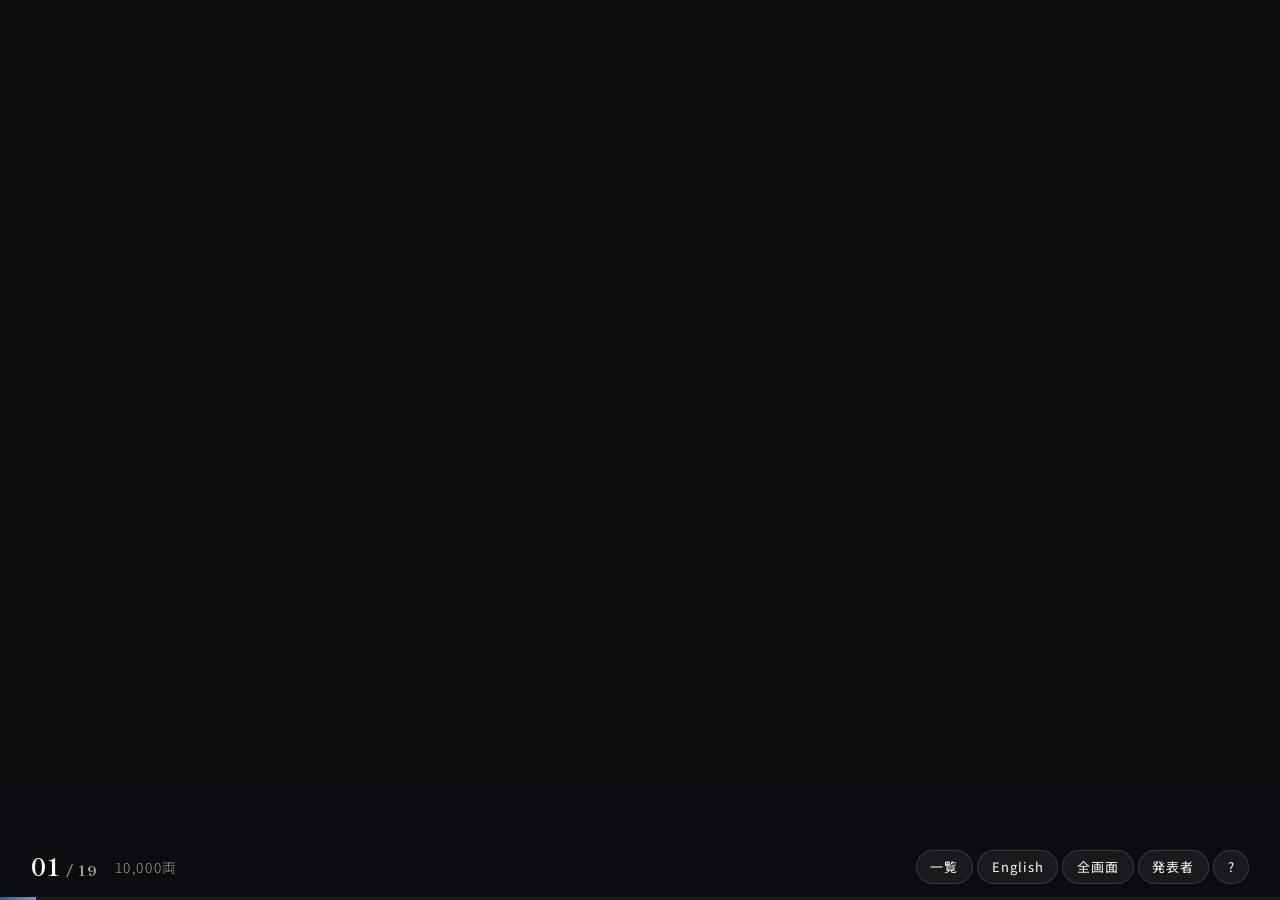
==== index.html @ f23f544f "Add Obuse x Takai Kozan interactive presentation" ====
<!doctype html>
<html lang="ja">
<head>
<meta charset="utf-8">
<meta name="viewport" content="width=device-width,initial-scale=1">
<title>高井鴻山の目で 小布施</title>
<meta name="description" content="Obuse through the eyes of Takai Kōzan — 高井鴻山の目で小布施を見る。北斎を迎えた男の物語。">
<meta name="theme-color" content="#0b0d11">
<meta property="og:title" content="高井鴻山の目で 小布施 / Obuse through Kōzan’s eyes">
<meta property="og:description" content="10,000 ryō. One man promised it all.">
<meta property="og:type" content="website">
<meta property="og:image" content="thumbs/ja-01.jpg">
<link rel="icon" href="data:image/svg+xml,%3Csvg xmlns='http://www.w3.org/2000/svg' viewBox='0 0 64 64'%3E%3Crect width='64' height='64' rx='12' fill='%230b0d11'/%3E%3Ccircle cx='32' cy='32' r='14' fill='%232a5ba8'/%3E%3Ccircle cx='32' cy='32' r='5' fill='%23ffffff'/%3E%3C/svg%3E">
<link rel="preload" href="fonts/shippori-800-subset.woff2" as="font" type="font/woff2" crossorigin>
<link rel="stylesheet" href="css/deck.css">
</head>
<body>
<!--
  操作：→ / Space / クリック＝次　← ＝前　Home / End　L＝日英　F＝全画面　P＝発表者画面　T＝米／そば　B＝暗転
  ビルド：data-b="n" はステップ n から表示、data-x="n" はステップ n で消える
-->
<div id="deck">

<!-- 1 -->
<section class="slide" data-id="ryo">
  <div class="c">
    <div class="m fs nw bd fade" data-b="1" style="--fs:34"><span class="cnt" data-from="0" data-to="10000">0</span><span class="u ja">両</span><span class="u en"> ryō</span></div>
  </div>
</section>

<!-- 2 -->
<section class="slide" data-id="man">
  <div class="c">
    <h1 class="m fs rv" style="--fs:15"><span class="ja">この額を<br>約束した男がいた</span><span class="en">One man<br>promised it all.</span></h1>
  </div>
</section>

<!-- 3 -->
<section class="slide" data-id="obuse">
  <div class="ink"></div>
  <div class="c">
    <h1 class="m fs rv" style="--fs:36;letter-spacing:.08em"><span class="ja">小布施</span><span class="en" style="font-size:.86em;letter-spacing:.02em">Obuse</span></h1>
  </div>
</section>

<!-- 4 -->
<section class="slide" data-id="map">
  <svg class="map" viewBox="0 0 1920 1080" preserveAspectRatio="xMidYMid meet" aria-hidden="true">
    <path class="ln bd fade" data-b="1" style="--d:.1s" pathLength="1" d="M1190 250 Q1470 330 1560 700"/>
    <path class="ln bd fade" data-b="1" style="--d:.6s" pathLength="1" d="M1190 250 Q880 330 720 690"/>
    <path class="ln bd fade" data-b="1" style="--d:1.1s" pathLength="1" d="M1190 250 Q760 330 470 860"/>
    <circle class="dot bd fade" data-b="1" style="--d:1.9s" cx="1560" cy="700" r="12"/>
    <circle class="dot bd fade" data-b="1" style="--d:2.4s" cx="720" cy="690" r="12"/>
    <circle class="dot bd fade" data-b="1" style="--d:2.9s" cx="470" cy="860" r="12"/>
    <g class="bd fade" data-b="1" style="--d:2s"><text class="city ja" x="1612" y="738">江戸</text><text class="city en" x="1612" y="738">Edo</text></g>
    <g class="bd fade" data-b="1" style="--d:2.5s"><text class="city ja" x="672" y="728" text-anchor="end">京都</text><text class="city en" x="672" y="728" text-anchor="end">Kyoto</text></g>
    <g class="bd fade" data-b="1" style="--d:3s"><text class="city ja" x="422" y="898" text-anchor="end">大坂</text><text class="city en" x="422" y="898" text-anchor="end">Osaka</text></g>
    <circle class="dot pulse" cx="1190" cy="250" r="14"/>
    <circle class="core" cx="1190" cy="250" r="14"/>
    <text class="home ja" x="1232" y="236">小布施</text><text class="home en" x="1232" y="236">Obuse</text>
  </svg>
</section>

<!-- 5 -->
<section class="slide" data-id="market">
  <div class="c" style="gap:calc(var(--u)*4)">
    <h1 class="m fs mk-t bd" data-b="1" style="--fs:26">3<small class="ja">と</small><small class="en">&amp;</small>8</h1>
    <div class="cal" id="cal"></div>
    <p class="sub bd" data-b="1" style="--d:1.2s"><span class="ja">六斎市　ひと月に六度の市</span><span class="en">Market day, six times a month.</span></p>
  </div>
</section>

<!-- 6 -->
<section class="slide" data-id="kozan">
  <div class="c row">
    <h1 class="m fs kz-name rv" style="--fs:15"><span class="ja">高井鴻山</span><span class="en" style="font-size:.78em">Takai<br>Kōzan</span><span class="yrs noreveal">1806–1883</span></h1>
    <div class="por-wrap"><img class="fit por" src="img/kozan-portrait.jpg" data-k="2.2" data-box="parent" alt=""></div>
  </div>
</section>

<!-- 7 -->
<section class="slide" data-id="study">
  <div class="c" style="gap:calc(var(--u)*2)">
    <div class="m fs nw" style="--fs:40"><span class="from bd fade" data-b="1">15 →</span><span class="cnt" data-from="15" data-to="31">15</span><span class="u ja">歳</span></div>
    <h2 class="m fs ai2 bd" data-b="1" style="--fs:10;--d:1.2s"><span class="ja">学ぶ</span><span class="en">Learning.</span></h2>
    <p class="sub bd" data-b="1" style="--d:1.8s"><span class="ja">京都と江戸で16年</span><span class="en">16 years in Kyoto and Edo.</span></p>
  </div>
</section>

<!-- 8 -->
<section class="slide" data-id="kura">
  <div class="kura-light"></div>
  <div class="c">
    <h1 class="m fs rv" style="--fs:18;--d:1.9s"><span class="ja">蔵を開く。</span><span class="en" style="font-size:.6em">He opened<br>the storehouses.</span></h1>
    <p class="sub rv" style="--d:3s"><span class="ja">1836年　天保の大飢饉</span><span class="en">1836 · The Great Tenpō Famine</span></p>
  </div>
  <div class="door l"></div><div class="door r"></div>
</section>

<!-- 9 -->
<section class="slide" data-id="age">
  <div class="c" style="gap:calc(var(--u)*6)">
    <div class="pair">
      <div class="who w37"><div class="m fs" style="--fs:32">37</div><p class="sub"><span class="ja">鴻山</span><span class="en">Kōzan</span></p></div>
      <div class="gap46 m bd fade" data-b="1" style="--d:.9s">+46</div>
      <div class="who w83"><div class="m fs" style="--fs:32">83</div><p class="sub"><span class="ja">北斎</span><span class="en">Hokusai</span></p></div>
    </div>
    <div class="ask bd" data-b="2">
      <label class="sub"><span class="ja">あなたの年齢</span><span class="en">Your age</span><input id="age" type="text" inputmode="numeric" maxlength="3" autocomplete="off"></label>
      <p class="sub ans" id="ans"><span class="ja"><span class="an">—</span>歳の巨匠を、家に迎えられますか</span><span class="en">Could you host a <span class="an">—</span>-year-old master?</span></p>
    </div>
  </div>
</section>

<!-- 10 -->
<section class="slide" data-id="wave">
  <div class="layer l-kana bd fade" data-x="1" data-kanagawa="img/kanagawa.jpg">
    <p class="cap"><span class="ja">葛飾北斎『神奈川沖浪裏』</span><span class="en">Katsushika Hokusai, “The Great Wave”</span></p>
  </div>
  <div class="layer l-dz bd fade" data-b="1">
    <div class="backdrop" style="background-image:url(img/dotozu.jpg)"></div>
    <img class="fit" src="img/dotozu.jpg" data-k="2.2" data-fw=".94" data-fh=".8" alt="">
    <p class="cap"><span class="ja">葛飾北斎『怒涛図』男浪・女浪</span><span class="en">Hokusai, “Raging Waves” — male and female</span></p>
  </div>
  <div class="c shizai">
    <h1 class="m fs bd" data-b="2" style="--fs:24"><span class="ja">私財で。</span><span class="en" style="font-size:.58em">Out of his<br>own pocket.</span></h1>
  </div>
</section>

<!-- 11 -->
<section class="slide" data-id="cost">
  <div class="c costA bd fade" data-x="2" style="gap:calc(var(--u)*1.5)">
    <div class="m fs nw" style="--fs:20">10,000<span class="u ja">両</span><span class="u en"> ryō</span></div>
    <div class="m fs nw ai2 amt-wrap bd" data-b="1" style="--fs:20"><span class="ja">＝約<span class="amt-ja">4億</span>円</span><span class="en">≈ ¥<span class="amt-en">400 million</span></span></div>
    <p class="sub bd" data-b="1" style="--d:.5s;margin-top:calc(var(--u)*3)"><span class="ja rate-ja">1両＝米で約4万円　江戸中〜後期</span><span class="en rate-en">1 ryō ≈ ¥40,000 in rice · mid–late Edo</span></p>
    <div class="tg bd" data-b="1" style="--d:.8s"><button type="button" data-m="rice" class="on"><span class="ja">米</span><span class="en">rice</span></button><button type="button" data-m="soba"><span class="ja">そば</span><span class="en">soba</span></button></div>
  </div>
  <div class="c costB bd fade" data-b="2">
    <div class="tl">
      <i class="tl-line"></i>
      <div class="yr" style="--d:.3s"><b class="m">1866</b><span class="sub"><span class="ja">約束</span><span class="en">The promise</span></span></div>
      <div class="yr" style="--d:1.2s"><b class="m">1867</b><span class="sub"><span class="ja">幕府が倒れる</span><span class="en">The shogunate falls</span></span></div>
      <div class="yr" style="--d:2.1s"><b class="m">1875</b><span class="sub">&nbsp;</span></div>
    </div>
  </div>
  <div class="c costC">
    <h1 class="m fs shu bd" data-b="3" style="--fs:40"><span class="ja">破産</span><span class="en" style="font-size:.6em">Bankrupt.</span></h1>
    <p class="sub bd" data-b="3" style="--d:1s"><span class="ja">実際に払った額は、記録にない</span><span class="en">What he actually paid: no record.</span></p>
  </div>
</section>

<!-- 12 -->
<section class="slide" data-id="teach">
  <div class="lamp"></div>
  <div class="c">
    <h1 class="m fs rv" style="--fs:17"><span class="ja">それでも、<br>教えた。</span><span class="en" style="font-size:.8em">Still,<br>he taught.</span></h1>
    <p class="sub rv" style="--d:1.4s"><span class="ja">74歳　私塾「高矣義塾」</span><span class="en">At 74 — a private school, Kōi Gijuku</span></p>
  </div>
</section>

<!-- 13 作品 -->
<section class="slide" data-id="art-dotozu">
  <div class="backdrop" style="background-image:url(img/dotozu.jpg)"></div>
  <img class="fit kb" src="img/dotozu.jpg" data-k="2.2" data-fw=".94" data-fh=".8" alt="">
  <p class="cap"><span class="ja">葛飾北斎『怒涛図』男浪・女浪</span><span class="en">Hokusai, “Raging Waves” — male and female</span></p>
</section>
<section class="slide" data-id="art-hoo">
  <div class="backdrop" style="background-image:url(img/hoo.jpg)"></div>
  <img class="fit kb" src="img/hoo.jpg" data-k="2" data-fw=".92" data-fh=".8" alt="">
  <p class="cap"><span class="ja">葛飾北斎『鳳凰』</span><span class="en">Katsushika Hokusai, “Phoenix”</span></p>
</section>
<section class="slide" data-id="art-zo">
  <div class="backdrop" style="background-image:url(img/zo-tojin.jpg)"></div>
  <img class="fit kb" src="img/zo-tojin.jpg" data-k="2.2" data-fw=".92" data-fh=".84" alt="">
  <p class="cap"><span class="ja">『象と唐人図』北斎の原画による鴻山との合作と伝わる</span><span class="en">“Elephant and Chinese Men” — said to be a joint work</span></p>
</section>
<section class="slide" data-id="art-yokai">
  <div class="backdrop" style="background-image:url(img/kozan-yokai-wide.jpg)"></div>
  <img class="fit kb" src="img/kozan-yokai-wide.jpg" data-k="1.7" data-mode="cover" alt="">
  <p class="cap"><span class="ja">高井鴻山『妖怪図』</span><span class="en">Takai Kōzan, “Yōkai”</span></p>
</section>

<!-- 14 -->
<section class="slide" data-id="names">
  <div class="c" style="gap:calc(var(--u)*5)">
    <div class="names m fs" style="--fs:20" lang="ja"><span class="nm">旦那様</span><span class="nm" style="--d:1.8s">先生</span></div>
    <p class="sub en">Danna-sama · Sensei</p>
  </div>
</section>

<!-- 15 -->
<section class="slide" data-id="days">
  <h1 class="m fs days-t rv" style="--fs:12"><span class="ja">この2日間</span><span class="en">Your two days</span></h1>
  <div class="route">
    <i class="rl"></i>
    <div class="pt al" style="--x:0%;--k:0"><i class="dot"></i><span class="pl m bd fade" data-b="1" data-x="2"><span class="ja">まちあるき</span><span class="en">Town walk</span></span></div>
    <div class="pt" style="--x:20%;--k:1"><i class="dot"></i><span class="pl m bd fade" data-b="2" data-x="3"><span class="ja">北斎館</span><span class="en">Hokusai Museum</span></span></div>
    <div class="pt" style="--x:40%;--k:2"><i class="dot"></i><span class="pl m bd fade" data-b="3" data-x="4"><span class="ja">酒蔵・栗菓子工場</span><span class="en">Sake brewery &amp; chestnut sweets</span></span></div>
    <div class="pt" style="--x:60%;--k:3"><i class="dot"></i><span class="pl m bd fade" data-b="4" data-x="5"><span class="ja">客殿のサロン</span><span class="en">The guest-hall salon</span></span></div>
    <div class="pt ar" style="--x:80%;--k:4"><i class="dot"></i><span class="pl m bd fade" data-b="5" data-x="6"><span class="ja">岩松院</span><span class="en">Ganshō-in Temple</span></span></div>
    <div class="pt ar" style="--x:100%;--k:5"><i class="dot"></i><span class="pl m bd fade" data-b="6"><span class="ja">翛然楼</span><span class="en">Shōzen-rō, Kōzan’s study</span></span></div>
  </div>
  <p class="q bd" data-b="1" data-x="2"><span class="ja">この道を、200年前に誰が歩いた？</span><span class="en">Who walked this street 200 years ago?</span></p>
  <p class="q bd" data-b="2" data-x="3"><span class="ja">この天井を描かせたのは誰？</span><span class="en">Who had this ceiling painted?</span></p>
  <p class="q bd" data-b="3" data-x="4"><span class="ja">町の富は、どこへ使われた？</span><span class="en">Where did the town’s wealth go?</span></p>
  <p class="q bd" data-b="4" data-x="5"><span class="ja">形が残ると、何が受け継がれる？</span><span class="en">When a form survives, what is handed down?</span></p>
  <p class="q bd" data-b="5" data-x="6"><span class="ja">画材と部屋と時間を用意したのは誰？</span><span class="en">Who gave him paint, a room, and time?</span></p>
  <p class="q bd" data-b="6"><span class="ja">「旦那様」と「先生」の意味は？</span><span class="en">What do “Danna-sama” and “Sensei” mean?</span></p>
</section>

<!-- 16 -->
<section class="slide" data-id="end">
  <div class="glow"></div>
  <div class="c" style="gap:calc(var(--u)*4)">
    <p class="sub rv" style="font-size:calc(var(--u)*4);color:var(--ink)"><span class="ja">破産してまで、彼は</span><span class="en">He went bankrupt for it.</span></p>
    <h1 class="m fs rv" style="--fs:16;--d:1.4s"><span class="ja">何を残そうと<br>したのか。</span><span class="en" style="font-size:.72em">What was he<br>trying to leave?</span></h1>
  </div>
</section>

</div>
<div id="black"></div>

<!-- ===== 操作 UI ===== -->
<div id="edgeL" class="edge" aria-hidden="true"><i></i></div>
<div id="edgeR" class="edge" aria-hidden="true"><i></i></div>
<div id="hud">
  <div class="bar">
    <div id="count" class="m"><b>01</b><span>/ 19</span></div>
    <div id="title" class="ttl"></div>
    <div class="ctl">
      <button type="button" data-act="inspect" class="only-art" title="Z"><span class="ja">絵を拡大</span><span class="en">Zoom</span></button>
      <button type="button" data-act="overview" title="O"><span class="ja">一覧</span><span class="en">Index</span></button>
      <button type="button" data-act="lang" title="L"><span class="ja">English</span><span class="en">日本語</span></button>
      <button type="button" data-act="full" class="no-ios" title="F"><span class="ja">全画面</span><span class="en">Full screen</span></button>
      <button type="button" data-act="presenter" class="no-touch" title="P"><span class="ja">発表者</span><span class="en">Presenter</span></button>
      <button type="button" data-act="help" title="?" aria-label="help">?</button>
    </div>
  </div>
  <div id="prog"><i></i></div>
</div>

<div id="hint" aria-hidden="true">
  <span class="ja no-touch-i">→ ・ クリック ・ スクロールで進む</span><span class="en no-touch-i">→ · click · scroll to continue</span>
  <span class="ja touch-i">タップ ・ スワイプで進む</span><span class="en touch-i">Tap or swipe to continue</span>
</div>

<div id="ov" class="overlay" role="dialog" aria-modal="true" aria-label="Index" hidden>
  <div class="ov-head"><p class="m"><span class="ja">一覧</span><span class="en">Index</span></p><button type="button" data-act="close" class="x" aria-label="close">×</button></div>
  <div id="ovGrid" class="ov-grid"></div>
</div>

<div id="help" class="overlay" role="dialog" aria-modal="true" aria-label="Help" hidden>
  <div class="help-in">
    <p class="m help-t"><span class="ja">操作</span><span class="en">Controls</span></p>
    <dl>
      <dt>→ ・ Space ・ <span class="ja">クリック</span><span class="en">click</span></dt><dd><span class="ja">次へ</span><span class="en">Next</span></dd>
      <dt>←</dt><dd><span class="ja">前へ（画面の左側クリックでも）</span><span class="en">Back (or click the left edge)</span></dd>
      <dt><span class="ja">スワイプ ・ スクロール</span><span class="en">Swipe · scroll</span></dt><dd><span class="ja">進む ／ 戻る</span><span class="en">Next / back</span></dd>
      <dt>Home ・ End</dt><dd><span class="ja">最初 ／ 最後</span><span class="en">First / last</span></dd>
      <dt>O</dt><dd><span class="ja">一覧から選ぶ</span><span class="en">Index of all screens</span></dd>
      <dt>Z</dt><dd><span class="ja">絵を拡大して細部を見る</span><span class="en">Zoom into a painting</span></dd>
      <dt>L</dt><dd><span class="ja">日本語 ／ English</span><span class="en">日本語 / English</span></dd>
      <dt>T</dt><dd><span class="ja">換算を 米 ／ そば で切替</span><span class="en">Rice / soba conversion</span></dd>
      <dt>F</dt><dd><span class="ja">全画面</span><span class="en">Full screen</span></dd>
      <dt>P</dt><dd><span class="ja">発表者画面（台本・次の画面・タイマー）</span><span class="en">Presenter view (script, next, timer)</span></dd>
      <dt>B</dt><dd><span class="ja">暗転</span><span class="en">Black screen</span></dd>
    </dl>
    <p class="sub help-x"><span class="ja">どこかをクリックで閉じる</span><span class="en">Click anywhere to close</span></p>
  </div>
</div>
<script src="js/notes.js"></script>
<script src="js/ui.js"></script>
<script src="js/deck.js"></script>
</body>
</html>
---- css/deck.css ----
/* 画面で使う文字だけのサブセット（tools/subset-fonts.ps1 で再生成） */
@font-face{font-family:"ShipporiX";src:url("../fonts/shippori-800-subset.woff2") format("woff2");font-weight:800;font-display:block}
@font-face{font-family:"NotoX";src:url("../fonts/noto-sans-jp-subset.woff2") format("woff2");font-weight:100 900;font-display:block}

:root{
  --sumi:#0b0d11; --ai:#2a5ba8; --ai2:#6f9ad8; --shu:#d8452f;
  --ink:#ffffff; --dim:rgba(255,255,255,.62);
  /* 1u = 1080px 基準の 1%。16:10 でも横幅に合わせて縮む */
  --u:min(1vh,.5625vw);
  --ease:cubic-bezier(.16,.84,.24,1);
}
*{box-sizing:border-box}
html,body{margin:0;height:100%;background:var(--sumi);color:var(--ink);overflow:hidden}
body{font-family:"NotoX","Noto Sans JP",sans-serif;font-weight:300;-webkit-font-smoothing:antialiased;user-select:none;opacity:0;transition:opacity .6s}
html.ready body{opacity:1}
html.idle, html.idle *{cursor:none!important}
html[lang=ja] .en, html[lang=en] .ja{display:none!important}

.m{font-family:"ShipporiX","Shippori Mincho","Noto Serif JP","Yu Mincho",serif;font-weight:800;line-height:1.12;letter-spacing:.01em;margin:0;font-feature-settings:"palt" 0}
.fs{font-size:calc(var(--u)*var(--fs,12))}
.sub{font-family:"NotoX","Noto Sans JP",sans-serif;font-weight:300;font-size:calc(var(--u)*3.3);letter-spacing:.16em;color:var(--dim);margin:0;line-height:1.5;white-space:nowrap}
html[lang=en] .sub{letter-spacing:.05em}
h1.m > .en[style*="font-size"],h2.m > .en[style*="font-size"]{display:inline-block;line-height:1.12}
.ai2{color:var(--ai2)}
.shu{color:var(--shu)}
.u{font-size:.38em;margin-left:.06em;letter-spacing:0}
.nw{white-space:nowrap}

#deck{position:fixed;inset:0;background:var(--sumi)}
#black{position:fixed;inset:0;background:#000;opacity:0;pointer-events:none;transition:opacity .6s;z-index:10}
html.blackout #black{opacity:1}

/* ---------- 画面の切り替え ---------- */
.slide{position:absolute;inset:0;overflow:hidden;opacity:0;visibility:hidden;
  transform:scale(1.04);filter:blur(16px);
  transition:opacity .8s var(--ease),transform 1.4s var(--ease),filter .9s var(--ease),visibility 0s linear .9s}
.slide.before{transform:scale(.96)}
.slide.active{opacity:1;visibility:visible;transform:none;filter:none;
  transition:opacity 1s var(--ease) .2s,transform 1.6s var(--ease) .1s,filter 1.1s var(--ease) .15s,visibility 0s}
.c{position:absolute;inset:0;display:flex;flex-direction:column;align-items:center;justify-content:center;text-align:center;gap:calc(var(--u)*3);padding:0 5vw}

/* ---------- ビルド（→で順に出る要素） ---------- */
.bd{opacity:0;transform:translateY(calc(var(--u)*3));filter:blur(10px);
  transition:opacity .9s var(--ease) var(--d,0s),transform 1.2s var(--ease) var(--d,0s),filter .9s var(--ease) var(--d,0s)}
.bd.fade{transform:none;filter:none}
.bd.vis{opacity:1;transform:none;filter:none}

/* ---------- 文字が一字ずつ浮かぶ ---------- */
.rv .ch{display:inline-block;opacity:0;transform:translateY(.16em);filter:blur(.1em);
  transition:opacity .9s var(--ease),transform 1.3s var(--ease),filter 1s var(--ease);
  transition-delay:calc(var(--d,0s) + var(--i)*60ms + .4s)}
.slide.active .rv:not(.bd) .ch,.slide.active .rv.bd.vis .ch{opacity:1;transform:none;filter:none}

/* ---------- 絵（低解像度は拡大上限つき＋同じ絵のぼかしを全面に） ---------- */
.backdrop{position:absolute;inset:-6%;background-position:center;background-size:cover;background-repeat:no-repeat;filter:blur(44px) brightness(.3) saturate(.8);transform:scale(1.1)}
.fit{position:absolute;left:50%;top:50%;transform:translate(-50%,-50%);display:block;max-width:none}
.slide.active .kb{animation:kb 26s linear forwards}
@keyframes kb{from{transform:translate(-50%,-50%) scale(1)}to{transform:translate(-50%,-50%) scale(1.08) translateX(-1%)}}
.cap{position:absolute;left:5vw;bottom:calc(var(--u)*5);font-size:calc(var(--u)*2.6);color:rgba(255,255,255,.8);text-shadow:0 0 calc(var(--u)*2) #000,0 0 4px #000}
.layer{position:absolute;inset:0}
.l-kana::after{content:"";position:absolute;left:0;right:0;bottom:0;height:30%;background:linear-gradient(transparent,rgba(11,13,17,.88));pointer-events:none}
.layer .cap{z-index:2}

/* 1 10,000両 */
.cnt{display:inline-block;text-align:right;font-variant-numeric:tabular-nums}

/* 3 小布施 */
.ink{position:absolute;inset:-25%;
  background:radial-gradient(38% 32% at 32% 62%,rgba(42,91,168,.26),transparent 70%),
             radial-gradient(30% 28% at 70% 38%,rgba(111,154,216,.13),transparent 70%),
             radial-gradient(50% 40% at 55% 90%,rgba(42,91,168,.12),transparent 70%);
  filter:blur(30px);animation:drift 28s ease-in-out infinite alternate}
@keyframes drift{to{transform:translate(4%,-3%) scale(1.12)}}

/* 4 地図 */
.map{position:absolute;inset:0;width:100%;height:100%}
.map .ln{fill:none;stroke:var(--ai2);stroke-width:3;stroke-linecap:round;stroke-dasharray:1;stroke-dashoffset:1;transition:stroke-dashoffset 2.2s var(--ease) var(--d,0s)}
.map .ln.vis{stroke-dashoffset:0}
.map .city{fill:var(--ink);font-family:"ShipporiX",serif;font-weight:800;font-size:104px}
.map .home{fill:var(--dim);font-family:"NotoX",sans-serif;font-weight:300;font-size:40px;letter-spacing:.12em}
.map .dot{fill:var(--ai2)}
.map .core{fill:var(--ink)}
.slide.active .map .pulse{animation:pulse 2.8s ease-out infinite;transform-origin:1190px 250px;transform-box:view-box}
@keyframes pulse{0%{opacity:.7;transform:scale(1)}100%{opacity:0;transform:scale(4)}}

/* 5 六斎市 */
.cal{display:grid;grid-template-columns:repeat(10,calc(var(--u)*9));grid-auto-rows:calc(var(--u)*7.4);align-items:center;justify-items:center}
.cal span{font-family:"NotoX",sans-serif;font-weight:300;font-size:calc(var(--u)*3.4);color:rgba(255,255,255,.28);transition:color .9s var(--ease) var(--d,0s),transform 1s var(--ease) var(--d,0s),text-shadow 1s var(--ease) var(--d,0s)}
.slide.lit .cal .hot{color:var(--shu);transform:scale(1.7);font-family:"ShipporiX",serif;font-weight:800;text-shadow:0 0 calc(var(--u)*3) rgba(216,69,47,.65)}
.mk-t small{font-size:.45em;color:var(--dim);margin:0 .25em}

/* 6 鴻山 */
.row{flex-direction:row;gap:7vw}
.kz-name{text-align:left}
.kz-name .yrs{display:block;color:var(--ai2);font-size:.42em;margin-top:.25em;letter-spacing:.04em}
.por-wrap{position:relative;width:calc(var(--u)*54);height:calc(var(--u)*74)}
.por{clip-path:inset(0 0 100% 0);transition:clip-path 2.8s cubic-bezier(.65,0,.25,1) .7s;filter:brightness(.92) sepia(.1)}
.slide.active .por{clip-path:inset(0 0 0 0)}

/* 7 15 → 31 */
.from{font-size:.32em;color:var(--dim);margin-right:.25em;vertical-align:.9em}
.from.bd{display:inline-block}

/* 8 蔵 */
.kura-light{position:absolute;left:50%;top:50%;width:140vmin;height:140vmin;transform:translate(-50%,-50%);background:radial-gradient(circle,rgba(42,91,168,.42),rgba(42,91,168,.08) 45%,transparent 70%)}
.door{position:absolute;top:0;bottom:0;width:50.4%;z-index:2;background:linear-gradient(90deg,#0f1319,#161c26 55%,#10141b);transition:transform 3.2s cubic-bezier(.7,0,.2,1) .8s}
.door.l{left:0;box-shadow:inset -2px 0 0 rgba(111,154,216,.35)}
.door.r{right:0;box-shadow:inset 2px 0 0 rgba(111,154,216,.35)}
.slide.active .door.l{transform:translateX(-100%)}
.slide.active .door.r{transform:translateX(100%)}

/* 9 37 / 83 */
.pair{position:relative;display:flex;align-items:flex-start;justify-content:center;gap:calc(var(--u)*46)}
.who{transition:transform 1.8s var(--ease)}
.who .sub{margin-top:calc(var(--u)*1)}
.slide[data-step="0"] .w37{transform:translateX(calc(var(--u)*17))}
.slide[data-step="0"] .w83{transform:translateX(calc(var(--u)*-17))}
.gap46{position:absolute;left:50%;top:calc(var(--u)*11);transform:translateX(-50%);color:var(--ai2);font-size:calc(var(--u)*12)}
.gap46.bd{transform:translateX(-50%) scale(.6)}
.gap46.bd.vis{transform:translateX(-50%) scale(1)}
.ask{display:flex;flex-direction:column;align-items:center;gap:calc(var(--u)*2);min-height:calc(var(--u)*12)}
.ask label{display:flex;align-items:baseline;gap:calc(var(--u)*1.5);font-size:calc(var(--u)*2.6)}
.ask input{width:3.2em;background:transparent;border:0;border-bottom:1px solid rgba(111,154,216,.6);color:var(--ink);font-family:"ShipporiX",serif;font-weight:800;font-size:calc(var(--u)*4.4);text-align:center;outline:none;padding:0 0 .05em;cursor:text}
.ask input:focus{border-bottom-color:var(--ai2)}
.ans{color:var(--ink);font-size:calc(var(--u)*3.8);opacity:0;transition:opacity .8s var(--ease)}
.ans.on{opacity:1}

/* 10 私財で */
.l-kana .fit{transform-origin:62% 40%}
.slide.active .l-kana .fit{animation:kz 14s cubic-bezier(.3,0,.4,1) forwards}
@keyframes kz{from{transform:translate(-50%,-50%) scale(1)}to{transform:translate(-50%,-50%) scale(1.22)}}
.l-kana.bd{transition:opacity 2.6s ease-in-out}
.l-dz.bd{transition:opacity 2.6s ease-in-out,filter 1.6s var(--ease)}
.l-dz .fit{transform:translate(-50%,-50%) scale(1.16);transition:transform 5s cubic-bezier(.2,.7,.2,1)}
.l-dz.vis .fit{transform:translate(-50%,-50%) scale(1)}
.slide.dim .l-dz.vis{filter:brightness(.32)}
.slide.dim .l-dz .cap{opacity:0}
.shizai{z-index:3}

/* 11 1万両 */
.tg{display:flex;gap:calc(var(--u)*3);margin-top:calc(var(--u)*1)}
.tg button{background:none;border:0;padding:.2em .1em;font-family:"NotoX",sans-serif;font-weight:300;font-size:calc(var(--u)*2.6);letter-spacing:.14em;color:rgba(255,255,255,.42);cursor:pointer;border-bottom:1px solid transparent;transition:color .4s,border-color .4s}
.tg button.on{color:var(--ink);border-bottom-color:var(--ai2)}
.amt-wrap .en{font-size:.74em}
.tl{position:relative;display:grid;grid-template-columns:repeat(3,1fr);width:min(86vw,calc(var(--u)*160));padding-top:calc(var(--u)*6)}
.tl-line{position:absolute;left:0;right:0;top:0;height:2px;background:linear-gradient(90deg,var(--ai),var(--ai2));transform:scaleX(0);transform-origin:left;transition:transform 2.6s cubic-bezier(.5,0,.2,1) .2s}
.costB.vis .tl-line{transform:scaleX(1)}
.yr{display:flex;flex-direction:column;align-items:center;gap:calc(var(--u)*1.5);opacity:0;transform:translateY(calc(var(--u)*2));transition:opacity .9s var(--ease) var(--d),transform 1.1s var(--ease) var(--d)}
.yr b{font-size:calc(var(--u)*13);font-weight:800}
.costB.vis .yr{opacity:1;transform:none}
.slide.bust .costB.vis{opacity:.13;filter:blur(3px)}
.costC{z-index:2}

/* 12 教えた */
.lamp{position:absolute;left:50%;top:50%;width:110vmin;height:110vmin;transform:translate(-50%,-50%) scale(.3);border-radius:50%;background:radial-gradient(circle,rgba(42,91,168,.34),rgba(42,91,168,.06) 45%,transparent 70%);opacity:0;transition:transform 10s ease-out .4s,opacity 4s ease .4s}
.slide.active .lamp{transform:translate(-50%,-50%) scale(1);opacity:1}

/* 14 旦那様 先生 */
.names{display:flex;gap:calc(var(--u)*16)}
.nm{filter:blur(calc(var(--u)*5));opacity:.05;transition:filter 4s cubic-bezier(.3,.1,.2,1) var(--d,.6s),opacity 3s ease var(--d,.6s)}
.slide.active .nm{filter:blur(calc(var(--u)*.25));opacity:.92}

/* 15 この2日間 */
.days-t{position:absolute;left:0;right:0;top:calc(var(--u)*12);text-align:center}
.route{position:absolute;left:8vw;right:8vw;top:52%;height:0}
.rl{position:absolute;left:0;right:0;top:0;height:1px;background:rgba(111,154,216,.45);transform:scaleX(0);transform-origin:left;transition:transform 2.4s cubic-bezier(.5,0,.2,1) .8s}
.slide.active .rl{transform:scaleX(1)}
.pt{position:absolute;top:0;left:var(--x)}
.pt .dot{position:absolute;left:0;top:0;width:calc(var(--u)*2.2);height:calc(var(--u)*2.2);border-radius:50%;background:var(--ai);transform:translate(-50%,-50%) scale(0);
  transition:transform .9s var(--ease) calc(.9s + var(--k)*.28s),background .6s,box-shadow .6s}
.slide.active .pt .dot{transform:translate(-50%,-50%) scale(1)}
.slide.active .pt.seen .dot{background:var(--ai2);transition-delay:0s}
.slide.active .pt.now .dot{transform:translate(-50%,-50%) scale(1.9);background:var(--ai2);box-shadow:0 0 calc(var(--u)*4) rgba(111,154,216,.9);transition-delay:0s}
.pl{position:absolute;bottom:calc(var(--u)*4);left:0;transform:translateX(-50%);font-size:calc(var(--u)*5);white-space:nowrap}
.pl.bd{transform:translate(-50%,calc(var(--u)*2))}
.pl.bd.vis{transform:translateX(-50%)}
.pt.al .pl,.pt.al .pl.bd.vis{transform:translateX(-12%)}
.pt.ar .pl,.pt.ar .pl.bd.vis{transform:translateX(-88%)}
.q{position:absolute;left:0;right:0;top:72%;text-align:center;font-size:calc(var(--u)*4.4);color:var(--ink);letter-spacing:.12em}
html[lang=en] .q{letter-spacing:.03em}
.q .sub{font-size:inherit;color:inherit;letter-spacing:inherit}

/* 16 最後 */
.glow{position:absolute;left:50%;top:50%;width:130vmin;height:130vmin;transform:translate(-50%,-50%) scale(.15);border-radius:50%;
  background:radial-gradient(circle,rgba(216,69,47,.5),rgba(216,69,47,.14) 38%,transparent 68%);opacity:0;filter:blur(10px);
  transition:transform 12s cubic-bezier(.2,.6,.3,1) .3s,opacity 6s ease .3s}
.slide.active .glow{transform:translate(-50%,-50%) scale(1);opacity:1}

/* ---------- 動きを減らす設定：フェードだけにする ---------- */
@media (prefers-reduced-motion: reduce){
  *,*::before,*::after{animation:none!important}
  .slide,.slide.active,.slide.before{transform:none!important;filter:none!important}
  .bd,.rv .ch,.who,.yr,.pl,.gap46{transform:none!important;filter:none!important}
  .gap46.bd,.gap46.bd.vis{transform:translateX(-50%)!important}
  .pl.bd,.pl.bd.vis{transform:translateX(-50%)!important}
  .pt.al .pl{transform:translateX(-12%)!important}
  .pt.ar .pl{transform:translateX(-88%)!important}
  .map .ln{stroke-dashoffset:0;opacity:0;transition:opacity 1s}
  .map .ln.vis{opacity:1}
  .tl-line,.rl{transform:none!important;opacity:0;transition:opacity 1s}
  .costB.vis .tl-line,.slide.active .rl{opacity:1}
  .door{transform:none!important;transition:opacity 1.2s}
  .slide.active .door{opacity:0}
  .por{clip-path:none;opacity:0;transition:opacity 1.2s}
  .slide.active .por{opacity:1}
  .l-dz .fit,.l-dz.vis .fit{transform:translate(-50%,-50%)!important}
  .lamp,.glow,.slide.active .lamp,.slide.active .glow{transform:translate(-50%,-50%)!important}
  .pt .dot,.slide.active .pt .dot,.slide.active .pt.now .dot{transform:translate(-50%,-50%)!important}
  .slide.active .pt.now .dot{width:calc(var(--u)*3.6);height:calc(var(--u)*3.6)}
  .slide.lit .cal .hot{transform:none}
}
/* スクリーンショット／サムネイル用：最終状態を即時に */
html.snap *,html.snap *::before,html.snap *::after{transition:none!important;animation:none!important}
html.thumb body{pointer-events:none}

/* =================================================================
   インタラクティブ UI（ウェブ公開用）
   ================================================================= */
:root{--px:0;--py:0}
html.thumb #hud,html.thumb #hint,html.thumb .edge,html.snap #hud,html.snap #hint,html.snap .edge{display:none!important}

/* 視差：マウスに合わせて背景と文字がわずかに逆方向へ */
.ink,.glow,.lamp,.kura-light,.backdrop,.map{translate:calc(var(--px)*-26px) calc(var(--py)*-18px)}
.c,.days-t,.route,.q{translate:calc(var(--px)*7px) calc(var(--py)*5px)}
.slide.active .fit.kb,.l-kana .fit{translate:calc(var(--px)*-10px) calc(var(--py)*-7px)}

/* 下部の操作バー */
#hud{position:fixed;left:0;right:0;bottom:0;z-index:20;pointer-events:none}
#hud .bar{display:flex;align-items:center;gap:calc(var(--u)*2.4);padding:0 max(2.4vw,16px) max(calc(var(--u)*2.2),12px);
  opacity:0;transform:translateY(10px);transition:opacity .45s var(--ease),transform .45s var(--ease)}
html.ui #hud .bar{opacity:1;transform:none;pointer-events:auto}
#hud .bar::before{content:"";position:absolute;left:0;right:0;bottom:0;height:calc(var(--u)*16);min-height:96px;z-index:-1;pointer-events:none;
  background:linear-gradient(transparent,rgba(11,13,17,.82))}
#count{font-size:max(calc(var(--u)*3.2),18px);letter-spacing:.04em;white-space:nowrap;font-variant-numeric:tabular-nums}
#count span{color:var(--dim);font-size:.62em;margin-left:.35em}
.ttl{flex:1;min-width:0;font-size:max(calc(var(--u)*1.9),12px);color:var(--dim);letter-spacing:.12em;white-space:nowrap;overflow:hidden;text-overflow:ellipsis}
.ctl{display:flex;gap:4px;flex-wrap:nowrap}
.ctl button,.overlay .x{appearance:none;background:rgba(255,255,255,.06);border:1px solid rgba(255,255,255,.14);color:#fff;
  font:400 max(calc(var(--u)*1.8),12px)/1 "NotoX","Noto Sans JP",sans-serif;letter-spacing:.08em;padding:.75em 1.05em;border-radius:999px;cursor:pointer;
  transition:background .25s,border-color .25s,transform .25s;-webkit-backdrop-filter:blur(8px);backdrop-filter:blur(8px)}
.ctl button:hover,.overlay .x:hover{background:rgba(111,154,216,.22);border-color:var(--ai2)}
.ctl button:active{transform:scale(.96)}
.ctl button:focus-visible,.overlay button:focus-visible,.ov-card:focus-visible{outline:2px solid var(--ai2);outline-offset:2px}
.ctl button[aria-pressed="true"]{background:var(--ai);border-color:var(--ai2)}
.only-art{display:none}
html.art .only-art{display:inline-block}
html.touch .no-touch{display:none}
html.ios .no-ios{display:none}
.touch-i{display:none} html.touch .touch-i{display:inline} html.touch .no-touch-i{display:none}

/* 進み具合（ビルド単位で伸びる） */
#prog{position:absolute;left:0;right:0;bottom:0;height:3px;background:rgba(255,255,255,.07)}
#prog i{display:block;height:100%;width:0;background:linear-gradient(90deg,var(--ai),var(--ai2));transition:width .7s var(--ease)}
html.blackout #hud{opacity:0}

/* 画面の左右：ホバーで矢印 */
.edge{position:fixed;top:0;bottom:0;width:22vw;z-index:5;pointer-events:none;display:flex;align-items:center}
.edge.l,#edgeL{left:0;justify-content:flex-start;padding-left:2.2vw}
#edgeR{right:0;justify-content:flex-end;padding-right:2.2vw}
.edge i{width:max(calc(var(--u)*3),18px);height:max(calc(var(--u)*3),18px);border-top:1.5px solid #fff;border-left:1.5px solid #fff;opacity:0;transition:opacity .35s,translate .35s}
#edgeL i{transform:rotate(-45deg);translate:8px 0}
#edgeR i{transform:rotate(135deg);translate:-8px 0}
html.hov-l #edgeL i,html.hov-r #edgeR i{opacity:.55;translate:0 0}
html.idle .edge i{opacity:0!important}
html.touch .edge{display:none}
html.hov-l #deck,html.hov-r #deck{cursor:pointer}

/* 初回のヒント */
#hint{position:fixed;left:50%;bottom:calc(var(--u)*11);transform:translateX(-50%);z-index:21;pointer-events:none;
  font-size:max(calc(var(--u)*1.9),13px);letter-spacing:.16em;color:var(--dim);white-space:nowrap;opacity:0;transition:opacity 1s}
html.hint #hint{opacity:1;animation:hintb 2.4s ease-in-out infinite}
@keyframes hintb{50%{translate:0 -4px}}

/* 重ね画面（一覧・ヘルプ） */
.overlay{position:fixed;inset:0;z-index:30;background:rgba(7,8,11,.94);-webkit-backdrop-filter:blur(18px) saturate(.9);backdrop-filter:blur(18px) saturate(.9);
  opacity:0;transition:opacity .35s var(--ease);overflow:auto;overscroll-behavior:contain}
.overlay[hidden]{display:block;visibility:hidden;pointer-events:none}
.overlay.open{opacity:1}
.ov-head{position:sticky;top:0;display:flex;align-items:center;justify-content:space-between;padding:max(calc(var(--u)*3),18px) max(4vw,16px) 12px;
  background:linear-gradient(rgba(7,8,11,.95) 60%,transparent);z-index:2}
.ov-head p{font-size:max(calc(var(--u)*4),22px)}
.overlay .x{font-size:20px;width:44px;height:44px;padding:0;display:grid;place-items:center}
.ov-grid{display:grid;grid-template-columns:repeat(auto-fill,minmax(min(100%,260px),1fr));gap:max(calc(var(--u)*2.2),14px);padding:8px max(4vw,16px) max(5vw,32px)}
.ov-card{appearance:none;display:block;text-align:left;background:none;border:0;padding:0;color:#fff;cursor:pointer;
  opacity:0;transform:translateY(14px) scale(.98);transition:opacity .5s var(--ease),transform .6s var(--ease)}
.overlay.open .ov-card{opacity:1;transform:none;transition-delay:calc(var(--i)*22ms)}
.ov-card .im{position:relative;aspect-ratio:16/9;overflow:hidden;border-radius:6px;background:#11151d;outline:1px solid rgba(255,255,255,.08);transition:outline-color .25s}
.ov-card img{width:100%;height:100%;object-fit:cover;display:block;transition:transform .6s var(--ease)}
.ov-card:hover img{transform:scale(1.05)}
.ov-card:hover .im{outline-color:var(--ai2)}
.ov-card.cur .im{outline:2px solid var(--ai2)}
.ov-card .lb{display:flex;gap:.7em;align-items:baseline;padding:.7em .1em 0;font-size:max(calc(var(--u)*1.8),13px);color:var(--dim);letter-spacing:.06em}
.ov-card .lb b{font-family:"ShipporiX",serif;font-weight:800;color:#fff;font-size:1.2em}
.help-in{max-width:760px;margin:0 auto;padding:max(8vh,40px) 24px}
.help-t{font-size:max(calc(var(--u)*5),28px);margin-bottom:1em}
.help-in dl{display:grid;grid-template-columns:auto 1fr;gap:14px 28px;margin:0;font-size:max(calc(var(--u)*2.1),15px)}
.help-in dt{color:var(--ai2);white-space:nowrap}
.help-in dd{margin:0;color:#fff}
.help-x{margin-top:3em;font-size:13px}

/* 絵の拡大（ズームで細部を見る） */
html.inspect #deck{cursor:zoom-out}
html.inspect .slide.active .fit{animation:none!important;transition:transform .7s var(--ease);transform:translate(-50%,-50%) scale(var(--zs,2.2))!important;translate:0 0!important}
html.inspect .slide.active .cap{opacity:0}
html.art:not(.inspect) .slide.active .fit{cursor:zoom-in}

/* 2日間：点をクリックできる */
.pt .dot{pointer-events:auto;cursor:pointer}
.pt .dot::after{content:"";position:absolute;inset:-180%;border-radius:50%}
.pt:hover .dot{background:var(--ai2)}

/* 9：数字入力のフォーカス */
.ask input::placeholder{color:rgba(255,255,255,.25)}

/* ---------- スマホ・縦長画面 ---------- */
@media (orientation: portrait){
  :root{--u:min(.78vw,.62vh)}
  .sub{white-space:normal;letter-spacing:.06em;font-size:max(calc(var(--u)*3.3),13px);max-width:88vw}
  .c{padding:0 6vw}
  .row{flex-direction:column;gap:calc(var(--u)*6)}
  .kz-name{text-align:center}
  .por-wrap{width:calc(var(--u)*70);height:calc(var(--u)*92)}
  .cap{font-size:max(calc(var(--u)*2.6),11px);left:6vw;right:6vw;bottom:calc(var(--u)*24)}
  .cal span{font-size:max(calc(var(--u)*3.4),11px)}
  .q{font-size:max(calc(var(--u)*4.4),15px);padding:0 6vw;top:66%}
  .pl{font-size:max(calc(var(--u)*5),14px)}
  .route{left:10vw;right:10vw}
  .tg button{font-size:max(calc(var(--u)*2.6),13px)}
  .ask label{font-size:max(calc(var(--u)*2.6),13px)}
  .ttl{display:none}
  .slide[data-id="ryo"] .fs{font-size:calc(var(--u)*26)!important}
  .pair{gap:calc(var(--u)*30)}
  .pair .who .fs{font-size:calc(var(--u)*25)!important}
  .gap46{top:calc(var(--u)*8);font-size:calc(var(--u)*9)}
  #hud .bar{flex-wrap:wrap;justify-content:space-between}
  .ctl{flex-wrap:wrap;justify-content:flex-end}
}
@media (max-width:720px){
  .ttl{display:none}
  .ctl button{padding:.7em .85em}
}
@media (prefers-reduced-motion: reduce){
  .ink,.glow,.lamp,.kura-light,.backdrop,.map,.c,.days-t,.route,.q,.fit{translate:none!important}
  .overlay,.ov-card{transition:opacity .3s!important;transform:none!important}
  html.hint #hint{animation:none}
}
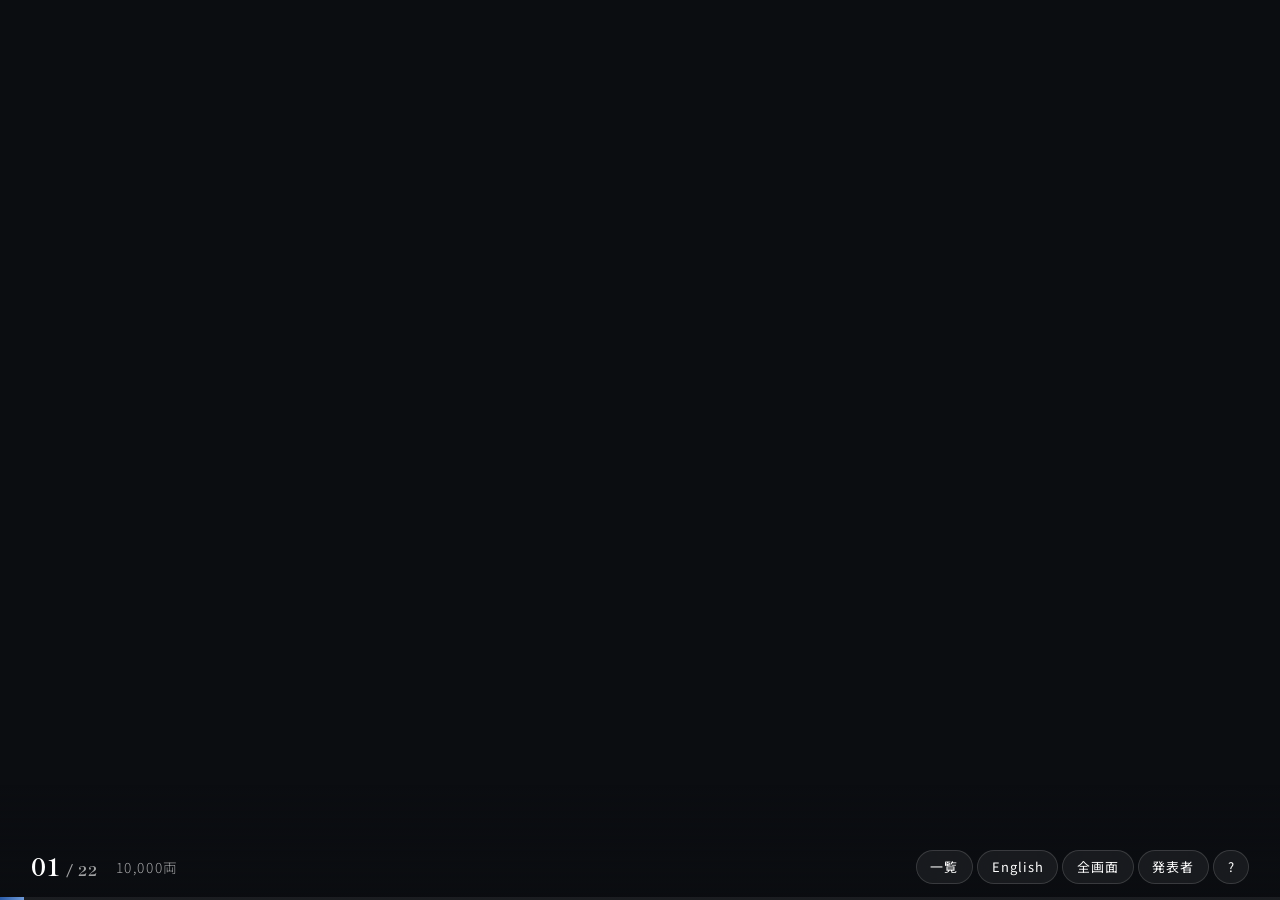
==== commit 345c475f: "Rebuild for FAM trip #2: 22 screens, two-lane timeline, Japan map; remove Obuse-held images" ====
--- a/index.html
+++ b/index.html
@@ -7,7 +7,7 @@
 <meta name="description" content="Obuse through the eyes of Takai Kōzan — 高井鴻山の目で小布施を見る。北斎を迎えた男の物語。">
 <meta name="theme-color" content="#0b0d11">
 <meta property="og:title" content="高井鴻山の目で 小布施 / Obuse through Kōzan’s eyes">
-<meta property="og:description" content="10,000 ryō. One man promised it all.">
+<meta property="og:description" content="He brought the world to Obuse. 村に、世界を連れてきた男。">
 <meta property="og:type" content="website">
 <meta property="og:image" content="thumbs/ja-01.jpg">
 <link rel="icon" href="data:image/svg+xml,%3Csvg xmlns='http://www.w3.org/2000/svg' viewBox='0 0 64 64'%3E%3Crect width='64' height='64' rx='12' fill='%230b0d11'/%3E%3Ccircle cx='32' cy='32' r='14' fill='%232a5ba8'/%3E%3Ccircle cx='32' cy='32' r='5' fill='%23ffffff'/%3E%3C/svg%3E">
@@ -16,12 +16,13 @@
 </head>
 <body>
 <!--
-  操作：→ / Space / クリック＝次　← ＝前　Home / End　L＝日英　F＝全画面　P＝発表者画面　T＝米／そば　B＝暗転
+  操作：→ / Space / クリック＝次　← ＝前　Home / End　L＝日英　F＝全画面　P＝発表者画面　T＝換算切替　B＝暗転
   ビルド：data-b="n" はステップ n から表示、data-x="n" はステップ n で消える
+  画像の差し込み枠：.slot[data-img] は、そのファイルがあれば背景に出る（掲載許可が出た画像を img/permitted/ に置く）
 -->
 <div id="deck">
 
-<!-- 1 -->
+<!-- 1 オープニング -->
 <section class="slide" data-id="ryo">
   <div class="c">
     <div class="m fs nw bd fade" data-b="1" style="--fs:34"><span class="cnt" data-from="0" data-to="10000">0</span><span class="u ja">両</span><span class="u en"> ryō</span></div>
@@ -29,195 +30,250 @@
 </section>
 
 <!-- 2 -->
-<section class="slide" data-id="man">
-  <div class="c">
-    <h1 class="m fs rv" style="--fs:15"><span class="ja">この額を<br>約束した男がいた</span><span class="en">One man<br>promised it all.</span></h1>
-  </div>
-</section>
-
-<!-- 3 -->
-<section class="slide" data-id="obuse">
+<section class="slide" data-id="village">
   <div class="ink"></div>
   <div class="c">
-    <h1 class="m fs rv" style="--fs:36;letter-spacing:.08em"><span class="ja">小布施</span><span class="en" style="font-size:.86em;letter-spacing:.02em">Obuse</span></h1>
-  </div>
-</section>
-
-<!-- 4 -->
+    <h1 class="m fs rv" style="--fs:15"><span class="ja">村に、<br>世界を連れてきた男</span><span class="en" style="font-size:.86em">He brought<br>the world to Obuse.</span></h1>
+  </div>
+</section>
+
+<!-- 3 -->
+<section class="slide" data-id="kozan">
+  <div class="slot dim" data-img="img/permitted/kozan-portrait.jpg"></div>
+  <div class="c" style="gap:calc(var(--u)*4)">
+    <h1 class="m fs rv" style="--fs:17;letter-spacing:.06em"><span class="ja">高井鴻山</span><span class="en" style="font-size:.8em;letter-spacing:.02em">Takai Kōzan</span></h1>
+    <p class="m ai2 fs" style="--fs:6">1806–1883</p>
+    <div class="swap">
+      <p class="sub big bd" data-x="1"><span class="ja">「我は吾が様に依る」</span><span class="en">“I go by my own way.”</span></p>
+      <p class="sub big bd" data-b="1"><span class="ja">遊び人で、探求心のかたまり</span><span class="en">A playboy, endlessly curious.</span></p>
+    </div>
+  </div>
+</section>
+
+<!-- 4 北斎で引き込む -->
+<section class="slide" data-id="waves">
+  <div class="layer bd fade" data-x="1">
+    <div class="backdrop" style="background-image:url(img/kanagawa.jpg)"></div>
+    <img class="fit kb" src="img/kanagawa.jpg" data-k="2.2" data-mode="cover" alt="">
+    <p class="cap"><span class="ja">葛飾北斎『冨嶽三十六景 神奈川沖浪裏』1831年頃</span><span class="en">Hokusai, “The Great Wave,” c. 1831</span></p>
+  </div>
+  <div class="layer bd fade" data-b="1">
+    <div class="backdrop" style="background-image:url(img/gaifu.jpg)"></div>
+    <img class="fit kb" src="img/gaifu.jpg" data-k="2.2" data-mode="cover" alt="">
+    <p class="cap"><span class="ja">葛飾北斎『冨嶽三十六景 凱風快晴』</span><span class="en">Hokusai, “Fine Wind, Clear Morning” (Red Fuji)</span></p>
+  </div>
+</section>
+
+<!-- 5 -->
+<section class="slide" data-id="obuse-hokusai">
+  <p class="sub top rv"><span class="ja">小布施にある北斎</span><span class="en">Hokusai, still in Obuse</span></p>
+  <div class="two">
+    <div class="work">
+      <div class="slot" data-img="img/permitted/kanmachi-ceiling.jpg"></div>
+      <div class="m fs bd" data-b="0" style="--fs:30;--d:.5s">86<span class="u ja">歳</span></div>
+      <p class="sub"><span class="ja">1845　上町祭屋台の天井絵</span><span class="en">1845 · Kanmachi float ceiling</span></p>
+      <p class="m wname"><span class="ja">「男浪・女浪」</span><span class="en">Male and Female Waves</span></p>
+    </div>
+    <div class="work">
+      <div class="slot" data-img="img/permitted/gansho-in-phoenix.jpg"></div>
+      <div class="m fs bd" data-b="0" style="--fs:30;--d:1s">89<span class="u ja">歳</span></div>
+      <p class="sub"><span class="ja">1848年頃　岩松院の天井絵</span><span class="en">c. 1848 · Ganshō-in ceiling</span></p>
+      <p class="m wname"><span class="ja">「鳳凰図」</span><span class="en">Phoenix</span></p>
+    </div>
+  </div>
+</section>
+
+<!-- 6 第1章 小布施：日本地図 -->
 <section class="slide" data-id="map">
-  <svg class="map" viewBox="0 0 1920 1080" preserveAspectRatio="xMidYMid meet" aria-hidden="true">
-    <path class="ln bd fade" data-b="1" style="--d:.1s" pathLength="1" d="M1190 250 Q1470 330 1560 700"/>
-    <path class="ln bd fade" data-b="1" style="--d:.6s" pathLength="1" d="M1190 250 Q880 330 720 690"/>
-    <path class="ln bd fade" data-b="1" style="--d:1.1s" pathLength="1" d="M1190 250 Q760 330 470 860"/>
-    <circle class="dot bd fade" data-b="1" style="--d:1.9s" cx="1560" cy="700" r="12"/>
-    <circle class="dot bd fade" data-b="1" style="--d:2.4s" cx="720" cy="690" r="12"/>
-    <circle class="dot bd fade" data-b="1" style="--d:2.9s" cx="470" cy="860" r="12"/>
-    <g class="bd fade" data-b="1" style="--d:2s"><text class="city ja" x="1612" y="738">江戸</text><text class="city en" x="1612" y="738">Edo</text></g>
-    <g class="bd fade" data-b="1" style="--d:2.5s"><text class="city ja" x="672" y="728" text-anchor="end">京都</text><text class="city en" x="672" y="728" text-anchor="end">Kyoto</text></g>
-    <g class="bd fade" data-b="1" style="--d:3s"><text class="city ja" x="422" y="898" text-anchor="end">大坂</text><text class="city en" x="422" y="898" text-anchor="end">Osaka</text></g>
-    <circle class="dot pulse" cx="1190" cy="250" r="14"/>
-    <circle class="core" cx="1190" cy="250" r="14"/>
-    <text class="home ja" x="1232" y="236">小布施</text><text class="home en" x="1232" y="236">Obuse</text>
-  </svg>
-</section>
-
-<!-- 5 -->
+  <div class="mapbox" data-map="trade"></div>
+</section>
+
+<!-- 7 -->
 <section class="slide" data-id="market">
   <div class="c" style="gap:calc(var(--u)*4)">
     <h1 class="m fs mk-t bd" data-b="1" style="--fs:26">3<small class="ja">と</small><small class="en">&amp;</small>8</h1>
     <div class="cal" id="cal"></div>
-    <p class="sub bd" data-b="1" style="--d:1.2s"><span class="ja">六斎市　ひと月に六度の市</span><span class="en">Market day, six times a month.</span></p>
-  </div>
-</section>
-
-<!-- 6 -->
-<section class="slide" data-id="kozan">
-  <div class="c row">
-    <h1 class="m fs kz-name rv" style="--fs:15"><span class="ja">高井鴻山</span><span class="en" style="font-size:.78em">Takai<br>Kōzan</span><span class="yrs noreveal">1806–1883</span></h1>
-    <div class="por-wrap"><img class="fit por" src="img/kozan-portrait.jpg" data-k="2.2" data-box="parent" alt=""></div>
-  </div>
-</section>
-
-<!-- 7 -->
+    <p class="sub bd" data-b="1" style="--d:1.2s"><span class="ja">六斎市　米の相場を決めた市</span><span class="en">The market that set the price of rice.</span></p>
+  </div>
+</section>
+
+<!-- 8 -->
+<section class="slide" data-id="house">
+  <div class="ink"></div>
+  <div class="c">
+    <div class="m fs nw rv" style="--fs:30">300<span class="u ja">石</span><span class="u en"> koku</span></div>
+    <p class="sub rv" style="--d:1s"><span class="ja">上町の豪農商　酒・穀物・塩・茶</span><span class="en">Kanmachi merchants: sake, grain, salt, tea.</span></p>
+  </div>
+</section>
+
+<!-- 9 -->
+<section class="slide" data-id="grandpa">
+  <p class="sub top rv"><span class="ja">1783　祖父・長救と天明の飢饉</span><span class="en">1783 · His grandfather and the Tenmei famine</span></p>
+  <div class="three">
+    <div class="bd" data-b="1"><div class="m fs" style="--fs:16">404<span class="u ja">両</span><span class="u en"> ryō</span></div><p class="sub"><span class="ja">無償で差し出す</span><span class="en">given away</span></p></div>
+    <div class="bd" data-b="2"><div class="m fs" style="--fs:16">600<span class="u ja">両</span><span class="u en"> ryō</span></div><p class="sub"><span class="ja">利子なしで貸す</span><span class="en">lent, no interest</span></p></div>
+    <div class="bd" data-b="3"><div class="m fs" style="--fs:16">300<span class="u ja">俵</span><span class="u en"> bales</span></div><p class="sub"><span class="ja">籾を安値で売る</span><span class="en">rice, sold cheap</span></p></div>
+  </div>
+  <p class="sub bottom bd" data-b="4"><span class="ja">幕府から「高井」の姓を許される</span><span class="en">The shogunate grants the name “Takai.”</span></p>
+</section>
+
+<!-- 10 第2章 年表（全体） -->
+<section class="slide" data-id="timeline" data-steps="2">
+  <p class="sub top rv"><span class="ja">鴻山と北斎　1783–1883</span><span class="en">Kōzan and Hokusai, 1783–1883</span></p>
+  <div class="tlx tl-full"><div class="tl-tip"></div></div>
+</section>
+
+<!-- 11 -->
 <section class="slide" data-id="study">
-  <div class="c" style="gap:calc(var(--u)*2)">
-    <div class="m fs nw" style="--fs:40"><span class="from bd fade" data-b="1">15 →</span><span class="cnt" data-from="15" data-to="31">15</span><span class="u ja">歳</span></div>
-    <h2 class="m fs ai2 bd" data-b="1" style="--fs:10;--d:1.2s"><span class="ja">学ぶ</span><span class="en">Learning.</span></h2>
-    <p class="sub bd" data-b="1" style="--d:1.8s"><span class="ja">京都と江戸で16年</span><span class="en">16 years in Kyoto and Edo.</span></p>
-  </div>
-</section>
-
-<!-- 8 -->
+  <div class="mapbox" data-map="study"></div>
+  <div class="corner">
+    <div class="m fs nw" style="--fs:24">16<span class="u ja">年</span><span class="u en"> years</span></div>
+    <p class="sub"><span class="ja">15歳から31歳　京都と江戸で学ぶ</span><span class="en">From 15 to 31, in Kyoto and Edo.</span></p>
+  </div>
+  <div class="tlx tl-mini side" data-hl="1820-1836"><div class="tl-tip"></div></div>
+</section>
+
+<!-- 12 -->
 <section class="slide" data-id="kura">
   <div class="kura-light"></div>
   <div class="c">
     <h1 class="m fs rv" style="--fs:18;--d:1.9s"><span class="ja">蔵を開く。</span><span class="en" style="font-size:.6em">He opened<br>the storehouses.</span></h1>
-    <p class="sub rv" style="--d:3s"><span class="ja">1836年　天保の大飢饉</span><span class="en">1836 · The Great Tenpō Famine</span></p>
+    <p class="sub rv" style="--d:3s"><span class="ja">1836　天保の大飢饉　31歳</span><span class="en">1836 · The Great Tenpō Famine · age 31</span></p>
   </div>
   <div class="door l"></div><div class="door r"></div>
-</section>
-
-<!-- 9 -->
+  <div class="tlx tl-mini" data-hl="1836"><div class="tl-tip"></div></div>
+</section>
+
+<!-- 13 -->
 <section class="slide" data-id="age">
-  <div class="c" style="gap:calc(var(--u)*6)">
+  <div class="c" style="gap:calc(var(--u)*5);padding-bottom:calc(var(--u)*16)">
     <div class="pair">
-      <div class="who w37"><div class="m fs" style="--fs:32">37</div><p class="sub"><span class="ja">鴻山</span><span class="en">Kōzan</span></p></div>
+      <div class="who w37"><div class="m fs" style="--fs:30">37</div><p class="sub"><span class="ja">鴻山</span><span class="en">Kōzan</span></p></div>
       <div class="gap46 m bd fade" data-b="1" style="--d:.9s">+46</div>
-      <div class="who w83"><div class="m fs" style="--fs:32">83</div><p class="sub"><span class="ja">北斎</span><span class="en">Hokusai</span></p></div>
+      <div class="who w83"><div class="m fs" style="--fs:30">83</div><p class="sub"><span class="ja">北斎</span><span class="en">Hokusai</span></p></div>
     </div>
     <div class="ask bd" data-b="2">
       <label class="sub"><span class="ja">あなたの年齢</span><span class="en">Your age</span><input id="age" type="text" inputmode="numeric" maxlength="3" autocomplete="off"></label>
       <p class="sub ans" id="ans"><span class="ja"><span class="an">—</span>歳の巨匠を、家に迎えられますか</span><span class="en">Could you host a <span class="an">—</span>-year-old master?</span></p>
     </div>
   </div>
-</section>
-
-<!-- 10 -->
-<section class="slide" data-id="wave">
-  <div class="layer l-kana bd fade" data-x="1" data-kanagawa="img/kanagawa.jpg">
-    <p class="cap"><span class="ja">葛飾北斎『神奈川沖浪裏』</span><span class="en">Katsushika Hokusai, “The Great Wave”</span></p>
-  </div>
-  <div class="layer l-dz bd fade" data-b="1">
-    <div class="backdrop" style="background-image:url(img/dotozu.jpg)"></div>
-    <img class="fit" src="img/dotozu.jpg" data-k="2.2" data-fw=".94" data-fh=".8" alt="">
-    <p class="cap"><span class="ja">葛飾北斎『怒涛図』男浪・女浪</span><span class="en">Hokusai, “Raging Waves” — male and female</span></p>
-  </div>
-  <div class="c shizai">
-    <h1 class="m fs bd" data-b="2" style="--fs:24"><span class="ja">私財で。</span><span class="en" style="font-size:.58em">Out of his<br>own pocket.</span></h1>
-  </div>
-</section>
-
-<!-- 11 -->
+  <div class="tlx tl-mini" data-hl="1842"><div class="tl-tip"></div></div>
+</section>
+
+<!-- 14 -->
+<section class="slide" data-id="shizai">
+  <div class="slot dim" data-img="img/permitted/kanmachi-ceiling.jpg"></div>
+  <div class="c" style="padding-bottom:calc(var(--u)*12)">
+    <h1 class="m fs rv" style="--fs:24"><span class="ja">私財で。</span><span class="en" style="font-size:.58em">Out of his<br>own pocket.</span></h1>
+    <p class="sub rv" style="--d:1.2s"><span class="ja">1845　上町祭屋台の天井に「男浪・女浪」</span><span class="en">1845 · Waves for the Kanmachi float ceiling</span></p>
+  </div>
+  <div class="tlx tl-mini" data-hl="1845"><div class="tl-tip"></div></div>
+</section>
+
+<!-- 15 -->
+<section class="slide" data-id="fuji-ryu">
+  <div class="slot dim" data-img="img/permitted/fuji-koshi-ryu.jpg"></div>
+  <div class="c" style="padding-bottom:calc(var(--u)*12)">
+    <div class="m fs nw rv" style="--fs:34">90<span class="u ja">歳</span></div>
+    <p class="sub rv" style="--d:1s"><span class="ja">1849　北斎の絶筆『富士越龍』</span><span class="en">1849 · Hokusai’s last: Dragon over Mt Fuji</span></p>
+  </div>
+  <div class="tlx tl-mini" data-hl="1849"><div class="tl-tip"></div></div>
+</section>
+
+<!-- 16 差し出した順 -->
+<section class="slide" data-id="gave">
+  <p class="sub top rv"><span class="ja">差し出した順</span><span class="en">What he gave, in order</span></p>
+  <div class="stack">
+    <div class="it bd" data-b="1" data-x="2" data-year="1847"><div class="m fs" style="--fs:24">500<span class="u ja">両</span><span class="u en"> ryō</span></div><p class="sub"><span class="ja">1847　善光寺大地震の救恤金</span><span class="en">1847 · Relief after the Zenkōji quake</span></p></div>
+    <div class="it bd" data-b="2" data-x="3" data-year="1853"><div class="m fs" style="--fs:24"><span class="ja">籾</span><span class="en">Rice</span></div><p class="sub"><span class="ja">1853　品川台場の築造に献上</span><span class="en">1853 · For the Shinagawa forts</span></p></div>
+    <div class="it bd" data-b="3" data-x="4" data-year="1860"><div class="m fs" style="--fs:24"><span class="ja">献金</span><span class="en">A gift</span></div><p class="sub"><span class="ja">1860　和宮の降嫁に</span><span class="en">1860 · For Princess Kazu’s wedding</span></p></div>
+    <div class="it bd" data-b="4" data-x="5" data-year="1866"><div class="m fs nw" style="--fs:24">10,000<span class="u ja">両</span><span class="u en"> ryō</span></div><p class="sub"><span class="ja">1866　幕府に約束</span><span class="en">1866 · Promised to the shogunate</span></p></div>
+    <div class="it bd" data-b="5"><div class="m fs" style="--fs:20"><span class="ja">質に出す</span><span class="en">Pawned</span></div><p class="sub"><span class="ja">献金のため、農地と蔵を質屋に</span><span class="en">Farmland and storehouses, to pay.</span></p></div>
+  </div>
+  <div class="tlx tl-mini" data-hl="1847-1866"><div class="tl-tip"></div></div>
+</section>
+
+<!-- 17 1万両＝数億円 -->
 <section class="slide" data-id="cost">
-  <div class="c costA bd fade" data-x="2" style="gap:calc(var(--u)*1.5)">
-    <div class="m fs nw" style="--fs:20">10,000<span class="u ja">両</span><span class="u en"> ryō</span></div>
-    <div class="m fs nw ai2 amt-wrap bd" data-b="1" style="--fs:20"><span class="ja">＝約<span class="amt-ja">4億</span>円</span><span class="en">≈ ¥<span class="amt-en">400 million</span></span></div>
-    <p class="sub bd" data-b="1" style="--d:.5s;margin-top:calc(var(--u)*3)"><span class="ja rate-ja">1両＝米で約4万円　江戸中〜後期</span><span class="en rate-en">1 ryō ≈ ¥40,000 in rice · mid–late Edo</span></p>
-    <div class="tg bd" data-b="1" style="--d:.8s"><button type="button" data-m="rice" class="on"><span class="ja">米</span><span class="en">rice</span></button><button type="button" data-m="soba"><span class="ja">そば</span><span class="en">soba</span></button></div>
-  </div>
-  <div class="c costB bd fade" data-b="2">
-    <div class="tl">
-      <i class="tl-line"></i>
-      <div class="yr" style="--d:.3s"><b class="m">1866</b><span class="sub"><span class="ja">約束</span><span class="en">The promise</span></span></div>
-      <div class="yr" style="--d:1.2s"><b class="m">1867</b><span class="sub"><span class="ja">幕府が倒れる</span><span class="en">The shogunate falls</span></span></div>
-      <div class="yr" style="--d:2.1s"><b class="m">1875</b><span class="sub">&nbsp;</span></div>
-    </div>
-  </div>
-  <div class="c costC">
-    <h1 class="m fs shu bd" data-b="3" style="--fs:40"><span class="ja">破産</span><span class="en" style="font-size:.6em">Bankrupt.</span></h1>
-    <p class="sub bd" data-b="3" style="--d:1s"><span class="ja">実際に払った額は、記録にない</span><span class="en">What he actually paid: no record.</span></p>
-  </div>
-</section>
-
-<!-- 12 -->
+  <div class="c costA bd fade" data-x="2" style="gap:calc(var(--u)*1.5);padding-bottom:calc(var(--u)*10)">
+    <div class="m fs nw" style="--fs:18">10,000<span class="u ja">両</span><span class="u en"> ryō</span></div>
+    <div class="m fs nw ai2 amt-wrap bd" data-b="1" style="--fs:14"><span class="ja">＝<span class="amt-ja">約1億〜13億</span>円</span><span class="en">≈ ¥<span class="amt-en">0.1–1.3 billion</span></span></div>
+    <p class="sub bd" data-b="1" style="--d:.5s;margin-top:calc(var(--u)*3)"><span class="ja rate-ja">換算のしかたで、これだけ変わる</span><span class="en rate-en">It depends on how you count.</span></p>
+    <div class="tg bd" data-b="1" style="--d:.8s">
+      <button type="button" data-m="range" class="on"><span class="ja">幅</span><span class="en">range</span></button>
+      <button type="button" data-m="late"><span class="ja">幕末の米</span><span class="en">rice, 1860s</span></button>
+      <button type="button" data-m="rice"><span class="ja">江戸中〜後期の米</span><span class="en">rice, 1700s–1800s</span></button>
+      <button type="button" data-m="soba"><span class="ja">そば</span><span class="en">soba</span></button>
+    </div>
+  </div>
+  <div class="c costB bd" data-b="2" style="padding-bottom:calc(var(--u)*10)">
+    <h1 class="m fs" style="--fs:18"><span class="ja">約束した額。</span><span class="en" style="font-size:.7em">A promise.</span></h1>
+    <p class="sub big"><span class="ja">実際に払った額は、記録がない</span><span class="en">What he actually paid: no record.</span></p>
+  </div>
+  <div class="tlx tl-mini" data-hl="1866-1869"><div class="tl-tip"></div></div>
+</section>
+
+<!-- 18 -->
+<section class="slide" data-id="depleted">
+  <div class="c" style="padding-bottom:calc(var(--u)*12)">
+    <h1 class="m fs rv" style="--fs:13"><span class="ja">資産が底をついた。</span><span class="en" style="font-size:.9em">His fortune ran out.</span></h1>
+  </div>
+  <div class="tlx tl-mini" data-hl="1867-1878"><div class="tl-tip"></div></div>
+</section>
+
+<!-- 19 -->
 <section class="slide" data-id="teach">
   <div class="lamp"></div>
-  <div class="c">
+  <div class="c" style="padding-bottom:calc(var(--u)*12)">
     <h1 class="m fs rv" style="--fs:17"><span class="ja">それでも、<br>教えた。</span><span class="en" style="font-size:.8em">Still,<br>he taught.</span></h1>
-    <p class="sub rv" style="--d:1.4s"><span class="ja">74歳　私塾「高矣義塾」</span><span class="en">At 74 — a private school, Kōi Gijuku</span></p>
-  </div>
-</section>
-
-<!-- 13 作品 -->
-<section class="slide" data-id="art-dotozu">
-  <div class="backdrop" style="background-image:url(img/dotozu.jpg)"></div>
-  <img class="fit kb" src="img/dotozu.jpg" data-k="2.2" data-fw=".94" data-fh=".8" alt="">
-  <p class="cap"><span class="ja">葛飾北斎『怒涛図』男浪・女浪</span><span class="en">Hokusai, “Raging Waves” — male and female</span></p>
-</section>
-<section class="slide" data-id="art-hoo">
-  <div class="backdrop" style="background-image:url(img/hoo.jpg)"></div>
-  <img class="fit kb" src="img/hoo.jpg" data-k="2" data-fw=".92" data-fh=".8" alt="">
-  <p class="cap"><span class="ja">葛飾北斎『鳳凰』</span><span class="en">Katsushika Hokusai, “Phoenix”</span></p>
-</section>
-<section class="slide" data-id="art-zo">
-  <div class="backdrop" style="background-image:url(img/zo-tojin.jpg)"></div>
-  <img class="fit kb" src="img/zo-tojin.jpg" data-k="2.2" data-fw=".92" data-fh=".84" alt="">
-  <p class="cap"><span class="ja">『象と唐人図』北斎の原画による鴻山との合作と伝わる</span><span class="en">“Elephant and Chinese Men” — said to be a joint work</span></p>
-</section>
-<section class="slide" data-id="art-yokai">
-  <div class="backdrop" style="background-image:url(img/kozan-yokai-wide.jpg)"></div>
-  <img class="fit kb" src="img/kozan-yokai-wide.jpg" data-k="1.7" data-mode="cover" alt="">
-  <p class="cap"><span class="ja">高井鴻山『妖怪図』</span><span class="en">Takai Kōzan, “Yōkai”</span></p>
-</section>
-
-<!-- 14 -->
-<section class="slide" data-id="names">
-  <div class="c" style="gap:calc(var(--u)*5)">
-    <div class="names m fs" style="--fs:20" lang="ja"><span class="nm">旦那様</span><span class="nm" style="--d:1.8s">先生</span></div>
-    <p class="sub en">Danna-sama · Sensei</p>
-  </div>
-</section>
-
-<!-- 15 -->
+    <p class="sub rv" style="--d:1.4s"><span class="ja">74歳　高矣義塾　学ぶ者を拒まなかった</span><span class="en">At 74: a school that turned no one away.</span></p>
+  </div>
+  <div class="tlx tl-mini" data-hl="1879"><div class="tl-tip"></div></div>
+</section>
+
+<!-- 20 第3章 この2日間 -->
 <section class="slide" data-id="days">
-  <h1 class="m fs days-t rv" style="--fs:12"><span class="ja">この2日間</span><span class="en">Your two days</span></h1>
-  <div class="route">
-    <i class="rl"></i>
-    <div class="pt al" style="--x:0%;--k:0"><i class="dot"></i><span class="pl m bd fade" data-b="1" data-x="2"><span class="ja">まちあるき</span><span class="en">Town walk</span></span></div>
-    <div class="pt" style="--x:20%;--k:1"><i class="dot"></i><span class="pl m bd fade" data-b="2" data-x="3"><span class="ja">北斎館</span><span class="en">Hokusai Museum</span></span></div>
-    <div class="pt" style="--x:40%;--k:2"><i class="dot"></i><span class="pl m bd fade" data-b="3" data-x="4"><span class="ja">酒蔵・栗菓子工場</span><span class="en">Sake brewery &amp; chestnut sweets</span></span></div>
-    <div class="pt" style="--x:60%;--k:3"><i class="dot"></i><span class="pl m bd fade" data-b="4" data-x="5"><span class="ja">客殿のサロン</span><span class="en">The guest-hall salon</span></span></div>
-    <div class="pt ar" style="--x:80%;--k:4"><i class="dot"></i><span class="pl m bd fade" data-b="5" data-x="6"><span class="ja">岩松院</span><span class="en">Ganshō-in Temple</span></span></div>
-    <div class="pt ar" style="--x:100%;--k:5"><i class="dot"></i><span class="pl m bd fade" data-b="6"><span class="ja">翛然楼</span><span class="en">Shōzen-rō, Kōzan’s study</span></span></div>
-  </div>
-  <p class="q bd" data-b="1" data-x="2"><span class="ja">この道を、200年前に誰が歩いた？</span><span class="en">Who walked this street 200 years ago?</span></p>
-  <p class="q bd" data-b="2" data-x="3"><span class="ja">この天井を描かせたのは誰？</span><span class="en">Who had this ceiling painted?</span></p>
-  <p class="q bd" data-b="3" data-x="4"><span class="ja">町の富は、どこへ使われた？</span><span class="en">Where did the town’s wealth go?</span></p>
-  <p class="q bd" data-b="4" data-x="5"><span class="ja">形が残ると、何が受け継がれる？</span><span class="en">When a form survives, what is handed down?</span></p>
-  <p class="q bd" data-b="5" data-x="6"><span class="ja">画材と部屋と時間を用意したのは誰？</span><span class="en">Who gave him paint, a room, and time?</span></p>
-  <p class="q bd" data-b="6"><span class="ja">「旦那様」と「先生」の意味は？</span><span class="en">What do “Danna-sama” and “Sensei” mean?</span></p>
-</section>
-
-<!-- 16 -->
-<section class="slide" data-id="end">
+  <h1 class="m fs days-t rv" style="--fs:11"><span class="ja">この2日間</span><span class="en">Your two days</span></h1>
+  <div class="dayrows">
+    <div class="dayrow"><span class="dl"><span class="ja">1日目</span><span class="en">Day 1</span></span>
+      <div class="pt" style="--k:0"><i class="dot"></i><span class="pl"><span class="ja">まちあるき</span><span class="en">Town walk</span></span></div>
+      <div class="pt" style="--k:1"><i class="dot"></i><span class="pl"><span class="ja">北斎館</span><span class="en">Hokusai Museum</span></span></div>
+      <div class="pt" style="--k:2"><i class="dot"></i><span class="pl"><span class="ja">酒蔵・栗菓子工場</span><span class="en">Sake brewery, chestnut sweets</span></span></div>
+      <div class="pt" style="--k:3"><i class="dot"></i><span class="pl"><span class="ja">客殿のサロン</span><span class="en">The salon</span></span></div>
+    </div>
+    <div class="dayrow"><span class="dl"><span class="ja">2日目</span><span class="en">Day 2</span></span>
+      <div class="pt" style="--k:4"><i class="dot"></i><span class="pl"><span class="ja">岩松院</span><span class="en">Ganshō-in Temple</span></span></div>
+      <div class="pt" style="--k:5"><i class="dot"></i><span class="pl"><span class="ja">翛然楼</span><span class="en">Shōzen-rō, his study</span></span></div>
+    </div>
+  </div>
+  <p class="q bd" data-b="1" data-x="2"><span class="ja">この道を、200年前に誰が歩いたでしょう</span><span class="en">Who walked this street 200 years ago?</span></p>
+  <p class="q bd" data-b="2" data-x="3"><span class="ja">86歳の画家に、この天井を描かせたのは誰でしょう</span><span class="en">Who had an 86-year-old paint this ceiling?</span></p>
+  <p class="q bd" data-b="3" data-x="4"><span class="ja">町の富は、どこで生まれ、どこへ使われたのでしょう</span><span class="en">Where was the town’s wealth made, and spent?</span></p>
+  <p class="q bd" data-b="4" data-x="5"><span class="ja">形が残ると、何が受け継がれるのでしょう</span><span class="en">When a form survives, what is handed down?</span></p>
+  <p class="q bd" data-b="5" data-x="6"><span class="ja">画材と部屋と時間を用意したのは誰でしょう</span><span class="en">Who gave him paint, a room, and time?</span></p>
+  <p class="q bd" data-b="6"><span class="ja">この書斎で、二人は何を語り合ったのでしょう</span><span class="en">What did the two men talk about in this room?</span></p>
+</section>
+
+<!-- 21 クロージング -->
+<section class="slide" data-id="why">
   <div class="glow"></div>
   <div class="c" style="gap:calc(var(--u)*4)">
-    <p class="sub rv" style="font-size:calc(var(--u)*4);color:var(--ink)"><span class="ja">破産してまで、彼は</span><span class="en">He went bankrupt for it.</span></p>
-    <h1 class="m fs rv" style="--fs:16;--d:1.4s"><span class="ja">何を残そうと<br>したのか。</span><span class="en" style="font-size:.72em">What was he<br>trying to leave?</span></h1>
-  </div>
-</section>
-
-</div>
+    <p class="sub big rv"><span class="ja">そこまでして、彼は</span><span class="en">He gave up so much.</span></p>
+    <h1 class="m fs rv" style="--fs:15;--d:1.4s"><span class="ja">なぜ<br>差し出したのか。</span><span class="en" style="font-size:.78em">Why did he<br>give it all?</span></h1>
+  </div>
+</section>
+
+<!-- 22 -->
+<section class="slide" data-id="journey">
+  <div class="ink"></div>
+  <div class="c" style="gap:calc(var(--u)*4)">
+    <p class="sub big rv"><span class="ja">サロン文化という支援とつながりは、</span><span class="en">The salon: support, and people connected.</span></p>
+    <h1 class="m fs rv" style="--fs:13;--d:1.4s"><span class="ja">小布施に<br>何を残したのか。</span><span class="en" style="font-size:.8em">What did it<br>leave in Obuse?</span></h1>
+  </div>
+</section>
+
+</div>
+
 <div id="black"></div>
 
 <!-- ===== 操作 UI ===== -->
@@ -259,8 +315,9 @@
       <dt>Home ・ End</dt><dd><span class="ja">最初 ／ 最後</span><span class="en">First / last</span></dd>
       <dt>O</dt><dd><span class="ja">一覧から選ぶ</span><span class="en">Index of all screens</span></dd>
       <dt>Z</dt><dd><span class="ja">絵を拡大して細部を見る</span><span class="en">Zoom into a painting</span></dd>
+      <dt><span class="ja">年表の点</span><span class="en">Timeline dots</span></dt><dd><span class="ja">カーソルを当てると出来事が出る</span><span class="en">Hover for the event</span></dd>
       <dt>L</dt><dd><span class="ja">日本語 ／ English</span><span class="en">日本語 / English</span></dd>
-      <dt>T</dt><dd><span class="ja">換算を 米 ／ そば で切替</span><span class="en">Rice / soba conversion</span></dd>
+      <dt>T</dt><dd><span class="ja">1万両の換算を切替</span><span class="en">Switch the yen conversion</span></dd>
       <dt>F</dt><dd><span class="ja">全画面</span><span class="en">Full screen</span></dd>
       <dt>P</dt><dd><span class="ja">発表者画面（台本・次の画面・タイマー）</span><span class="en">Presenter view (script, next, timer)</span></dd>
       <dt>B</dt><dd><span class="ja">暗転</span><span class="en">Black screen</span></dd>
@@ -268,7 +325,10 @@
     <p class="sub help-x"><span class="ja">どこかをクリックで閉じる</span><span class="en">Click anywhere to close</span></p>
   </div>
 </div>
+
 <script src="js/notes.js"></script>
+<script src="js/japan.js"></script>
+<script src="js/timeline.js"></script>
 <script src="js/ui.js"></script>
 <script src="js/deck.js"></script>
 </body>
--- a/css/deck.css
+++ b/css/deck.css
@@ -344,3 +344,123 @@
   .overlay,.ov-card{transition:opacity .3s!important;transform:none!important}
   html.hint #hint{animation:none}
 }
+
+/* =================================================================
+   第2回 再設計：地図・年表・作品名パネル
+   ================================================================= */
+.sub.big{font-size:calc(var(--u)*4.2);color:#fff}
+.sub.top{position:absolute;left:0;right:0;top:calc(var(--u)*9);text-align:center}
+.sub.bottom{position:absolute;left:0;right:0;bottom:calc(var(--u)*12);text-align:center;color:#fff}
+.swap{display:grid;place-items:center}
+.swap>*{grid-area:1/1}
+
+/* 掲載許可が出た画像を差し込む枠（ファイルがなければ何も出ない） */
+.slot{position:absolute;inset:0;background-position:center;background-size:cover;opacity:0;transition:opacity 1.2s}
+.slot.has{opacity:1}
+.slot.dim.has{filter:brightness(.28) saturate(.85)}
+
+/* 作品名と年齢（画像なし） */
+.two{position:absolute;inset:0;display:flex;align-items:center;justify-content:center;gap:12vw}
+.work{position:relative;display:flex;flex-direction:column;align-items:center;gap:calc(var(--u)*1.6);text-align:center;padding:calc(var(--u)*4)}
+.work .slot{inset:calc(var(--u)*-6);border-radius:4px}
+.work .slot.has{filter:brightness(.35)}
+.work>*:not(.slot){position:relative}
+.wname{font-size:calc(var(--u)*4.6);color:#fff}
+.three{position:absolute;inset:0;display:flex;align-items:center;justify-content:center;gap:9vw;text-align:center}
+.three .sub{margin-top:calc(var(--u)*1)}
+.stack{position:absolute;inset:0 0 calc(var(--u)*14);display:grid;place-items:center;text-align:center}
+.stack>.it{grid-area:1/1;display:flex;flex-direction:column;align-items:center;gap:calc(var(--u)*2)}
+.corner{position:absolute;left:6vw;top:calc(var(--u)*9);text-align:left;z-index:2}
+.corner .sub{color:#fff}
+
+/* 日本地図 */
+.mapbox{position:absolute;inset:0}
+.mapbox svg{position:absolute;inset:0;width:100%;height:100%}
+.jp-land{fill:#121a27;stroke:rgba(111,154,216,.38);stroke-width:1.4;stroke-linejoin:round}
+.jp .ln{fill:none;stroke:var(--ai2);stroke-width:4;stroke-linecap:round;stroke-dasharray:1;stroke-dashoffset:1;transition:stroke-dashoffset 2.2s var(--ease) var(--d,0s),opacity .6s}
+.jp .ln.vis{stroke-dashoffset:0}
+.jp .ln.river{stroke:#4f9be8;stroke-width:7;opacity:.85}
+.jp .ln.home{stroke:#fff;stroke-width:3;opacity:.7}
+.jp-dot{fill:#fff}
+.jp-home{fill:#fff}
+.jp-pulse{fill:var(--ai2);transform-box:fill-box;transform-origin:center}
+.slide.active .jp-pulse{animation:pulse 2.8s ease-out infinite}
+.jp-city text{fill:#fff;font-family:"ShipporiX",serif;font-weight:800;font-size:68px}
+.jp-obuse text{fill:#fff;font-family:"ShipporiX",serif;font-weight:800;font-size:50px}
+.jp-note text{fill:#8fc0f0;font-family:"NotoX",sans-serif;font-weight:400;font-size:36px;letter-spacing:.06em}
+.jp-yr text{fill:var(--ai2);font-family:"ShipporiX",serif;font-weight:800;font-size:46px}
+.jp-yr.home text{fill:#fff}
+
+/* 年表 */
+.tlx{position:absolute;z-index:1}
+.tlx svg{width:100%;height:100%;display:block;overflow:visible}
+.tl-full{left:2vw;right:2vw;top:calc(var(--u)*17);bottom:calc(var(--u)*7)}
+.tl-mini{left:3vw;right:3vw;bottom:calc(var(--u)*2.5);height:calc(var(--u)*17)}
+.tl-mini.side{left:46vw;right:2vw;bottom:calc(var(--u)*3);height:calc(var(--u)*12)}
+.tl-grid{stroke:rgba(255,255,255,.07);stroke-width:1}
+.tl-year{fill:rgba(255,255,255,.5);font-family:"NotoX",sans-serif;font-weight:300;font-size:24px}
+.tl-mini .tl-year{font-size:28px}
+.tl-lane text{fill:#fff;font-family:"ShipporiX",serif;font-weight:800;font-size:32px}
+.tl-mini .tl-lane text{font-size:36px}
+.tl-life{stroke-linecap:round;stroke-width:4}
+.tl-life.k{stroke:rgba(255,255,255,.55)}
+.tl-life.h{stroke:rgba(111,154,216,.55)}
+.tl-link{stroke:rgba(255,255,255,.35);stroke-dasharray:5 8;stroke-width:2}
+.tl-hl{fill:rgba(42,91,168,.2);stroke:rgba(111,154,216,.6);stroke-width:1.5}
+.tl-ev{cursor:pointer;transition:opacity .6s}
+.tl-hit{fill:transparent}
+.tl-dot{transform-box:fill-box;transform-origin:center;transition:transform .5s var(--ease)}
+.tl-ev:hover .tl-dot{transform:scale(1.6)}
+.tl-ev.off{opacity:.22}
+.tl-ev.focus .tl-dot{transform:scale(1.9)}
+.slide.active .tl-ev.focus .tl-dot{animation:tlp 1.6s ease-in-out infinite}
+@keyframes tlp{50%{transform:scale(2.3)}}
+.tl-age text{fill:#fff;font-family:"ShipporiX",serif;font-weight:800;font-size:34px}
+.tl-age.h text{fill:var(--ai2)}
+.tl-leg text{fill:#fff;font-family:"NotoX",sans-serif;font-weight:300;font-size:28px}
+.tl-tip{position:absolute;left:0;top:0;transform:translate(-50%,calc(-100% - 18px));pointer-events:none;z-index:5;
+  background:rgba(11,13,17,.96);border:1px solid rgba(111,154,216,.5);border-radius:8px;padding:.7em .95em;
+  font-size:max(calc(var(--u)*1.9),13px);line-height:1.55;color:#fff;width:max-content;max-width:min(34em,80vw);opacity:0;transition:opacity .2s}
+.tl-tip.on{opacity:1}
+.tl-tip b{display:block;color:var(--ai2);font-family:"ShipporiX",serif;font-weight:800;margin-bottom:.2em}
+/* 全体年表のビルド：→ で鴻山 → 北斎 */
+.slide[data-id="timeline"] .tl-ev,.slide[data-id="timeline"] .tl-age,.slide[data-id="timeline"] .tl-leg,.slide[data-id="timeline"] .tl-leg+*{opacity:0;transition:opacity .6s ease calc(var(--i,0)*45ms)}
+.slide[data-id="timeline"].s1 .tl-ev.k,.slide[data-id="timeline"].s1 .tl-age:not(.h),.slide[data-id="timeline"].s1 .tl-leg{opacity:1}
+.slide[data-id="timeline"].s2 .tl-ev.h,.slide[data-id="timeline"].s2 .tl-age.h{opacity:1}
+.slide[data-id="timeline"] svg>circle{opacity:0;transition:opacity .6s}
+.slide[data-id="timeline"].s1 svg>circle{opacity:1}
+
+/* この2日間（1日目／2日目） */
+.dayrows{position:absolute;left:7vw;right:7vw;top:33%;display:flex;flex-direction:column;gap:calc(var(--u)*6)}
+.dayrow{display:flex;align-items:flex-start;gap:2vw}
+.dayrow .dl{flex:0 0 9vw;font-size:calc(var(--u)*2.6);color:var(--dim);letter-spacing:.12em;padding-top:calc(var(--u)*.6)}
+.dayrows .pt{position:relative;left:auto;top:auto;flex:0 1 17vw;display:flex;flex-direction:column;align-items:center;gap:calc(var(--u)*1.8);cursor:pointer}
+.dayrows .pt .dot{position:relative;left:auto;top:auto;display:block;transform:scale(0)}
+.slide.active .dayrows .pt .dot{transform:scale(1)}
+.slide.active .dayrows .pt.now .dot{transform:scale(1.9)}
+.dayrows .pl,.dayrows .pl.bd,.dayrows .pl.bd.vis{position:static;transform:none;font-family:"NotoX",sans-serif;font-weight:400;font-size:calc(var(--u)*2.7);color:rgba(255,255,255,.55);white-space:nowrap;text-align:center;transition:color .4s}
+.dayrows .pt.seen .pl{color:rgba(255,255,255,.8)}
+.dayrows .pt.now .pl{color:#fff;font-family:"ShipporiX",serif;font-weight:800}
+.slide[data-id="days"] .q{top:74%}
+.slide[data-id="days"] .days-t{top:calc(var(--u)*10)}
+
+@media (orientation: portrait){
+  .two{flex-direction:column;gap:calc(var(--u)*14)}
+  .three{flex-direction:column;gap:calc(var(--u)*7)}
+  .corner{left:6vw;right:6vw}
+  .tl-mini,.tl-mini.side{left:3vw;right:3vw;bottom:calc(var(--u)*22);height:calc(var(--u)*20)}
+  .tl-full{top:calc(var(--u)*30);bottom:calc(var(--u)*30)}
+  .dayrows{top:24%;left:5vw;right:5vw;gap:calc(var(--u)*8)}
+  .dayrow{flex-wrap:wrap;gap:calc(var(--u)*4) 2vw}
+  .dayrow .dl{flex:0 0 100%}
+  .dayrows .pt{flex:0 1 20vw}
+  .dayrows .pl{font-size:max(calc(var(--u)*2.7),11px);white-space:normal}
+  .slide[data-id="days"] .q{top:70%}
+  .sub.big{font-size:max(calc(var(--u)*4.2),15px)}
+}
+@media (prefers-reduced-motion: reduce){
+  .jp .ln{stroke-dashoffset:0;opacity:0;transition:opacity 1s}
+  .jp .ln.vis{opacity:1}
+  .slide.active .tl-ev.focus .tl-dot{animation:none}
+  .slide.active .dayrows .pt .dot,.slide.active .dayrows .pt.now .dot{transform:none}
+}
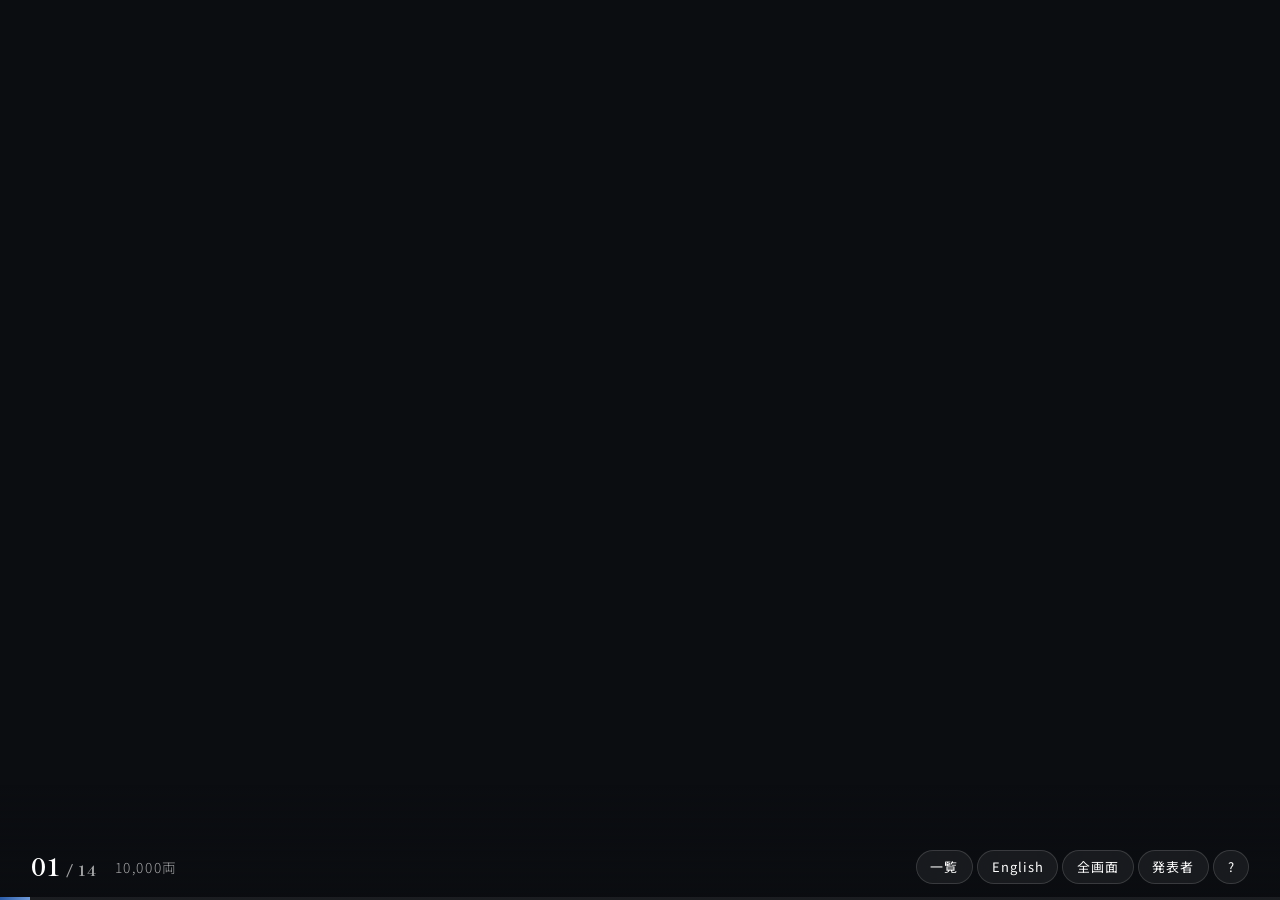
==== commit 2d4e35a8: "Restructure to 14 screens: Hokusai's patron framing, portrait, Kozan's paintings, fewer age slides" ====
--- a/index.html
+++ b/index.html
@@ -4,25 +4,30 @@
 <meta charset="utf-8">
 <meta name="viewport" content="width=device-width,initial-scale=1">
 <title>高井鴻山の目で 小布施</title>
-<meta name="description" content="Obuse through the eyes of Takai Kōzan — 高井鴻山の目で小布施を見る。北斎を迎えた男の物語。">
+<meta name="description" content="「画狂老人」葛飾北斎を小布施に招いた若者、高井鴻山。Takai Kōzan, the young man who brought Hokusai to Obuse.">
 <meta name="theme-color" content="#0b0d11">
 <meta property="og:title" content="高井鴻山の目で 小布施 / Obuse through Kōzan’s eyes">
-<meta property="og:description" content="He brought the world to Obuse. 村に、世界を連れてきた男。">
+<meta property="og:description" content="「画狂老人」葛飾北斎を小布施に招いた若者。The young man who brought Hokusai to Obuse.">
 <meta property="og:type" content="website">
-<meta property="og:image" content="thumbs/ja-01.jpg">
+<meta property="og:image" content="thumbs/ja-02.jpg">
 <link rel="icon" href="data:image/svg+xml,%3Csvg xmlns='http://www.w3.org/2000/svg' viewBox='0 0 64 64'%3E%3Crect width='64' height='64' rx='12' fill='%230b0d11'/%3E%3Ccircle cx='32' cy='32' r='14' fill='%232a5ba8'/%3E%3Ccircle cx='32' cy='32' r='5' fill='%23ffffff'/%3E%3C/svg%3E">
 <link rel="preload" href="fonts/shippori-800-subset.woff2" as="font" type="font/woff2" crossorigin>
 <link rel="stylesheet" href="css/deck.css">
 </head>
 <body>
 <!--
-  操作：→ / Space / クリック＝次　← ＝前　Home / End　L＝日英　F＝全画面　P＝発表者画面　T＝換算切替　B＝暗転
+  構成（14画面）
+   序  1 10,000両 ／ 2 北斎を招いた若者 ／ 3 高井鴻山
+   一  4 小布施（地図）／ 5 16年（遊学）／ 6 絵にのめり込む ／ 7 蔵を開く
+   二  8 37と83 ／ 9 私財で、ともに描く ／ 10 年表
+   三  11 差し出した順 ／ 12 底をつく → 教える
+   結  13 この2日間 ／ 14 問い
+  操作：→ / Space / クリック＝次　← ＝前　Home / End　L＝日英　F＝全画面　P＝発表者画面　O＝一覧　B＝暗転
   ビルド：data-b="n" はステップ n から表示、data-x="n" はステップ n で消える
-  画像の差し込み枠：.slot[data-img] は、そのファイルがあれば背景に出る（掲載許可が出た画像を img/permitted/ に置く）
 -->
 <div id="deck">
 
-<!-- 1 オープニング -->
+<!-- 1 -->
 <section class="slide" data-id="ryo">
   <div class="c">
     <div class="m fs nw bd fade" data-b="1" style="--fs:34"><span class="cnt" data-from="0" data-to="10000">0</span><span class="u ja">両</span><span class="u en"> ryō</span></div>
@@ -30,110 +35,66 @@
 </section>
 
 <!-- 2 -->
-<section class="slide" data-id="village">
-  <div class="ink"></div>
-  <div class="c">
-    <h1 class="m fs rv" style="--fs:15"><span class="ja">村に、<br>世界を連れてきた男</span><span class="en" style="font-size:.86em">He brought<br>the world to Obuse.</span></h1>
-  </div>
+<section class="slide" data-id="young">
+  <div class="layer">
+    <div class="backdrop" style="background-image:url(img/kanagawa.jpg)"></div>
+    <img class="fit kb dimimg" src="img/kanagawa.jpg" data-k="2.2" data-mode="cover" alt="">
+  </div>
+  <div class="c shade">
+    <h1 class="m fs rv" style="--fs:10.5;line-height:1.3"><span class="ja">「画狂老人」葛飾北斎を<br>小布施に招いた若者</span><span class="en" style="font-size:.92em">The young man who<br>brought Hokusai to Obuse</span></h1>
+    <p class="sub big rv en-only" style="--d:1.6s"><span class="en">Hokusai called himself “the old man mad about painting.”</span></p>
+  </div>
+  <p class="cap"><span class="ja">葛飾北斎『冨嶽三十六景 神奈川沖浪裏』1831年頃</span><span class="en">Hokusai, “The Great Wave,” c. 1831</span></p>
 </section>
 
 <!-- 3 -->
 <section class="slide" data-id="kozan">
-  <div class="slot dim" data-img="img/permitted/kozan-portrait.jpg"></div>
-  <div class="c" style="gap:calc(var(--u)*4)">
-    <h1 class="m fs rv" style="--fs:17;letter-spacing:.06em"><span class="ja">高井鴻山</span><span class="en" style="font-size:.8em;letter-spacing:.02em">Takai Kōzan</span></h1>
-    <p class="m ai2 fs" style="--fs:6">1806–1883</p>
-    <div class="swap">
-      <p class="sub big bd" data-x="1"><span class="ja">「我は吾が様に依る」</span><span class="en">“I go by my own way.”</span></p>
-      <p class="sub big bd" data-b="1"><span class="ja">遊び人で、探求心のかたまり</span><span class="en">A playboy, endlessly curious.</span></p>
-    </div>
-  </div>
-</section>
-
-<!-- 4 北斎で引き込む -->
-<section class="slide" data-id="waves">
-  <div class="layer bd fade" data-x="1">
-    <div class="backdrop" style="background-image:url(img/kanagawa.jpg)"></div>
-    <img class="fit kb" src="img/kanagawa.jpg" data-k="2.2" data-mode="cover" alt="">
-    <p class="cap"><span class="ja">葛飾北斎『冨嶽三十六景 神奈川沖浪裏』1831年頃</span><span class="en">Hokusai, “The Great Wave,” c. 1831</span></p>
-  </div>
-  <div class="layer bd fade" data-b="1">
-    <div class="backdrop" style="background-image:url(img/gaifu.jpg)"></div>
-    <img class="fit kb" src="img/gaifu.jpg" data-k="2.2" data-mode="cover" alt="">
-    <p class="cap"><span class="ja">葛飾北斎『冨嶽三十六景 凱風快晴』</span><span class="en">Hokusai, “Fine Wind, Clear Morning” (Red Fuji)</span></p>
-  </div>
-</section>
-
-<!-- 5 -->
-<section class="slide" data-id="obuse-hokusai">
-  <p class="sub top rv"><span class="ja">小布施にある北斎</span><span class="en">Hokusai, still in Obuse</span></p>
-  <div class="two">
-    <div class="work">
-      <div class="slot" data-img="img/permitted/kanmachi-ceiling.jpg"></div>
-      <div class="m fs bd" data-b="0" style="--fs:30;--d:.5s">86<span class="u ja">歳</span></div>
-      <p class="sub"><span class="ja">1845　上町祭屋台の天井絵</span><span class="en">1845 · Kanmachi float ceiling</span></p>
-      <p class="m wname"><span class="ja">「男浪・女浪」</span><span class="en">Male and Female Waves</span></p>
-    </div>
-    <div class="work">
-      <div class="slot" data-img="img/permitted/gansho-in-phoenix.jpg"></div>
-      <div class="m fs bd" data-b="0" style="--fs:30;--d:1s">89<span class="u ja">歳</span></div>
-      <p class="sub"><span class="ja">1848年頃　岩松院の天井絵</span><span class="en">c. 1848 · Ganshō-in ceiling</span></p>
-      <p class="m wname"><span class="ja">「鳳凰図」</span><span class="en">Phoenix</span></p>
-    </div>
-  </div>
-</section>
-
-<!-- 6 第1章 小布施：日本地図 -->
+  <div class="c row">
+    <div class="kz-name">
+      <h1 class="m fs rv" style="--fs:15"><span class="ja">高井鴻山</span><span class="en" style="font-size:.78em">Takai<br>Kōzan</span></h1>
+      <p class="m ai2 yrs2">1806–1883</p>
+      <div class="swap left">
+        <p class="sub big bd" data-x="1"><span class="ja">「我は吾が様に依る」</span><span class="en">“I go by my own way.”</span></p>
+        <p class="sub big bd" data-b="1"><span class="ja">遊び人で、探求心のかたまり</span><span class="en">A playboy, endlessly curious.</span></p>
+      </div>
+    </div>
+    <figure class="por-wrap zoomable" data-cap-ja="高井鴻山像（横山上龍筆）" data-cap-en="Portrait of Takai Kōzan, by Yokoyama Jōryū">
+      <img class="fit por" src="img/kozan-portrait.jpg" data-k="2.4" data-box="parent" alt="高井鴻山像">
+      <figcaption class="pcap"><span class="ja">横山上龍筆</span><span class="en">by Yokoyama Jōryū</span></figcaption>
+    </figure>
+  </div>
+</section>
+
+<!-- 4 -->
 <section class="slide" data-id="map">
   <div class="mapbox" data-map="trade"></div>
-</section>
-
-<!-- 7 -->
-<section class="slide" data-id="market">
-  <div class="c" style="gap:calc(var(--u)*4)">
-    <h1 class="m fs mk-t bd" data-b="1" style="--fs:26">3<small class="ja">と</small><small class="en">&amp;</small>8</h1>
-    <div class="cal" id="cal"></div>
-    <p class="sub bd" data-b="1" style="--d:1.2s"><span class="ja">六斎市　米の相場を決めた市</span><span class="en">The market that set the price of rice.</span></p>
-  </div>
-</section>
-
-<!-- 8 -->
-<section class="slide" data-id="house">
-  <div class="ink"></div>
-  <div class="c">
-    <div class="m fs nw rv" style="--fs:30">300<span class="u ja">石</span><span class="u en"> koku</span></div>
-    <p class="sub rv" style="--d:1s"><span class="ja">上町の豪農商　酒・穀物・塩・茶</span><span class="en">Kanmachi merchants: sake, grain, salt, tea.</span></p>
-  </div>
-</section>
-
-<!-- 9 -->
-<section class="slide" data-id="grandpa">
-  <p class="sub top rv"><span class="ja">1783　祖父・長救と天明の飢饉</span><span class="en">1783 · His grandfather and the Tenmei famine</span></p>
-  <div class="three">
-    <div class="bd" data-b="1"><div class="m fs" style="--fs:16">404<span class="u ja">両</span><span class="u en"> ryō</span></div><p class="sub"><span class="ja">無償で差し出す</span><span class="en">given away</span></p></div>
-    <div class="bd" data-b="2"><div class="m fs" style="--fs:16">600<span class="u ja">両</span><span class="u en"> ryō</span></div><p class="sub"><span class="ja">利子なしで貸す</span><span class="en">lent, no interest</span></p></div>
-    <div class="bd" data-b="3"><div class="m fs" style="--fs:16">300<span class="u ja">俵</span><span class="u en"> bales</span></div><p class="sub"><span class="ja">籾を安値で売る</span><span class="en">rice, sold cheap</span></p></div>
-  </div>
-  <p class="sub bottom bd" data-b="4"><span class="ja">幕府から「高井」の姓を許される</span><span class="en">The shogunate grants the name “Takai.”</span></p>
-</section>
-
-<!-- 10 第2章 年表（全体） -->
-<section class="slide" data-id="timeline" data-steps="2">
-  <p class="sub top rv"><span class="ja">鴻山と北斎　1783–1883</span><span class="en">Kōzan and Hokusai, 1783–1883</span></p>
-  <div class="tlx tl-full"><div class="tl-tip"></div></div>
-</section>
-
-<!-- 11 -->
+  <div class="corner">
+    <div class="m fs nw" style="--fs:13"><span class="ja">小布施</span><span class="en">Obuse</span></div>
+    <p class="sub"><span class="ja">街道が交わる市場町</span><span class="en">A market town where roads met.</span></p>
+  </div>
+</section>
+
+<!-- 5 -->
 <section class="slide" data-id="study">
   <div class="mapbox" data-map="study"></div>
   <div class="corner">
     <div class="m fs nw" style="--fs:24">16<span class="u ja">年</span><span class="u en"> years</span></div>
     <p class="sub"><span class="ja">15歳から31歳　京都と江戸で学ぶ</span><span class="en">From 15 to 31, in Kyoto and Edo.</span></p>
   </div>
-  <div class="tlx tl-mini side" data-hl="1820-1836"><div class="tl-tip"></div></div>
-</section>
-
-<!-- 12 -->
+</section>
+
+<!-- 6 -->
+<section class="slide" data-id="art">
+  <h1 class="m fs gal-t rv" style="--fs:8"><span class="ja">絵に、のめり込んだ。</span><span class="en">Lost in painting.</span></h1>
+  <div class="gal">
+    <figure class="zoomable bd" data-b="0" style="--d:.5s" data-cap-ja="高井鴻山の花の絵" data-cap-en="Flowers, by Takai Kōzan"><img src="img/kozan-flowers.jpg" alt="高井鴻山の花の絵"><figcaption><span class="ja">花の絵</span><span class="en">Flowers</span></figcaption></figure>
+    <figure class="zoomable bd" data-b="1" data-cap-ja="高井鴻山の妖怪画" data-cap-en="Yōkai, by Takai Kōzan"><img src="img/kozan-yokai-scroll.jpg" alt="高井鴻山の妖怪画"><figcaption><span class="ja">妖怪画</span><span class="en">Yōkai</span></figcaption></figure>
+    <figure class="zoomable bd wide" data-b="2" data-cap-ja="高井鴻山の妖怪画" data-cap-en="Yōkai, by Takai Kōzan"><img src="img/kozan-yokai-ride.jpg" alt="高井鴻山の妖怪画"><figcaption><span class="ja">妖怪画</span><span class="en">Yōkai</span></figcaption></figure>
+  </div>
+  <p class="sub gal-s rv" style="--d:1.2s"><span class="ja">高井鴻山の筆　クリックで大きく</span><span class="en">By Takai Kōzan · click to enlarge</span></p>
+</section>
+
+<!-- 7 -->
 <section class="slide" data-id="kura">
   <div class="kura-light"></div>
   <div class="c">
@@ -141,97 +102,76 @@
     <p class="sub rv" style="--d:3s"><span class="ja">1836　天保の大飢饉　31歳</span><span class="en">1836 · The Great Tenpō Famine · age 31</span></p>
   </div>
   <div class="door l"></div><div class="door r"></div>
-  <div class="tlx tl-mini" data-hl="1836"><div class="tl-tip"></div></div>
-</section>
-
-<!-- 13 -->
+</section>
+
+<!-- 8 -->
 <section class="slide" data-id="age">
-  <div class="c" style="gap:calc(var(--u)*5);padding-bottom:calc(var(--u)*16)">
+  <div class="c" style="gap:calc(var(--u)*6)">
     <div class="pair">
-      <div class="who w37"><div class="m fs" style="--fs:30">37</div><p class="sub"><span class="ja">鴻山</span><span class="en">Kōzan</span></p></div>
+      <div class="who w37"><div class="m fs" style="--fs:32">37</div><p class="sub"><span class="ja">鴻山</span><span class="en">Kōzan</span></p></div>
       <div class="gap46 m bd fade" data-b="1" style="--d:.9s">+46</div>
-      <div class="who w83"><div class="m fs" style="--fs:30">83</div><p class="sub"><span class="ja">北斎</span><span class="en">Hokusai</span></p></div>
+      <div class="who w83"><div class="m fs" style="--fs:32">83</div><p class="sub"><span class="ja">北斎</span><span class="en">Hokusai</span></p></div>
     </div>
     <div class="ask bd" data-b="2">
       <label class="sub"><span class="ja">あなたの年齢</span><span class="en">Your age</span><input id="age" type="text" inputmode="numeric" maxlength="3" autocomplete="off"></label>
       <p class="sub ans" id="ans"><span class="ja"><span class="an">—</span>歳の巨匠を、家に迎えられますか</span><span class="en">Could you host a <span class="an">—</span>-year-old master?</span></p>
     </div>
   </div>
-  <div class="tlx tl-mini" data-hl="1842"><div class="tl-tip"></div></div>
-</section>
-
-<!-- 14 -->
-<section class="slide" data-id="shizai">
-  <div class="slot dim" data-img="img/permitted/kanmachi-ceiling.jpg"></div>
-  <div class="c" style="padding-bottom:calc(var(--u)*12)">
-    <h1 class="m fs rv" style="--fs:24"><span class="ja">私財で。</span><span class="en" style="font-size:.58em">Out of his<br>own pocket.</span></h1>
-    <p class="sub rv" style="--d:1.2s"><span class="ja">1845　上町祭屋台の天井に「男浪・女浪」</span><span class="en">1845 · Waves for the Kanmachi float ceiling</span></p>
-  </div>
-  <div class="tlx tl-mini" data-hl="1845"><div class="tl-tip"></div></div>
-</section>
-
-<!-- 15 -->
-<section class="slide" data-id="fuji-ryu">
-  <div class="slot dim" data-img="img/permitted/fuji-koshi-ryu.jpg"></div>
-  <div class="c" style="padding-bottom:calc(var(--u)*12)">
-    <div class="m fs nw rv" style="--fs:34">90<span class="u ja">歳</span></div>
-    <p class="sub rv" style="--d:1s"><span class="ja">1849　北斎の絶筆『富士越龍』</span><span class="en">1849 · Hokusai’s last: Dragon over Mt Fuji</span></p>
-  </div>
-  <div class="tlx tl-mini" data-hl="1849"><div class="tl-tip"></div></div>
-</section>
-
-<!-- 16 差し出した順 -->
+</section>
+
+<!-- 9 -->
+<section class="slide" data-id="together">
+  <div class="layer l-dz bd fade" data-x="2">
+    <div class="backdrop" style="background-image:url(img/dotozu.jpg)"></div>
+    <img class="fit" src="img/dotozu.jpg" data-k="2.4" data-fw=".94" data-fh=".78" alt="">
+    <p class="cap"><span class="ja">上町祭屋台の天井絵「男浪・女浪」1845年　北斎</span><span class="en">“Male and Female Waves,” Kanmachi float ceiling, 1845 · Hokusai</span></p>
+  </div>
+  <div class="c shizai">
+    <h1 class="m fs bd" data-b="1" data-x="2" style="--fs:22"><span class="ja">私財で。</span><span class="en" style="font-size:.6em">Out of his<br>own pocket.</span></h1>
+  </div>
+  <div class="layer bd fade" data-b="2" data-x="3">
+    <div class="backdrop" style="background-image:url(img/hoo.jpg)"></div>
+    <img class="fit kb" src="img/hoo.jpg" data-k="2" data-fw=".92" data-fh=".8" alt="">
+    <p class="cap"><span class="ja">葛飾北斎『鳳凰』</span><span class="en">Katsushika Hokusai, “Phoenix”</span></p>
+  </div>
+  <div class="layer bd fade" data-b="3">
+    <div class="backdrop" style="background-image:url(img/zo-tojin.jpg)"></div>
+    <img class="fit kb" src="img/zo-tojin.jpg" data-k="2.2" data-fw=".92" data-fh=".8" alt="">
+    <p class="cap"><span class="ja">『象と唐人図』北斎の原画による鴻山との合作と伝わる</span><span class="en">“Elephant and Chinese Men” — said to be painted together</span></p>
+  </div>
+</section>
+
+<!-- 10 -->
+<section class="slide" data-id="timeline" data-steps="2">
+  <p class="sub top rv"><span class="ja">鴻山の78年</span><span class="en">Kōzan’s 78 years</span></p>
+  <div class="tlx tl-full"><div class="tl-tip"></div></div>
+</section>
+
+<!-- 11 -->
 <section class="slide" data-id="gave">
   <p class="sub top rv"><span class="ja">差し出した順</span><span class="en">What he gave, in order</span></p>
   <div class="stack">
     <div class="it bd" data-b="1" data-x="2" data-year="1847"><div class="m fs" style="--fs:24">500<span class="u ja">両</span><span class="u en"> ryō</span></div><p class="sub"><span class="ja">1847　善光寺大地震の救恤金</span><span class="en">1847 · Relief after the Zenkōji quake</span></p></div>
     <div class="it bd" data-b="2" data-x="3" data-year="1853"><div class="m fs" style="--fs:24"><span class="ja">籾</span><span class="en">Rice</span></div><p class="sub"><span class="ja">1853　品川台場の築造に献上</span><span class="en">1853 · For the Shinagawa forts</span></p></div>
     <div class="it bd" data-b="3" data-x="4" data-year="1860"><div class="m fs" style="--fs:24"><span class="ja">献金</span><span class="en">A gift</span></div><p class="sub"><span class="ja">1860　和宮の降嫁に</span><span class="en">1860 · For Princess Kazu’s wedding</span></p></div>
-    <div class="it bd" data-b="4" data-x="5" data-year="1866"><div class="m fs nw" style="--fs:24">10,000<span class="u ja">両</span><span class="u en"> ryō</span></div><p class="sub"><span class="ja">1866　幕府に約束</span><span class="en">1866 · Promised to the shogunate</span></p></div>
-    <div class="it bd" data-b="5"><div class="m fs" style="--fs:20"><span class="ja">質に出す</span><span class="en">Pawned</span></div><p class="sub"><span class="ja">献金のため、農地と蔵を質屋に</span><span class="en">Farmland and storehouses, to pay.</span></p></div>
+    <div class="it bd" data-b="4" data-year="1866"><div class="m fs nw" style="--fs:24">10,000<span class="u ja">両</span><span class="u en"> ryō</span></div><p class="sub big"><span class="ja">1866　約束した額。払った額は記録にない</span><span class="en">1866 · A promise. What he paid: no record.</span></p></div>
   </div>
   <div class="tlx tl-mini" data-hl="1847-1866"><div class="tl-tip"></div></div>
 </section>
 
-<!-- 17 1万両＝数億円 -->
-<section class="slide" data-id="cost">
-  <div class="c costA bd fade" data-x="2" style="gap:calc(var(--u)*1.5);padding-bottom:calc(var(--u)*10)">
-    <div class="m fs nw" style="--fs:18">10,000<span class="u ja">両</span><span class="u en"> ryō</span></div>
-    <div class="m fs nw ai2 amt-wrap bd" data-b="1" style="--fs:14"><span class="ja">＝<span class="amt-ja">約1億〜13億</span>円</span><span class="en">≈ ¥<span class="amt-en">0.1–1.3 billion</span></span></div>
-    <p class="sub bd" data-b="1" style="--d:.5s;margin-top:calc(var(--u)*3)"><span class="ja rate-ja">換算のしかたで、これだけ変わる</span><span class="en rate-en">It depends on how you count.</span></p>
-    <div class="tg bd" data-b="1" style="--d:.8s">
-      <button type="button" data-m="range" class="on"><span class="ja">幅</span><span class="en">range</span></button>
-      <button type="button" data-m="late"><span class="ja">幕末の米</span><span class="en">rice, 1860s</span></button>
-      <button type="button" data-m="rice"><span class="ja">江戸中〜後期の米</span><span class="en">rice, 1700s–1800s</span></button>
-      <button type="button" data-m="soba"><span class="ja">そば</span><span class="en">soba</span></button>
-    </div>
-  </div>
-  <div class="c costB bd" data-b="2" style="padding-bottom:calc(var(--u)*10)">
-    <h1 class="m fs" style="--fs:18"><span class="ja">約束した額。</span><span class="en" style="font-size:.7em">A promise.</span></h1>
-    <p class="sub big"><span class="ja">実際に払った額は、記録がない</span><span class="en">What he actually paid: no record.</span></p>
-  </div>
-  <div class="tlx tl-mini" data-hl="1866-1869"><div class="tl-tip"></div></div>
-</section>
-
-<!-- 18 -->
-<section class="slide" data-id="depleted">
-  <div class="c" style="padding-bottom:calc(var(--u)*12)">
-    <h1 class="m fs rv" style="--fs:13"><span class="ja">資産が底をついた。</span><span class="en" style="font-size:.9em">His fortune ran out.</span></h1>
-  </div>
-  <div class="tlx tl-mini" data-hl="1867-1878"><div class="tl-tip"></div></div>
-</section>
-
-<!-- 19 -->
+<!-- 12 -->
 <section class="slide" data-id="teach">
   <div class="lamp"></div>
-  <div class="c" style="padding-bottom:calc(var(--u)*12)">
-    <h1 class="m fs rv" style="--fs:17"><span class="ja">それでも、<br>教えた。</span><span class="en" style="font-size:.8em">Still,<br>he taught.</span></h1>
-    <p class="sub rv" style="--d:1.4s"><span class="ja">74歳　高矣義塾　学ぶ者を拒まなかった</span><span class="en">At 74: a school that turned no one away.</span></p>
-  </div>
-  <div class="tlx tl-mini" data-hl="1879"><div class="tl-tip"></div></div>
-</section>
-
-<!-- 20 第3章 この2日間 -->
+  <div class="c">
+    <h1 class="m fs bd" data-x="1" style="--fs:13"><span class="ja">資産が底をついた。</span><span class="en" style="font-size:.9em">His fortune ran out.</span></h1>
+  </div>
+  <div class="c">
+    <h1 class="m fs bd" data-b="1" style="--fs:17"><span class="ja">それでも、<br>教えた。</span><span class="en" style="font-size:.8em">Still,<br>he taught.</span></h1>
+    <p class="sub bd" data-b="1" style="--d:1s"><span class="ja">74歳　高矣義塾　学ぶ者を拒まなかった</span><span class="en">At 74: a school that turned no one away.</span></p>
+  </div>
+</section>
+
+<!-- 13 -->
 <section class="slide" data-id="days">
   <h1 class="m fs days-t rv" style="--fs:11"><span class="ja">この2日間</span><span class="en">Your two days</span></h1>
   <div class="dayrows">
@@ -254,21 +194,15 @@
   <p class="q bd" data-b="6"><span class="ja">この書斎で、二人は何を語り合ったのでしょう</span><span class="en">What did the two men talk about in this room?</span></p>
 </section>
 
-<!-- 21 クロージング -->
+<!-- 14 -->
 <section class="slide" data-id="why">
   <div class="glow"></div>
   <div class="c" style="gap:calc(var(--u)*4)">
-    <p class="sub big rv"><span class="ja">そこまでして、彼は</span><span class="en">He gave up so much.</span></p>
-    <h1 class="m fs rv" style="--fs:15;--d:1.4s"><span class="ja">なぜ<br>差し出したのか。</span><span class="en" style="font-size:.78em">Why did he<br>give it all?</span></h1>
-  </div>
-</section>
-
-<!-- 22 -->
-<section class="slide" data-id="journey">
-  <div class="ink"></div>
+    <h1 class="m fs bd" data-x="1" style="--fs:15"><span class="ja">なぜ<br>差し出したのか。</span><span class="en" style="font-size:.78em">Why did he<br>give it all?</span></h1>
+  </div>
   <div class="c" style="gap:calc(var(--u)*4)">
-    <p class="sub big rv"><span class="ja">サロン文化という支援とつながりは、</span><span class="en">The salon: support, and people connected.</span></p>
-    <h1 class="m fs rv" style="--fs:13;--d:1.4s"><span class="ja">小布施に<br>何を残したのか。</span><span class="en" style="font-size:.8em">What did it<br>leave in Obuse?</span></h1>
+    <p class="sub big bd" data-b="1"><span class="ja">サロン文化という支援とつながりは、</span><span class="en">The salon: support, and people connected.</span></p>
+    <h1 class="m fs bd" data-b="1" style="--fs:13;--d:.8s"><span class="ja">小布施に<br>何を残したのか。</span><span class="en" style="font-size:.8em">What did it<br>leave in Obuse?</span></h1>
   </div>
 </section>
 
@@ -315,9 +249,8 @@
       <dt>Home ・ End</dt><dd><span class="ja">最初 ／ 最後</span><span class="en">First / last</span></dd>
       <dt>O</dt><dd><span class="ja">一覧から選ぶ</span><span class="en">Index of all screens</span></dd>
       <dt>Z</dt><dd><span class="ja">絵を拡大して細部を見る</span><span class="en">Zoom into a painting</span></dd>
-      <dt><span class="ja">年表の点</span><span class="en">Timeline dots</span></dt><dd><span class="ja">カーソルを当てると出来事が出る</span><span class="en">Hover for the event</span></dd>
       <dt>L</dt><dd><span class="ja">日本語 ／ English</span><span class="en">日本語 / English</span></dd>
-      <dt>T</dt><dd><span class="ja">1万両の換算を切替</span><span class="en">Switch the yen conversion</span></dd>
+      <dt><span class="ja">絵</span><span class="en">Paintings</span></dt><dd><span class="ja">クリックで大きく見る</span><span class="en">Click to enlarge</span></dd>
       <dt>F</dt><dd><span class="ja">全画面</span><span class="en">Full screen</span></dd>
       <dt>P</dt><dd><span class="ja">発表者画面（台本・次の画面・タイマー）</span><span class="en">Presenter view (script, next, timer)</span></dd>
       <dt>B</dt><dd><span class="ja">暗転</span><span class="en">Black screen</span></dd>
@@ -326,6 +259,7 @@
   </div>
 </div>
 
+<div id="lb" class="overlay lb" role="dialog" aria-modal="true" aria-label="Image" hidden><figure><img alt=""><figcaption class="lbcap"></figcaption></figure><button type="button" data-act="close" class="x" aria-label="close">×</button></div>
 <script src="js/notes.js"></script>
 <script src="js/japan.js"></script>
 <script src="js/timeline.js"></script>
--- a/css/deck.css
+++ b/css/deck.css
@@ -464,3 +464,49 @@
   .slide.active .tl-ev.focus .tl-dot{animation:none}
   .slide.active .dayrows .pt .dot,.slide.active .dayrows .pt.now .dot{transform:none}
 }
+
+/* =================================================================
+   再編（14画面）：見出しの影・肖像・ギャラリー・拡大表示
+   ================================================================= */
+.dimimg{filter:brightness(.42) saturate(.9)}
+.shade::before{content:"";position:absolute;left:50%;top:50%;width:120vmin;height:70vmin;transform:translate(-50%,-50%);z-index:-1;
+  background:radial-gradient(closest-side,rgba(11,13,17,.72),transparent);pointer-events:none}
+.slide[data-id="young"] .c{z-index:2}
+html[lang=ja] .en-only{display:none}
+.slide[data-id="young"] .cap{z-index:3}
+.yrs2{font-size:calc(var(--u)*6);margin:calc(var(--u)*1) 0 calc(var(--u)*3)}
+.swap.left{place-items:start}
+.swap.left .sub{text-align:left}
+figure.por-wrap{margin:0}
+.pcap{position:absolute;left:0;right:0;bottom:calc(var(--u)*-5);text-align:center;font-size:calc(var(--u)*2.2);color:var(--dim);letter-spacing:.1em}
+.zoomable{cursor:zoom-in}
+.zoomable img{transition:transform .5s var(--ease),filter .5s}
+.zoomable:hover img{filter:brightness(1.08)}
+
+.gal-t{position:absolute;left:0;right:0;top:calc(var(--u)*7);text-align:center}
+.gal{position:absolute;left:4vw;right:4vw;top:calc(var(--u)*20);bottom:calc(var(--u)*13);display:flex;align-items:center;justify-content:center;gap:3.2vw}
+.gal figure{margin:0;height:100%;display:flex;flex-direction:column;align-items:center;justify-content:center;gap:calc(var(--u)*1.6);min-width:0}
+.gal img{max-height:calc(100% - var(--u)*5);max-width:100%;width:auto;height:auto;display:block;box-shadow:0 calc(var(--u)*2) calc(var(--u)*6) rgba(0,0,0,.55)}
+.gal figure:not(.wide) img{max-height:min(calc(100% - var(--u)*5),1290px)}
+.gal figure.wide{flex:0 1 38%}
+.gal figure.wide img{max-height:min(calc(100% - var(--u)*5),848px)}
+.gal figcaption{font-size:calc(var(--u)*2.4);color:var(--dim);letter-spacing:.12em}
+.gal-s{position:absolute;left:0;right:0;bottom:calc(var(--u)*6);text-align:center}
+
+/* 拡大表示 */
+.lb{display:flex;align-items:center;justify-content:center;cursor:zoom-out}
+.lb[hidden]{display:flex}
+.lb figure{margin:0;display:flex;flex-direction:column;align-items:center;gap:14px;max-width:94vw;max-height:92vh}
+.lb img{max-width:94vw;max-height:84vh;width:auto;height:auto;object-fit:contain;box-shadow:0 20px 60px rgba(0,0,0,.6);transform:scale(.96);transition:transform .45s var(--ease)}
+.lb.open img{transform:none}
+.lbcap{font-size:max(calc(var(--u)*2.2),14px);color:#fff;letter-spacing:.08em;text-align:center}
+.lb .x{position:absolute;top:18px;right:18px}
+
+@media (orientation: portrait){
+  .gal{flex-direction:column;top:calc(var(--u)*24);bottom:calc(var(--u)*24);gap:calc(var(--u)*3)}
+  .gal figure{height:auto;flex:1 1 0;min-height:0}
+  .gal figure.wide{flex:1 1 0}
+  .gal img{max-height:100%}
+  .swap.left{place-items:center}
+  .swap.left .sub{text-align:center}
+}
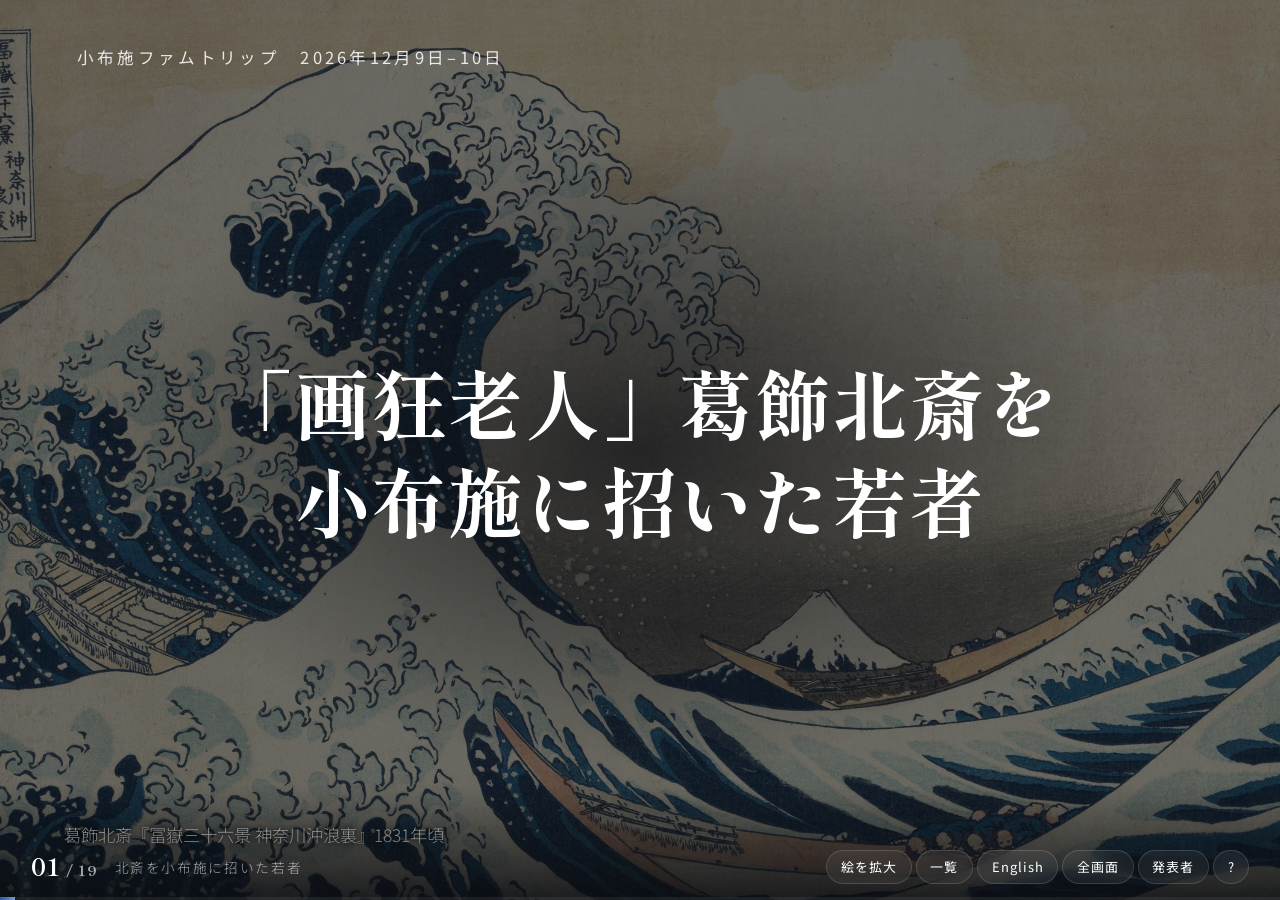
==== commit c5850567: "Documentary restructure: Obuse history chapter, terrain maps, 19 screens" ====
--- a/index.html
+++ b/index.html
@@ -4,42 +4,38 @@
 <meta charset="utf-8">
 <meta name="viewport" content="width=device-width,initial-scale=1">
 <title>高井鴻山の目で 小布施</title>
-<meta name="description" content="「画狂老人」葛飾北斎を小布施に招いた若者、高井鴻山。Takai Kōzan, the young man who brought Hokusai to Obuse.">
+<meta name="description" content="「画狂老人」葛飾北斎を小布施に招いた若者、高井鴻山。小布施ファムトリップのオリエンテーション。Takai Kōzan, the young man who brought Hokusai to Obuse.">
 <meta name="theme-color" content="#0b0d11">
 <meta property="og:title" content="高井鴻山の目で 小布施 / Obuse through Kōzan’s eyes">
 <meta property="og:description" content="「画狂老人」葛飾北斎を小布施に招いた若者。The young man who brought Hokusai to Obuse.">
 <meta property="og:type" content="website">
-<meta property="og:image" content="thumbs/ja-02.jpg">
+<meta property="og:image" content="thumbs/ja-01.jpg">
 <link rel="icon" href="data:image/svg+xml,%3Csvg xmlns='http://www.w3.org/2000/svg' viewBox='0 0 64 64'%3E%3Crect width='64' height='64' rx='12' fill='%230b0d11'/%3E%3Ccircle cx='32' cy='32' r='14' fill='%232a5ba8'/%3E%3Ccircle cx='32' cy='32' r='5' fill='%23ffffff'/%3E%3C/svg%3E">
-<link rel="preload" href="fonts/shippori-800-subset.woff2" as="font" type="font/woff2" crossorigin>
+<link rel="stylesheet" href="css/fonts.css">
 <link rel="stylesheet" href="css/deck.css">
 </head>
 <body>
 <!--
-  構成（14画面）
-   序  1 10,000両 ／ 2 北斎を招いた若者 ／ 3 高井鴻山
-   一  4 小布施（地図）／ 5 16年（遊学）／ 6 絵にのめり込む ／ 7 蔵を開く
-   二  8 37と83 ／ 9 私財で、ともに描く ／ 10 年表
-   三  11 差し出した順 ／ 12 底をつく → 教える
-   結  13 この2日間 ／ 14 問い
+  構成（19画面・約20分）
+   序      1 タイトル ／ 2 いちばん小さな町 ／ 3 高井鴻山（肖像）
+   一 土地  4 川がつくった土地 ／ 5 米が育たない水 ／ 6 道が交わる市場町 ／ 7 人と物と知恵
+   二 若者  8 16年 ／ 9 蔵を開く
+   三 画狂老人 10 1842年 秋 ／ 11 小布施で描いたもの ／ 12 絵にのめり込む
+   四 お金  13 献金・融資・支援 ／ 14 1866年 1万両
+   五      15 それでも、教えた ／ 16 鴻山の78年
+   終      17 町が受け継いだ ／ 18 この2日間 ／ 19 問い
   操作：→ / Space / クリック＝次　← ＝前　Home / End　L＝日英　F＝全画面　P＝発表者画面　O＝一覧　B＝暗転
   ビルド：data-b="n" はステップ n から表示、data-x="n" はステップ n で消える
 -->
 <div id="deck">
 
-<!-- 1 -->
-<section class="slide" data-id="ryo">
-  <div class="c">
-    <div class="m fs nw bd fade" data-b="1" style="--fs:34"><span class="cnt" data-from="0" data-to="10000">0</span><span class="u ja">両</span><span class="u en"> ryō</span></div>
-  </div>
-</section>
-
-<!-- 2 -->
-<section class="slide" data-id="young">
+<!-- 1 タイトル -->
+<section class="slide" data-id="title">
   <div class="layer">
     <div class="backdrop" style="background-image:url(img/kanagawa.jpg)"></div>
     <img class="fit kb dimimg" src="img/kanagawa.jpg" data-k="2.2" data-mode="cover" alt="">
   </div>
+  <p class="stamp top-l"><span class="ja">小布施ファムトリップ　2026年12月9日–10日</span><span class="en">Obuse FAM trip · 9–10 December 2026</span></p>
   <div class="c shade">
     <h1 class="m fs rv" style="--fs:10.5;line-height:1.3"><span class="ja">「画狂老人」葛飾北斎を<br>小布施に招いた若者</span><span class="en" style="font-size:.92em">The young man who<br>brought Hokusai to Obuse</span></h1>
     <p class="sub big rv en-only" style="--d:1.6s"><span class="en">Hokusai called himself “the old man mad about painting.”</span></p>
@@ -47,15 +43,32 @@
   <p class="cap"><span class="ja">葛飾北斎『冨嶽三十六景 神奈川沖浪裏』1831年頃</span><span class="en">Hokusai, “The Great Wave,” c. 1831</span></p>
 </section>
 
-<!-- 3 -->
+<!-- 2 いちばん小さな町 -->
+<section class="slide" data-id="small">
+  <div class="mapbox" data-map="where"></div>
+  <div class="scrim-l"></div>
+  <div class="lead">
+    <h2 class="m fs rv" style="--fs:8.4"><span class="ja">長野県で<br>いちばん小さな町</span><span class="en">Nagano’s<br>smallest town</span></h2>
+    <div class="stats">
+      <div class="st bd" data-b="1"><b class="m">19.12<small>km²</small></b><span class="ja">面積</span><span class="en">in area</span></div>
+      <div class="st bd" data-b="2"><b class="m"><span class="ja">約1万<small>人</small></span><span class="en"><small>about </small>10,000</span></b><span class="ja">人口</span><span class="en">people</span></div>
+      <div class="st bd" data-b="3"><b class="m"><span class="ja">約100万<small>人</small></span><span class="en"><small>about </small>1 million</span></b><span class="ja">1年に訪れる人</span><span class="en">visitors a year</span></div>
+    </div>
+    <p class="ask-q bd" data-b="4"><span class="ja">なぜ、この小さな町に。</span><span class="en">Why this small town?</span></p>
+  </div>
+</section>
+
+<!-- 3 高井鴻山 -->
 <section class="slide" data-id="kozan">
+  <p class="kicker rv"><span class="ja">たどっていくと、ひとりの若者に行き着く。</span><span class="en">Trace it back, and you find one young man.</span></p>
   <div class="c row">
     <div class="kz-name">
-      <h1 class="m fs rv" style="--fs:15"><span class="ja">高井鴻山</span><span class="en" style="font-size:.78em">Takai<br>Kōzan</span></h1>
+      <h1 class="m fs rv" style="--fs:14;--d:.6s"><span class="ja">高井鴻山</span><span class="en" style="font-size:.78em">Takai<br>Kōzan</span></h1>
       <p class="m ai2 yrs2">1806–1883</p>
       <div class="swap left">
-        <p class="sub big bd" data-x="1"><span class="ja">「我は吾が様に依る」</span><span class="en">“I go by my own way.”</span></p>
-        <p class="sub big bd" data-b="1"><span class="ja">遊び人で、探求心のかたまり</span><span class="en">A playboy, endlessly curious.</span></p>
+        <p class="sub big bd" data-x="1"><span class="ja">「我は吾が様に依る」</span><span class="en">“I go by my own way.”</span><small class="note"><span class="ja">鴻山の印にある言葉</span><span class="en">words on one of his seals</span></small></p>
+        <p class="sub big bd" data-b="1" data-x="2"><span class="ja">遊び人で、探求心のかたまり</span><span class="en">A playboy, endlessly curious.</span></p>
+        <p class="sub big bd" data-b="2"><span class="ja">彼を知るには、まず、この町から。</span><span class="en">To know him, begin with the town.</span></p>
       </div>
     </div>
     <figure class="por-wrap zoomable" data-cap-ja="高井鴻山像（横山上龍筆）" data-cap-en="Portrait of Takai Kōzan, by Yokoyama Jōryū">
@@ -65,144 +78,341 @@
   </div>
 </section>
 
-<!-- 4 -->
-<section class="slide" data-id="map">
+<!-- 4 川がつくった土地 -->
+<section class="slide" data-id="land">
+  <div class="terra" data-crop="wide" data-focus="138.317,36.6948" data-tx=".6" data-ty=".48" data-zoom="1.12">
+    <img class="t-img" src="img/terrain-wide.jpg" alt="">
+    <img class="t-img bd fade slow" data-b="1" src="img/terrain-wide-fan.jpg" alt="">
+    <svg class="t-svg">
+      <g data-draw="river:chikuma"></g>
+      <g data-draw="river:shinoi"></g>
+      <g class="t-mk" data-draw="river:matsukawa"></g>
+      <g data-draw="label:chikuma"></g>
+      <g data-draw="label:matsukawa"></g>
+      <g data-draw="peak:kariya"></g>
+      <g data-draw="poi:zenkoji"></g>
+      <g class="bd fade" data-b="1" data-draw="apex"></g>
+      <g class="bd fade" data-b="2" data-draw="boundary"></g>
+    </svg>
+  </div>
+  <div class="scrim-l"></div>
+  <p class="chap"><span class="ja">第一章　土地</span><span class="en">I · The land</span></p>
+  <h2 class="m fs hd rv" style="--fs:8"><span class="ja">川がつくった土地</span><span class="en">Land made<br>by a river</span></h2>
+  <div class="nar">
+    <p class="nb bd" data-x="1"><span class="ja">東に雁田山、西に千曲川。</span><span class="en">Mt Kariya to the east, the Chikuma River to the west.</span></p>
+    <p class="nb bd" data-b="1" data-x="2"><span class="ja">松川が氾濫をくり返し、山の砂と石を<br>扇の形に広げた。扇状地である。</span><span class="en">The Matsukawa flooded again and again, spreading sand and stone from the mountains into a fan.</span></p>
+    <p class="nb bd" data-b="2" data-x="3"><span class="ja">町は、この扇の上にある。<br>面積19.12km²。</span><span class="en">The town sits on that fan: 19.12 km².</span></p>
+    <p class="nb bd" data-b="3"><span class="ja">人がいた跡は、約1万年前の石器にさかのぼる。</span><span class="en">Stone tools show people here some 10,000 years ago.</span><small class="src"><span class="ja">雁田山のふもとの遺跡から（町の資料）</span><span class="en">From a site at the foot of Mt Kariya (town records)</span></small></p>
+  </div>
+  <p class="credit"><span class="ja">地形：国土地理院の標高タイルを加工　川・町境：© OpenStreetMap contributors</span><span class="en">Terrain: GSI elevation tiles, processed · Rivers, boundary: © OpenStreetMap contributors</span></p>
+</section>
+
+<!-- 5 米が育たない水 -->
+<section class="slide" data-id="kuri">
+  <div class="terra" data-crop="town" data-focus="138.326,36.6885" data-tx=".64" data-ty=".5" data-zoom="1.15">
+    <img class="t-img" src="img/terrain-town.jpg" alt="">
+    <img class="t-img bd fade slow" data-b="1" src="img/terrain-town-fan.jpg" alt="">
+    <svg class="t-svg">
+      <g data-draw="river:chikuma"></g>
+      <g data-draw="river:shinoi"></g>
+      <g class="t-mk hot" data-draw="river:matsukawa"></g>
+      <g data-draw="upstream"></g>
+      <g data-draw="poi:center"></g>
+      <g class="bd fade" data-b="1" data-draw="label:fan"></g>
+    </svg>
+  </div>
+  <div class="scrim-l"></div>
+  <div class="hd swap left">
+    <h2 class="m fs bd" data-x="2" style="--fs:8"><span class="ja">米が育たない水</span><span class="en">Water too<br>sour for rice</span></h2>
+    <h2 class="m fs bd" data-b="2" style="--fs:9"><span class="ja">だから、栗。</span><span class="en">So: chestnuts.</span></h2>
+  </div>
+  <div class="nar">
+    <p class="nb bd" data-x="1"><span class="ja">松川の上流は、草津白根山に近い、<br>かつて硫黄を掘った山。水は酸性が強く、<br>田んぼには向かなかった。</span><span class="en">The Matsukawa rises near Kusatsu-Shirane, where sulphur was once mined. Its water was too acidic for rice paddies.</span></p>
+    <p class="nb bd" data-b="1" data-x="2"><span class="ja">扇状地は砂と石の土で、水はけがよい。<br>栗がよく育った。</span><span class="en">The fan is sand and gravel and drains fast. Chestnuts did well.</span></p>
+    <p class="nb bd" data-b="2" data-x="3"><span class="ja">江戸時代、栗林は藩の「御林」として守られ、<br>栗は将軍家に献上された。</span><span class="en">In the Edo period the groves were guarded as domain forest, and the chestnuts went to the shogun.</span></p>
+    <p class="nb bd" data-b="3" data-x="4"><span class="tag"><span class="ja">伝承</span><span class="en">Legend</span></span><span class="ja">室町時代、領主の荻野常倫が<br>故郷の丹波から栗を取り寄せたのが始まり、と伝わる。</span><span class="en">A 15th-century lord, Ogino Tsunetomo, is said to have brought chestnuts from his home province, Tamba.</span></p>
+    <p class="nb bd" data-b="4"><span class="ja">1808年、栗の粉で作る菓子「栗落雁」が生まれる。<br>小布施の栗菓子の始まり。</span><span class="en">1808: kuri-rakugan, a sweet made from chestnut flour — the first of Obuse’s chestnut sweets.</span><span class="pin"><span class="ja">1日目　栗菓子工場</span><span class="en">Day 1 · chestnut sweets</span></span></p>
+  </div>
+  <p class="credit"><span class="ja">地形：国土地理院の標高タイルを加工　川：© OpenStreetMap contributors</span><span class="en">Terrain: GSI elevation tiles, processed · Rivers: © OpenStreetMap contributors</span></p>
+</section>
+
+<!-- 6 道が交わる市場町 -->
+<section class="slide" data-id="ichi">
+  <div class="terra" data-crop="town" data-focus="138.321,36.6925" data-tx=".63" data-ty=".52" data-zoom="1.15">
+    <img class="t-img" src="img/terrain-town.jpg" alt="">
+    <svg class="t-svg">
+      <g data-draw="river:chikuma"></g>
+      <g data-draw="river:shinoi"></g>
+      <g class="t-mk bd fade" data-b="1" data-draw="river:matsukawa"></g>
+      <g class="bd fade" data-x="1" data-draw="old"></g>
+      <g class="bd fade" data-b="1" data-draw="levee"></g>
+      <g class="bd fade" data-b="2" data-draw="road"></g>
+      <g data-draw="poi:center"></g>
+      <g data-draw="poi:gansho"></g>
+    </svg>
+  </div>
+  <div class="scrim-l"></div>
+  <h2 class="m fs hd rv" style="--fs:8"><span class="ja">道が交わる<br>市場町</span><span class="en">A market<br>where roads met</span></h2>
+  <div class="cal38 bd" data-b="3"><div class="cal" id="cal"></div><p class="sub"><span class="ja">3と8の付く日　月に6回</span><span class="en">Every date ending in 3 or 8: six a month</span></p></div>
+  <div class="nar">
+    <p class="nb bd" data-x="1"><span class="ja">暴れ川の松川は、かつて町の真ん中を流れていた。</span><span class="en">The Matsukawa, a wild river, once ran through the middle of town.</span></p>
+    <p class="nb bd" data-b="1" data-x="2"><span class="ja">江戸の初め、町の南東に「千両堤」が築かれ、<br>流れが変わった。洪水は大きく減った。</span><span class="en">In the early 1600s a levee, the Senryō-zutsumi, turned it aside. Floods fell sharply.</span><span class="tagline"><span class="tag"><span class="ja">伝承</span><span class="en">Legend</span></span><span class="ja">福島正則が築いたと伝わる。正則の霊廟は岩松院にある</span><span class="en">It is credited to the warlord Fukushima Masanori, whose mausoleum is at Ganshō-in</span></span><span class="pin"><span class="ja">2日目　岩松院</span><span class="en">Day 2 · Ganshō-in</span></span></p>
+    <p class="nb bd" data-b="2" data-x="3"><span class="ja">17世紀の初め、街道に沿って上町・中町・横町などの町並みができた。<br>越後と関東を結ぶ道の、結び目だった。</span><span class="en">Early in the 1600s, streets grew up along the highway — a knot in the roads between Echigo and the Kantō.</span></p>
+    <p class="nb bd" data-b="3" data-x="4"><span class="ja">1640年代、3と8の付く日に市が立つ。<br>月に6回の「六斎市」。</span><span class="en">From the 1640s, a market on every date ending in 3 or 8 — six a month.</span></p>
+    <p class="nb bd" data-b="4"><span class="ja">18世紀の後半には、北信濃でいちばん大きな市と言われた。</span><span class="en">By the late 1700s it was said to be the biggest market in northern Shinano.</span></p>
+  </div>
+  <p class="credit"><span class="ja">かつての流れ・千両堤・街道の線は模式図　地形：国土地理院の標高タイルを加工　川：© OpenStreetMap contributors</span><span class="en">Old course, levee and road are schematic · Terrain: GSI, processed · Rivers: © OpenStreetMap contributors</span></p>
+</section>
+
+<!-- 7 人と物と知恵 -->
+<section class="slide" data-id="tomi">
   <div class="mapbox" data-map="trade"></div>
-  <div class="corner">
-    <div class="m fs nw" style="--fs:13"><span class="ja">小布施</span><span class="en">Obuse</span></div>
-    <p class="sub"><span class="ja">街道が交わる市場町</span><span class="en">A market town where roads met.</span></p>
-  </div>
-</section>
-
-<!-- 5 -->
+  <div class="scrim-l"></div>
+  <h2 class="m fs hd rv" style="--fs:7.6"><span class="ja">人と物と知恵が<br>交わる町</span><span class="en">Where goods, people<br>and ideas met</span></h2>
+  <div class="nar right">
+    <p class="nb bd" data-x="1"><span class="ja">江戸の後期、千曲川に舟が通い、<br>市はさらに栄えた。</span><span class="en">In the late Edo period boats ran on the Chikuma, and the market grew.</span></p>
+    <p class="nb bd" data-b="1" data-x="2"><span class="ja">菜種油、木綿、穀物、塩、酒。<br>豪農・豪商が育った。</span><span class="en">Rapeseed oil, cotton, grain, salt, sake — and rich farmer-merchants.</span><span class="pin"><span class="ja">1日目　酒蔵</span><span class="en">Day 1 · sake brewery</span></span></p>
+    <p class="nb bd" data-b="2" data-x="3"><span class="ja">上町の高井家は、酒・穀物・塩・茶を商い、<br>京の公家・九條家の御用も務めた。<br>近くの藩には、お金を貸した。</span><span class="en">The Takai house traded sake, grain, salt and tea, served the Kujō court family in Kyoto, and lent money to nearby domains.</span></p>
+    <p class="nb bd" data-b="3" data-x="4"><span class="ja">富のあるところに、文人が来た。<br>俳人の小林一茶は、小布施のあたりに239泊している。</span><span class="en">Where there was money, writers came. The haiku poet Issa spent 239 nights in and around Obuse.</span><span class="pin"><span class="ja">2日目　岩松院（一茶の句碑）</span><span class="en">Day 2 · Ganshō-in (Issa’s frog pond)</span></span></p>
+    <p class="nb big bd" data-b="4"><span class="ja">1806年3月、その高井家に<br>男の子が生まれる。</span><span class="en">In March 1806, a boy was born into the Takai house.</span></p>
+  </div>
+</section>
+
+<!-- 8 16年 -->
 <section class="slide" data-id="study">
   <div class="mapbox" data-map="study"></div>
-  <div class="corner">
-    <div class="m fs nw" style="--fs:24">16<span class="u ja">年</span><span class="u en"> years</span></div>
-    <p class="sub"><span class="ja">15歳から31歳　京都と江戸で学ぶ</span><span class="en">From 15 to 31, in Kyoto and Edo.</span></p>
-  </div>
-</section>
-
-<!-- 6 -->
-<section class="slide" data-id="art">
-  <h1 class="m fs gal-t rv" style="--fs:8"><span class="ja">絵に、のめり込んだ。</span><span class="en">Lost in painting.</span></h1>
-  <div class="gal">
-    <figure class="zoomable bd" data-b="0" style="--d:.5s" data-cap-ja="高井鴻山の花の絵" data-cap-en="Flowers, by Takai Kōzan"><img src="img/kozan-flowers.jpg" alt="高井鴻山の花の絵"><figcaption><span class="ja">花の絵</span><span class="en">Flowers</span></figcaption></figure>
-    <figure class="zoomable bd" data-b="1" data-cap-ja="高井鴻山の妖怪画" data-cap-en="Yōkai, by Takai Kōzan"><img src="img/kozan-yokai-scroll.jpg" alt="高井鴻山の妖怪画"><figcaption><span class="ja">妖怪画</span><span class="en">Yōkai</span></figcaption></figure>
-    <figure class="zoomable bd wide" data-b="2" data-cap-ja="高井鴻山の妖怪画" data-cap-en="Yōkai, by Takai Kōzan"><img src="img/kozan-yokai-ride.jpg" alt="高井鴻山の妖怪画"><figcaption><span class="ja">妖怪画</span><span class="en">Yōkai</span></figcaption></figure>
-  </div>
-  <p class="sub gal-s rv" style="--d:1.2s"><span class="ja">高井鴻山の筆　クリックで大きく</span><span class="en">By Takai Kōzan · click to enlarge</span></p>
-</section>
-
-<!-- 7 -->
+  <div class="scrim-l"></div>
+  <p class="chap"><span class="ja">第二章　若者</span><span class="en">II · The young man</span></p>
+  <div class="hd">
+    <div class="m fs nw" style="--fs:20">16<span class="u ja">年</span><span class="u en"> years</span></div>
+    <p class="sub"><span class="ja">15歳から31歳　京都と江戸で学ぶ</span><span class="en">From 15 to 31, in Kyoto and Edo</span></p>
+  </div>
+  <div class="nar">
+    <p class="nb bd" data-b="1" data-x="2"><span class="ja">1820年、15歳で京都へ。<br>書・絵・和歌・儒学を学ぶ。</span><span class="en">1820, at 15: to Kyoto, for calligraphy, painting, poetry and Confucian learning.</span></p>
+    <p class="nb bd" data-b="2" data-x="3"><span class="ja">1827年、ふたたび京都。<br>漢詩を梁川星巌に学ぶ。</span><span class="en">1827: Kyoto again, writing Chinese verse under Yanagawa Seigan.</span></p>
+    <p class="nb bd" data-b="3" data-x="4"><span class="ja">1833年、江戸。佐藤一斎に学ぶ。<br>同じ門下に佐久間象山がいた。</span><span class="en">1833: Edo, under Satō Issai. Sakuma Shōzan studied there too.</span><span class="tagline"><span class="tag"><span class="ja">伝承</span><span class="en">Told</span></span><span class="ja">このころ、江戸で北斎と知り合ったとされる</span><span class="en">He is said to have met Hokusai in Edo around then</span></span></p>
+    <p class="nb bd" data-b="4"><span class="ja">学んだら、行う。<br>陽明学の「知行合一」が、彼の芯になった。</span><span class="en">Learn, then act. “Knowledge and action are one” became his core.</span></p>
+  </div>
+</section>
+
+<!-- 9 蔵を開く -->
 <section class="slide" data-id="kura">
   <div class="kura-light"></div>
+  <div class="c kura-c">
+    <h1 class="m fs rv" style="--fs:15;--d:1.9s"><span class="ja">蔵を開く。</span><span class="en" style="font-size:.6em">He opened<br>the storehouses.</span></h1>
+    <p class="sub rv" style="--d:3s"><span class="ja">1836　天保の大飢饉　31歳</span><span class="en">1836 · The Great Tenpō Famine · age 31</span></p>
+  </div>
+  <div class="nar mid">
+    <p class="nb bd" data-b="1" data-x="2"><span class="ja">江戸から帰った年に、天保の大飢饉が来た。<br>鴻山は父と倉を開き、飢えた人々を救った。</span><span class="en">The year he came home, the Great Tenpō Famine struck. With his father he opened the storehouses to the hungry.</span></p>
+    <p class="nb bd" data-b="2" data-x="3"><span class="ja">53年前の天明の飢饉でも、祖父が蔵を開いていた。<br>404両あまりを献じ、600両を利息なしで貸し、<br>籾300俵を安く売った。</span><span class="en">In the famine of 1783 his grandfather had done the same: he gave 404 ryō, lent 600 without interest, and sold 300 bales of rice cheaply.</span></p>
+    <p class="nb bd" data-b="3"><span class="ja">幕府はその功に「高井」の姓を許した。<br>この家には、蔵を開く前例があった。</span><span class="en">For that, the shogunate granted the family the name Takai. This house had opened its storehouses before.</span><span class="pin"><span class="ja">2日目　高井鴻山記念館　籾を蓄えた蔵が一棟残る</span><span class="en">Day 2 · Kōzan Memorial Museum: one of the rice storehouses still stands</span></span></p>
+  </div>
+  <div class="door l"></div><div class="door r"></div>
+</section>
+
+<!-- 10 1842年 秋 -->
+<section class="slide" data-id="meet">
+  <div class="kura-light meet-light"></div>
+  <div class="layer bd fade hoo-l" data-b="3">
+    <img class="fit kb" src="img/hoo.jpg" data-k="1.6" data-fw=".5" data-fh=".84" alt="">
+    <p class="cap"><span class="ja">葛飾北斎『鳳凰』</span><span class="en">Katsushika Hokusai, “Phoenix”</span></p>
+  </div>
+  <p class="chap"><span class="ja">第三章　画狂老人</span><span class="en">III · The old man mad about painting</span></p>
+  <p class="stamp"><span class="ja">1842年（天保13年）秋　信濃国 小布施村</span><span class="en">Autumn 1842 · Obuse, Shinano Province</span></p>
+  <div class="meet-pair bd" data-x="3">
+    <div class="pair">
+      <div class="who w37"><div class="m fs" style="--fs:26">37</div><p class="sub"><span class="ja">鴻山</span><span class="en">Kōzan</span></p></div>
+      <div class="gap46 m bd fade" data-b="1" style="--d:.9s">+46</div>
+      <div class="who w83"><div class="m fs" style="--fs:26">83</div><p class="sub"><span class="ja">北斎</span><span class="en">Hokusai</span></p></div>
+    </div>
+  </div>
+  <div class="nar low">
+    <p class="nb bd" data-b="1" data-x="2"><span class="ja">江戸から、83歳の北斎が小布施に来た。<br>迎えたのは37歳の鴻山。46歳の差である。</span><span class="en">Hokusai, 83, came from Edo. His host, Kōzan, was 37 — forty-six years younger.</span></p>
+    <p class="nb bd" data-b="2" data-x="3"><span class="ja">江戸では天保の改革で、絵への取り締まりが厳しくなっていた。<br>鴻山は、北斎が自由に描ける場所を用意した。</span><span class="en">In Edo, the Tenpō Reforms were cracking down on lavish pictures. Kōzan gave him a place to paint freely.</span><small class="src"><span class="ja">高井鴻山記念館の説明による。来た理由には諸説ある</span><span class="en">As the Kōzan Memorial Museum explains it; there are other theories</span></small></p>
+  </div>
+  <div class="quote bd" data-b="3" data-x="4">
+    <p class="q-lead"><span class="ja">北斎は75歳のとき、こう書いている。</span><span class="en">At 75, Hokusai had written:</span></p>
+    <p class="m q-text"><span class="ja">八十歳にしては益々進み<br>九十歳にて猶其奥意を極め<br>一百歳にして正に神妙ならん歟<br>百有十歳にしては<br>一点一格にして生るがごとくならん</span><span class="en">At eighty I will have improved still more; at ninety I will reach the heart of it; at a hundred, perhaps, the divine. At a hundred and ten, every dot and every line will be alive.</span></p>
+    <p class="q-gloss"><span class="ja">80歳でさらに伸び、90歳で奥義を極め、100歳で神の域へ。110歳になれば、点ひとつ、線一本が生きているようになる。</span></p>
+    <p class="src"><span class="ja">『富嶽百景』あとがき（1834年）</span><span class="en">Afterword to One Hundred Views of Mt Fuji, 1834</span></p>
+  </div>
+  <div class="meet-end"><h2 class="m fs bd" data-b="4" style="--fs:9"><span class="ja">83歳は、<br>まだ途中だった。</span><span class="en">At 83,<br>he was not done.</span></h2></div>
+</section>
+
+<!-- 11 小布施で描いたもの -->
+<section class="slide" data-id="late">
+  <p class="stamp"><span class="ja">1844–1849　小布施と江戸</span><span class="en">1844–1849 · Obuse and Edo</span></p>
+  <h2 class="m fs hd2 rv" style="--fs:6.4"><span class="ja">小布施で描いたもの</span><span class="en">What he painted here</span></h2>
+  <div class="odo">
+    <p class="sub"><span class="ja">北斎</span><span class="en">Hokusai</span></p>
+    <div class="m odo-n"><span class="age" data-ages="85,86,89,90">85</span><span class="u ja">歳</span></div>
+    <p class="sub odo-k"><span class="ja">鴻山 <b class="kage" data-ages="39,40,43,44">39</b>歳</span><span class="en">Kōzan, <b class="kage" data-ages="39,40,43,44">39</b></span></p>
+    <p class="m odo-y"><span class="yr" data-yrs="1844,1845,1848,1849">1844</span></p>
+  </div>
+  <div class="works">
+    <div class="wk bd" data-x="1">
+      <div class="wk-frame"><span class="ja">龍</span><span class="ja">鳳凰</span><span class="en">Dragon</span><span class="en">Phoenix</span></div>
+      <p class="wk-t"><span class="ja">東町の祭屋台の天井に、『龍』と『鳳凰』。</span><span class="en">For the ceiling of the Higashimachi festival float: a dragon and a phoenix.</span></p>
+      <span class="pin"><span class="ja">1日目　北斎館</span><span class="en">Day 1 · Hokusai Museum</span></span>
+    </div>
+    <div class="wk bd" data-b="1" data-x="2">
+      <figure class="wk-img zoomable" data-cap-ja="上町祭屋台の天井絵「男浪・女浪」1845年　葛飾北斎" data-cap-en="“Male and Female Waves,” Kanmachi float ceiling, 1845 · Hokusai"><img src="img/dotozu.jpg" alt="男浪・女浪"></figure>
+      <p class="wk-t"><span class="ja">上町の祭屋台。鴻山が私財で建て、天井を北斎に任せた。大波の『男浪』と『女浪』。</span><span class="en">The Kanmachi float: Kōzan paid for it and gave Hokusai the ceiling — two great waves, “Male” and “Female.”</span></p>
+      <p class="wk-s"><span class="ja">縁の花鳥は、北斎の下絵に鴻山が色を塗ったと考えられている。この年は3月から9月まで、半年あまり滞在したとみられる。</span><span class="en">The flowers and birds on the border are thought to be Kōzan’s colouring over Hokusai’s drawing. That year Hokusai seems to have stayed from March to September.</span></p>
+      <span class="pin"><span class="ja">1日目　北斎館</span><span class="en">Day 1 · Hokusai Museum</span></span>
+    </div>
+    <div class="wk bd" data-b="2" data-x="3">
+      <div class="tatami" aria-hidden="true"></div>
+      <p class="wk-t"><span class="ja">岩松院の本堂の天井に『八方睨み鳳凰図』。畳21枚分。</span><span class="en">The Phoenix on the ceiling of Ganshō-in’s main hall: the size of 21 tatami mats.</span></p>
+      <p class="wk-s"><span class="ja">完成は1848年、北斎89歳とされる。寺によれば、約1年をかけて描かれ、一度も塗り替えていない。</span><span class="en">Finished, it is thought, in 1848, when he was 89. The temple says it took about a year and has never been repainted.</span></p>
+      <span class="pin"><span class="ja">2日目　岩松院</span><span class="en">Day 2 · Ganshō-in</span></span>
+    </div>
+    <div class="wk bd" data-b="3">
+      <p class="wk-t"><span class="ja">1849年4月、江戸で没。90歳。</span><span class="en">April 1849: he died in Edo, at 90.</span></p>
+      <p class="m wk-q"><span class="ja">天我をして五年の命を保たしめば<br>真正の画工となるを得べし</span><span class="en">“If heaven would grant me five more years, I could become a true painter.”</span></p>
+      <p class="wk-s"><span class="ja">「天があと5年の命をくれたら、本物の絵描きになれるのに」。最期の言葉と伝わる（飯島虚心『葛飾北斎伝』）。</span><span class="en">His last words, as reported in an 1893 biography.</span></p>
+    </div>
+  </div>
+</section>
+
+<!-- 12 絵にのめり込む -->
+<section class="slide" data-id="art">
+  <h1 class="m fs gal-t rv" data-x="3" style="--fs:7"><span class="ja">絵に、のめり込んだ。</span><span class="en">Lost in painting.</span></h1>
+  <p class="sub gal-s2 rv" data-x="3" style="--d:.8s"><span class="ja">花鳥、山水、人物。晩年は、妖怪をたくさん描いた。</span><span class="en">Flowers and birds, landscapes, people — and, later in life, many yōkai.</span></p>
+  <div class="gal bd" data-x="3">
+    <figure class="zoomable" style="--d:.5s" data-cap-ja="高井鴻山の花の絵" data-cap-en="Flowers, by Takai Kōzan"><img src="img/kozan-flowers.jpg" alt="高井鴻山の花の絵"><figcaption><span class="ja">花</span><span class="en">Flowers</span></figcaption></figure>
+    <figure class="zoomable bd" data-b="1" data-cap-ja="高井鴻山の妖怪画" data-cap-en="Yōkai, by Takai Kōzan"><img src="img/kozan-yokai-scroll.jpg" alt="高井鴻山の妖怪画"><figcaption><span class="ja">妖怪</span><span class="en">Yōkai</span></figcaption></figure>
+    <figure class="zoomable bd wide" data-b="2" data-cap-ja="高井鴻山の妖怪画" data-cap-en="Yōkai, by Takai Kōzan"><img src="img/kozan-yokai-ride.jpg" alt="高井鴻山の妖怪画"><figcaption><span class="ja">妖怪</span><span class="en">Yōkai</span></figcaption></figure>
+  </div>
+  <div class="layer bd fade" data-b="3" data-x="4">
+    <div class="backdrop" style="background-image:url(img/kozan-yokai-wide.jpg)"></div>
+    <img class="fit kb" src="img/kozan-yokai-wide.jpg" data-k="1.8" data-fw=".96" data-fh=".9" alt="">
+    <div class="art-q"><p class="m"><span class="ja">「目を閉じると、<br>妖怪が現れる」</span><span class="en">“When I close my eyes, the yōkai appear.”</span></p><p class="sub"><span class="tag"><span class="ja">伝承</span><span class="en">Told</span></span><span class="ja">鴻山はそう言ったという</span><span class="en">So Kōzan is said to have put it</span></p></div>
+    <p class="cap"><span class="ja">高井鴻山の妖怪画（部分）</span><span class="en">Yōkai by Takai Kōzan (detail)</span></p>
+  </div>
+  <div class="layer bd fade" data-b="4">
+    <div class="backdrop" style="background-image:url(img/zo-tojin.jpg)"></div>
+    <img class="fit kb" src="img/zo-tojin.jpg" data-k="2.3" data-fw=".9" data-fh=".74" alt="">
+    <p class="cap"><span class="ja">『象と唐人図』　北斎の下絵をもとに、鴻山が描いた屏風</span><span class="en">“Elephant and Chinese Men”: a screen Kōzan painted from Hokusai’s drawing</span></p>
+    <span class="pin corner-pin"><span class="ja">2日目　高井鴻山記念館</span><span class="en">Day 2 · Kōzan Memorial Museum</span></span>
+  </div>
+</section>
+
+<!-- 13 献金・融資・支援 -->
+<section class="slide" data-id="money">
+  <p class="chap"><span class="ja">第四章　お金の使い方</span><span class="en">IV · How he used his money</span></p>
+  <h2 class="m fs hd2 rv" style="--fs:7"><span class="ja">献金・融資・支援</span><span class="en">Gifts, loans, patronage</span></h2>
+  <div class="cols solo">
+    <div class="col bd" data-b="1">
+      <p class="m col-h"><span class="ja">融資</span><span class="en">Loans</span></p>
+      <div class="ent"><b class="m"><span class="ja">藩</span><span class="en">Domains</span></b><p><span class="ja">松代・飯山・須坂などの藩に、お金を貸した</span><span class="en">Lent to Matsushiro, Iiyama, Suzaka and other domains</span></p></div>
+      <div class="ent"><b class="m">70,000<small>両</small></b><p><span class="tag"><span class="ja">伝承</span><span class="en">Told</span></span><span class="ja">飯山藩の借りは7万両にのぼったという</span><span class="en">Iiyama’s debt reportedly reached 70,000 ryō</span></p></div>
+      <div class="ent"><b class="m">0%</b><p><span class="ja">頼まれれば、利息をとらずに貸した</span><span class="en">Lent to people without interest when asked</span></p></div>
+    </div>
+    <div class="col bd" data-b="2">
+      <p class="m col-h"><span class="ja">献金</span><span class="en">Gifts</span></p>
+      <div class="ent"><b class="m">500<small>両</small></b><p><span class="ja">1847　善光寺大地震の救恤金</span><span class="en">1847 · relief after the Zenkōji earthquake</span></p></div>
+      <div class="ent"><b class="m">100<small>両</small></b><p><span class="ja">1847　九條家の娘の入内に</span><span class="en">1847 · for a Kujō daughter entering the court</span></p></div>
+      <div class="ent"><b class="m"><span class="ja">籾</span><span class="en">Rice</span></b><p><span class="ja">1853　品川台場の築造に</span><span class="en">1853 · for the Shinagawa forts</span></p></div>
+      <div class="ent"><b class="m"><span class="ja">献金</span><span class="en">Gift</span></b><p><span class="ja">1860　和宮の降嫁に</span><span class="en">1860 · for Princess Kazu’s wedding</span></p></div>
+      <div class="ent hot"><b class="m">10,000<small>両</small></b><p><span class="ja">1866　幕府へ。約束した額</span><span class="en">1866 · to the shogunate, promised</span></p></div>
+    </div>
+    <div class="col bd" data-b="3">
+      <p class="m col-h"><span class="ja">支援</span><span class="en">Patronage</span></p>
+      <div class="ent"><b class="m">1842</b><p><span class="ja">北斎に、描く部屋と時間を</span><span class="en">A room and time to paint, for Hokusai</span></p></div>
+      <div class="ent"><b class="m">1845</b><p><span class="ja">上町祭屋台を私財で建てる</span><span class="en">The Kanmachi float, out of his own pocket</span></p></div>
+      <div class="ent"><b class="m"><span class="ja">翛然楼</span><span class="en">Salon</span></b><p><span class="ja">書斎に文人や志士が集い、語り合った</span><span class="en">Writers and activists met and argued in his study</span></p></div>
+      <span class="pin"><span class="ja">1日目　客殿のサロン</span><span class="en">Day 1 · the salon</span></span>
+      <span class="pin"><span class="ja">2日目　翛然楼</span><span class="en">Day 2 · Yūzen-rō</span></span>
+    </div>
+  </div>
+  <p class="foot bd" data-b="4"><span class="ja">記録に残る献金は、約束した分を含めて約1万600両。</span><span class="en">Gifts on record, the promise included: about 10,600 ryō.</span></p>
+</section>
+
+<!-- 14 1866年 1万両 -->
+<section class="slide" data-id="pledge">
+  <p class="stamp"><span class="ja">1866年（慶応2年）　鴻山61歳</span><span class="en">1866 · Kōzan, 61</span></p>
+  <div class="pl-top">
+    <div class="m fs nw" style="--fs:19"><span class="cnt" data-from="0" data-to="10000">0</span><span class="u ja">両</span><span class="u en"> ryō</span></div>
+    <p class="sub big"><span class="ja">今のお金で数億円。<small>換算のしかたで約1億〜13億円</small></span><span class="en">Several hundred million yen today. <small>About ¥100 million–1.3 billion, depending on the method</small></span></p>
+  </div>
+  <div class="nar low wide">
+    <p class="nb bd" data-b="1" data-x="2"><span class="ja">幕府の役人が、献金を求めて来た。鴻山は答えた。<br>「献金の額を限る必要はない」</span><span class="en">Shogunate officials came asking for money. Kōzan told them: “There is no need to set a limit.”</span></p>
+    <p class="nb bd" data-b="2" data-x="3"><span class="tag"><span class="ja">伝承</span><span class="en">Told</span></span><span class="ja">威張る役人に「借金をする者が威張るな」という戯画を描いて見せ、<br>大笑いしたという。</span><span class="en">Then, the story goes, he drew the haughty officials a cartoon — “Borrowers shouldn’t swagger” — and laughed.</span></p>
+    <p class="nb bd" data-b="3" data-x="4"><span class="ja">話は勘定奉行の小栗忠順に届き、1万両の約束が結ばれた。<br>5,000・1,000・4,000両に分け、7年で納める。<br>そのために、農地や蔵を質に入れた。</span><span class="en">Word reached the finance commissioner, Oguri Tadamasa. The deal: 10,000 ryō in three parts, over seven years. Kōzan pawned farmland and storehouses to raise it.</span></p>
+    <p class="nb bd" data-b="4" data-x="5"><span class="ja">翌1867年、幕府は政権を朝廷に返した。<br>約束は、意味を失った。</span><span class="en">In 1867 the shogunate handed power back to the emperor. The promise lost its meaning.</span></p>
+    <p class="nb big bd" data-b="5"><span class="ja">実際に払った額は、記録に残っていない。</span><span class="en">How much he actually paid is not on record.</span></p>
+  </div>
+</section>
+
+<!-- 15 それでも、教えた -->
+<section class="slide" data-id="teach">
+  <div class="lamp"></div>
+  <p class="chap"><span class="ja">第五章　晩年</span><span class="en">V · Later years</span></p>
   <div class="c">
-    <h1 class="m fs rv" style="--fs:18;--d:1.9s"><span class="ja">蔵を開く。</span><span class="en" style="font-size:.6em">He opened<br>the storehouses.</span></h1>
-    <p class="sub rv" style="--d:3s"><span class="ja">1836　天保の大飢饉　31歳</span><span class="en">1836 · The Great Tenpō Famine · age 31</span></p>
-  </div>
-  <div class="door l"></div><div class="door r"></div>
-</section>
-
-<!-- 8 -->
-<section class="slide" data-id="age">
-  <div class="c" style="gap:calc(var(--u)*6)">
-    <div class="pair">
-      <div class="who w37"><div class="m fs" style="--fs:32">37</div><p class="sub"><span class="ja">鴻山</span><span class="en">Kōzan</span></p></div>
-      <div class="gap46 m bd fade" data-b="1" style="--d:.9s">+46</div>
-      <div class="who w83"><div class="m fs" style="--fs:32">83</div><p class="sub"><span class="ja">北斎</span><span class="en">Hokusai</span></p></div>
-    </div>
-    <div class="ask bd" data-b="2">
-      <label class="sub"><span class="ja">あなたの年齢</span><span class="en">Your age</span><input id="age" type="text" inputmode="numeric" maxlength="3" autocomplete="off"></label>
-      <p class="sub ans" id="ans"><span class="ja"><span class="an">—</span>歳の巨匠を、家に迎えられますか</span><span class="en">Could you host a <span class="an">—</span>-year-old master?</span></p>
-    </div>
-  </div>
-</section>
-
-<!-- 9 -->
-<section class="slide" data-id="together">
-  <div class="layer l-dz bd fade" data-x="2">
-    <div class="backdrop" style="background-image:url(img/dotozu.jpg)"></div>
-    <img class="fit" src="img/dotozu.jpg" data-k="2.4" data-fw=".94" data-fh=".78" alt="">
-    <p class="cap"><span class="ja">上町祭屋台の天井絵「男浪・女浪」1845年　北斎</span><span class="en">“Male and Female Waves,” Kanmachi float ceiling, 1845 · Hokusai</span></p>
-  </div>
-  <div class="c shizai">
-    <h1 class="m fs bd" data-b="1" data-x="2" style="--fs:22"><span class="ja">私財で。</span><span class="en" style="font-size:.6em">Out of his<br>own pocket.</span></h1>
-  </div>
-  <div class="layer bd fade" data-b="2" data-x="3">
-    <div class="backdrop" style="background-image:url(img/hoo.jpg)"></div>
-    <img class="fit kb" src="img/hoo.jpg" data-k="2" data-fw=".92" data-fh=".8" alt="">
-    <p class="cap"><span class="ja">葛飾北斎『鳳凰』</span><span class="en">Katsushika Hokusai, “Phoenix”</span></p>
-  </div>
-  <div class="layer bd fade" data-b="3">
-    <div class="backdrop" style="background-image:url(img/zo-tojin.jpg)"></div>
-    <img class="fit kb" src="img/zo-tojin.jpg" data-k="2.2" data-fw=".92" data-fh=".8" alt="">
-    <p class="cap"><span class="ja">『象と唐人図』北斎の原画による鴻山との合作と伝わる</span><span class="en">“Elephant and Chinese Men” — said to be painted together</span></p>
-  </div>
-</section>
-
-<!-- 10 -->
+    <h1 class="m fs bd" data-x="1" style="--fs:12"><span class="ja">資産が底をついた。</span><span class="en" style="font-size:.9em">His fortune ran out.</span></h1>
+  </div>
+  <div class="c teach-c">
+    <h1 class="m fs bd" data-b="1" style="--fs:12"><span class="ja">それでも、教えた。</span><span class="en" style="font-size:.9em">Still, he taught.</span></h1>
+    <div class="nar inline">
+      <p class="nb bd" data-b="1" data-x="2" style="--d:.8s"><span class="ja">1879年、74歳。長野に私塾「高矣義塾」を開く。<br>授業料はぎりぎりまで下げ、学ぶ気のある人を誰も断らなかった。</span><span class="en">1879, at 74: a private school in Nagano, Takai Gijuku. He kept the fees as low as he could and turned away no one who wanted to learn.</span></p>
+      <p class="nb bd" data-b="2" data-x="3"><span class="ja">卒業生の多くは小学校の校長になった。<br>唱歌「ふるさと」を作詞した高野辰之の父も、ここで学んだ。</span><span class="en">Many graduates became school principals. The father of Takano Tatsuyuki, who wrote the song “Furusato,” studied here.</span></p>
+      <p class="nb bd" data-b="3"><span class="ja">1883年2月6日、78歳で没。<br>葬儀には236人が集まった。</span><span class="en">He died on 6 February 1883, at 78. 236 people came to his funeral.</span></p>
+    </div>
+  </div>
+</section>
+
+<!-- 16 鴻山の78年 -->
 <section class="slide" data-id="timeline" data-steps="2">
   <p class="sub top rv"><span class="ja">鴻山の78年</span><span class="en">Kōzan’s 78 years</span></p>
   <div class="tlx tl-full"><div class="tl-tip"></div></div>
 </section>
 
-<!-- 11 -->
-<section class="slide" data-id="gave">
-  <p class="sub top rv"><span class="ja">差し出した順</span><span class="en">What he gave, in order</span></p>
-  <div class="stack">
-    <div class="it bd" data-b="1" data-x="2" data-year="1847"><div class="m fs" style="--fs:24">500<span class="u ja">両</span><span class="u en"> ryō</span></div><p class="sub"><span class="ja">1847　善光寺大地震の救恤金</span><span class="en">1847 · Relief after the Zenkōji quake</span></p></div>
-    <div class="it bd" data-b="2" data-x="3" data-year="1853"><div class="m fs" style="--fs:24"><span class="ja">籾</span><span class="en">Rice</span></div><p class="sub"><span class="ja">1853　品川台場の築造に献上</span><span class="en">1853 · For the Shinagawa forts</span></p></div>
-    <div class="it bd" data-b="3" data-x="4" data-year="1860"><div class="m fs" style="--fs:24"><span class="ja">献金</span><span class="en">A gift</span></div><p class="sub"><span class="ja">1860　和宮の降嫁に</span><span class="en">1860 · For Princess Kazu’s wedding</span></p></div>
-    <div class="it bd" data-b="4" data-year="1866"><div class="m fs nw" style="--fs:24">10,000<span class="u ja">両</span><span class="u en"> ryō</span></div><p class="sub big"><span class="ja">1866　約束した額。払った額は記録にない</span><span class="en">1866 · A promise. What he paid: no record.</span></p></div>
-  </div>
-  <div class="tlx tl-mini" data-hl="1847-1866"><div class="tl-tip"></div></div>
-</section>
-
-<!-- 12 -->
-<section class="slide" data-id="teach">
-  <div class="lamp"></div>
-  <div class="c">
-    <h1 class="m fs bd" data-x="1" style="--fs:13"><span class="ja">資産が底をついた。</span><span class="en" style="font-size:.9em">His fortune ran out.</span></h1>
-  </div>
-  <div class="c">
-    <h1 class="m fs bd" data-b="1" style="--fs:17"><span class="ja">それでも、<br>教えた。</span><span class="en" style="font-size:.8em">Still,<br>he taught.</span></h1>
-    <p class="sub bd" data-b="1" style="--d:1s"><span class="ja">74歳　高矣義塾　学ぶ者を拒まなかった</span><span class="en">At 74: a school that turned no one away.</span></p>
-  </div>
-</section>
-
-<!-- 13 -->
+<!-- 17 町が受け継いだ -->
+<section class="slide" data-id="legacy">
+  <p class="chap"><span class="ja">終章　それから</span><span class="en">Epilogue</span></p>
+  <h2 class="m fs hd2 rv" style="--fs:7"><span class="ja">町が、受け継いだ</span><span class="en">The town kept it</span></h2>
+  <div class="years">
+    <div class="yrw bd" data-b="0"><b class="m">1842</b><p><span class="ja">北斎が来た。</span><span class="en">Hokusai arrives.</span></p></div>
+    <div class="yrw bd" data-b="1"><b class="m">1976</b><p><span class="ja">町が北斎館を建てる。最初の年に3万4000人が訪れた。</span><span class="en">The town builds the Hokusai Museum. 34,000 visitors come in the first year.</span></p></div>
+    <div class="yrw bd" data-b="2"><b class="m"><span class="ja">1980年代</span><span class="en">1980s</span></b><p><span class="ja">町並みを整える。合言葉は「内は自分のもの、外はみんなのもの」。栗の小径の足もとは、栗の木。</span><span class="en">The streets are restored. The motto: “The inside is mine; the outside is everyone’s.” The Chestnut Lane is paved with chestnut wood.</span><span class="pin"><span class="ja">1日目　まちあるき</span><span class="en">Day 1 · town walk</span></span></p></div>
+    <div class="yrw bd" data-b="3"><b class="m">2000</b><p><span class="ja">オープンガーデン。いま130軒を超える家が、庭を人に開いている。</span><span class="en">Open Gardens: more than 130 households now open their gardens to visitors.</span></p></div>
+    <div class="yrw you bd" data-b="4"><b class="m">2026.12.9</b><p><span class="ja">あなたが来た。</span><span class="en">You arrive.</span></p></div>
+  </div>
+</section>
+
+<!-- 18 この2日間 -->
 <section class="slide" data-id="days">
-  <h1 class="m fs days-t rv" style="--fs:11"><span class="ja">この2日間</span><span class="en">Your two days</span></h1>
+  <h1 class="m fs days-t rv" style="--fs:8"><span class="ja">この2日間</span><span class="en">Your two days</span></h1>
   <div class="dayrows">
     <div class="dayrow"><span class="dl"><span class="ja">1日目</span><span class="en">Day 1</span></span>
       <div class="pt" style="--k:0"><i class="dot"></i><span class="pl"><span class="ja">まちあるき</span><span class="en">Town walk</span></span></div>
       <div class="pt" style="--k:1"><i class="dot"></i><span class="pl"><span class="ja">北斎館</span><span class="en">Hokusai Museum</span></span></div>
-      <div class="pt" style="--k:2"><i class="dot"></i><span class="pl"><span class="ja">酒蔵・栗菓子工場</span><span class="en">Sake brewery, chestnut sweets</span></span></div>
+      <div class="pt" style="--k:2"><i class="dot"></i><span class="pl"><span class="ja">酒蔵・栗菓子工場</span><span class="en">Sake, chestnut sweets</span></span></div>
       <div class="pt" style="--k:3"><i class="dot"></i><span class="pl"><span class="ja">客殿のサロン</span><span class="en">The salon</span></span></div>
     </div>
     <div class="dayrow"><span class="dl"><span class="ja">2日目</span><span class="en">Day 2</span></span>
       <div class="pt" style="--k:4"><i class="dot"></i><span class="pl"><span class="ja">岩松院</span><span class="en">Ganshō-in Temple</span></span></div>
-      <div class="pt" style="--k:5"><i class="dot"></i><span class="pl"><span class="ja">翛然楼</span><span class="en">Shōzen-rō, his study</span></span></div>
-    </div>
-  </div>
-  <p class="q bd" data-b="1" data-x="2"><span class="ja">この道を、200年前に誰が歩いたでしょう</span><span class="en">Who walked this street 200 years ago?</span></p>
-  <p class="q bd" data-b="2" data-x="3"><span class="ja">86歳の画家に、この天井を描かせたのは誰でしょう</span><span class="en">Who had an 86-year-old paint this ceiling?</span></p>
-  <p class="q bd" data-b="3" data-x="4"><span class="ja">町の富は、どこで生まれ、どこへ使われたのでしょう</span><span class="en">Where was the town’s wealth made, and spent?</span></p>
-  <p class="q bd" data-b="4" data-x="5"><span class="ja">形が残ると、何が受け継がれるのでしょう</span><span class="en">When a form survives, what is handed down?</span></p>
-  <p class="q bd" data-b="5" data-x="6"><span class="ja">画材と部屋と時間を用意したのは誰でしょう</span><span class="en">Who gave him paint, a room, and time?</span></p>
-  <p class="q bd" data-b="6"><span class="ja">この書斎で、二人は何を語り合ったのでしょう</span><span class="en">What did the two men talk about in this room?</span></p>
-</section>
-
-<!-- 14 -->
+      <div class="pt" style="--k:5"><i class="dot"></i><span class="pl"><span class="ja">翛然楼</span><span class="en">Yūzen-rō, his study</span></span></div>
+    </div>
+  </div>
+  <div class="look bd" data-b="1" data-x="2"><p class="lk"><span class="ja">足もとは、栗の木のブロック（栗の小径）</span><span class="en">Underfoot: chestnut-wood blocks on the Chestnut Lane</span></p><p class="q"><span class="ja">この道を、200年前に誰が歩いたでしょう</span><span class="en">Who walked this street 200 years ago?</span></p></div>
+  <div class="look bd" data-b="2" data-x="3"><p class="lk"><span class="ja">祭屋台の天井を見上げる。86歳の北斎の大波</span><span class="en">Look up at the float ceiling: the waves he painted at 86</span></p><p class="q"><span class="ja">86歳の画家に、この天井を描かせたのは誰でしょう</span><span class="en">Who had an 86-year-old paint this ceiling?</span></p></div>
+  <div class="look bd" data-b="3" data-x="4"><p class="lk"><span class="ja">酸っぱい川の土地が育てた栗と、町を富ませた酒</span><span class="en">Chestnuts from the sour river’s land, and the sake that made fortunes</span></p><p class="q"><span class="ja">町の富は、どこで生まれ、どこへ使われたのでしょう</span><span class="en">Where was the town’s wealth made, and spent?</span></p></div>
+  <div class="look bd" data-b="4" data-x="5"><p class="lk"><span class="ja">人が集い、語り合うための部屋</span><span class="en">A room made for people to gather and talk</span></p><p class="q"><span class="ja">形が残ると、何が受け継がれるのでしょう</span><span class="en">When a form survives, what is handed down?</span></p></div>
+  <div class="look bd" data-b="5" data-x="6"><p class="lk"><span class="ja">どこから見ても目が合う鳳凰。寺によれば、隠し絵がある</span><span class="en">A phoenix that meets your eye from anywhere — and, the temple says, a hidden picture</span><small class="tip"><span class="ja">本堂は冷えます。堂内は撮影できません</span><span class="en">The hall is cold. No photos inside.</span></small></p><p class="q"><span class="ja">画材と部屋と時間を用意したのは誰でしょう</span><span class="en">Who gave him paint, a room, and time?</span></p></div>
+  <div class="look bd" data-b="6"><p class="lk"><span class="ja">鴻山と佐久間象山が押し合ったという火鉢。2階からは、北斎らが眺めた雁田山</span><span class="en">The brazier Kōzan and Sakuma Shōzan are said to have shoved back and forth; upstairs, the view of Mt Kariya that Hokusai knew</span></p><p class="q"><span class="ja">この部屋で、彼らは何を語り合ったのでしょう</span><span class="en">What did they talk about in this room?</span></p></div>
+</section>
+
+<!-- 19 問い -->
 <section class="slide" data-id="why">
   <div class="glow"></div>
   <div class="c" style="gap:calc(var(--u)*4)">
-    <h1 class="m fs bd" data-x="1" style="--fs:15"><span class="ja">なぜ<br>差し出したのか。</span><span class="en" style="font-size:.78em">Why did he<br>give it all?</span></h1>
+    <h1 class="m fs bd" data-x="1" style="--fs:12"><span class="ja">なぜ、<br>そこまで支えたのか。</span><span class="en" style="font-size:.86em">Why did he<br>go so far?</span></h1>
   </div>
   <div class="c" style="gap:calc(var(--u)*4)">
     <p class="sub big bd" data-b="1"><span class="ja">サロン文化という支援とつながりは、</span><span class="en">The salon: support, and people connected.</span></p>
-    <h1 class="m fs bd" data-b="1" style="--fs:13;--d:.8s"><span class="ja">小布施に<br>何を残したのか。</span><span class="en" style="font-size:.8em">What did it<br>leave in Obuse?</span></h1>
+    <h1 class="m fs bd" data-b="1" style="--fs:12;--d:.8s"><span class="ja">小布施に<br>何を残したのか。</span><span class="en" style="font-size:.86em">What did it<br>leave in Obuse?</span></h1>
   </div>
 </section>
 
@@ -258,10 +468,12 @@
     <p class="sub help-x"><span class="ja">どこかをクリックで閉じる</span><span class="en">Click anywhere to close</span></p>
   </div>
 </div>
-
+
 <div id="lb" class="overlay lb" role="dialog" aria-modal="true" aria-label="Image" hidden><figure><img alt=""><figcaption class="lbcap"></figcaption></figure><button type="button" data-act="close" class="x" aria-label="close">×</button></div>
 <script src="js/notes.js"></script>
 <script src="js/japan.js"></script>
+<script src="js/obuse-map.js"></script>
+<script src="js/obuse.js"></script>
 <script src="js/timeline.js"></script>
 <script src="js/ui.js"></script>
 <script src="js/deck.js"></script>
--- a/css/fonts.css
+++ b/css/fonts.css
@@ -0,0 +1,7 @@
+/* 画面で使う文字だけのサブセット（tools/subset-fonts.ps1 が書き出す。手で直さない） */
+@font-face{font-family:"ShipporiX";src:url("../fonts/shippori-800-0.woff2") format("woff2");font-weight:800;font-display:block;unicode-range:U+20,U+21,U+22,U+23,U+24,U+25,U+26,U+27,U+28,U+29,U+2A,U+2B,U+2C,U+2D,U+2E,U+2F,U+30,U+31,U+32,U+33,U+34,U+35,U+36,U+37,U+38,U+39,U+3A,U+3B,U+3C,U+3D,U+3E,U+3F,U+40,U+41,U+42,U+43,U+44,U+45,U+46,U+47,U+48,U+49,U+4A,U+4B,U+4C,U+4D,U+4E,U+4F,U+50,U+51,U+52,U+53,U+54,U+55,U+56,U+57,U+58,U+59,U+5A,U+5B,U+5C,U+5D,U+5E,U+5F,U+60,U+61,U+62,U+63,U+64,U+65,U+66,U+67,U+68,U+69,U+6A,U+6B,U+6C,U+6D,U+6E,U+6F,U+70,U+71,U+72,U+73,U+74,U+75,U+76,U+77,U+78,U+79,U+7A,U+7B,U+7C,U+7D,U+7E,U+A5,U+A9,U+B2,U+B7,U+D7,U+14D,U+16B,U+2013,U+2014,U+2019,U+201C,U+201D,U+2190,U+2192,U+3001,U+3002,U+3005,U+300C,U+300D,U+300E,U+300F,U+301C,U+3042,U+3044,U+3046,U+3048,U+304A,U+304B,U+304C,U+304D,U+304E,U+304F,U+3051,U+3052,U+3053,U+3054,U+3055,U+3057,U+3058,U+3059,U+305A,U+305B,U+305C,U+305D,U+305F,U+3060,U+3061,U+3063,U+3064,U+3065,U+3066,U+3067,U+3068,U+3069,U+306A,U+306B,U+306D,U+306E,U+306F,U+3070,U+3071,U+3072,U+3073,U+3075,U+3076,U+3078,U+3079,U+307C,U+307E,U+307F,U+3080,U+3081,U+3082,U+3084,U+3087,U+3088,U+3089,U+308A,U+308B,U+308C,U+308D,U+308F,U+3092,U+3093,U+30A1,U+30A2,U+30A4,U+30A6,U+30A7,U+30A8,U+30AA,U+30AB,U+30AC,U+30AD,U+30AF,U+30B5,U+30B7,U+30B8,U+30B9,U+30BF,U+30C3,U+30C6,U+30C7,U+30C8,U+30C9,U+30D0,U+30D1,U+30D2,U+30D3,U+30D5,U+30D6,U+30D7,U+30D8,U+30DA,U+30DB,U+30DC,U+30DE,U+30E0,U+30E1,U+30E2,U+30E7,U+30E9,U+30EA,U+30EB,U+30ED,U+30EF,U+30F3,U+30FB,U+30FC,U+4E00,U+4E07,U+4E09,U+4E0A,U+4E0B,U+4E0D,U+4E16,U+4E21,U+4E26,U+4E2D,U+4E39,U+4E3B,U+4E45,U+4E4B,U+4E57,U+4E5D,U+4E8C,U+4E94,U+4E95,U+4EA4,U+4EAC,U+4EBA,U+4ECA,U+4ED5,U+4ED8,U+4EE3,U+4EFB,U+4F1D,U+4F38,U+4F4D,U+4F50,U+4F55,U+4F5C,U+4F7F,U+4F8B,U+4F9D,U+4FDD,U+4FE1,U+4FF3,U+4FF5,U+5009,U+501F,U+5024,U+502B,U+5074,U+50CF,U+5100,U+5104,U+5112,U+5148,U+5149,U+5165,U+5168,U+516B,U+516C,U+516D,U+5176,U+5185,U+5186,U+518D,U+51A8,U+51B7,U+51E6,U+51F0,U+51FA,U+5206,U+5207,U+521D,U+5229,U+5247,U+524D,U+529B,U+529F,U+52A0,U+52D5,U+52D8,U+52D9,U+5316,U+5317,U+533A,U+5341,U+5343,U+534A,U+534D,U+5352,U+5357,U+5370,U+53B3,U+53CE,U+53D6,U+53D7,U+53E3,U+53E5,U+53EF,U+53F0,U+5404,U+5408,U+540C,U+540D,U+5411,U+542B,U+543E,U+5473,U+547D,U+548C,U+54C1,U+5510,U+5531,U+5546,U+554F,U+5584,U+5668,U+56DB,U+56DE,U+56F3,U+56FD,U+571F,U+5728,U+5730,U+5742,U+57DF,U+57FA,U+5802,U+5824,U+5834,U+5857}
+@font-face{font-family:"ShipporiX";src:url("../fonts/shippori-800-1.woff2") format("woff2");font-weight:800;font-display:block;unicode-range:U+5869,U+587E,U+5883,U+58EB,U+58F2,U+5909,U+5916,U+591A,U+5927,U+5929,U+5931,U+5948,U+5949,U+5965,U+5973,U+5996,U+5999,U+59CB,U+59D3,U+5A01,U+5A18,U+5AC1,U+5B50,U+5B57,U+5B66,U+5B85,U+5B88,U+5B89,U+5B8C,U+5B9A,U+5B9D,U+5B9F,U+5BA2,U+5BA4,U+5BAE,U+5BB6,U+5BC4,U+5BCC,U+5BFA,U+5C06,U+5C0F,U+5C4A,U+5C4B,U+5C4F,U+5C71,U+5CA9,U+5CF6,U+5DBD,U+5DCC,U+5DDD,U+5DE5,U+5DE6,U+5DEE,U+5E02,U+5E03,U+5E30,U+5E38,U+5E55,U+5E74,U+5E83,U+5E8F,U+5E95,U+5E9C,U+5EA6,U+5EAD,U+5EDF,U+5EF7,U+5EFA,U+5F0F,U+5F35,U+5F37,U+5F53,U+5F62,U+5F71,U+5F79,U+5F7C,U+5F84,U+5F8C,U+5F97,U+5FA1,U+5FC3,U+5FC5,U+5FD7,U+5FDC,U+5FE0,U+5FF5,U+6027,U+602A,U+6064,U+606F,U+6075,U+610F,U+6163,U+6176,U+6210,U+6211,U+622F,U+6238,U+623B,U+6240,U+6247,U+6255,U+627F,U+6295,U+62BC,U+62DB,U+62E1,U+6388,U+6398,U+63A2,U+63B2,U+63CF,U+63DB,U+63F4,U+64AE,U+64CD,U+652F,U+6539,U+653F,U+6545,U+6551,U+6559,U+6570,U+6574,U+6587,U+658E,U+6599,U+65AD,U+65B0,U+65B9,U+65BD,U+65C5,U+65CF,U+65E5,U+660E,U+661F,U+6642,U+6669,U+666F,U+6697,U+66B4,U+66F2,U+66F8,U+66FF,U+6700,U+6708,U+6709,U+671D,U+671F,U+6728,U+672C,U+6750,U+6751,U+675F,U+6761,U+6765,U+6771,U+677E,U+6797,U+679A,U+67A0,U+6804,U+6817,U+6821,U+6839,U+683C,U+6881,U+689D,U+68DF,U+696D,U+6975,U+697C,U+69CB,U+69D8,U+6A19,U+6A21,U+6A29,U+6A2A,U+6A4B,U+6B21,U+6B4C,U+6B5F,U+6B63,U+6B69,U+6B73,U+6B8B,U+6BB5,U+6BBF,U+6C11,U+6C17,U+6C34,U+6C3E,U+6C42,U+6C5F,U+6C7A,U+6C96,U+6CA1,U+6CB9,U+6CBF,U+6CCA,U+6CE2,U+6D25,U+6D2A,U+6D3B,U+6D41,U+6D6A,U+6D88,U+6DAF,U+6E05,U+6E1B,U+6E2C,U+6EDE,U+6F14,U+6F22,U+6FC3,U+6FEB,U+706B,U+7070,U+707D,U+70B9,U+7121,U+7136,U+713C,U+7236,U+7269,U+72B6,U+72C2,U+732E,U+7336,U+73FE,U+7406,U+751F,U+7523,U+7528,U+7530,U+7531,U+7537,U+753A,U+753B,U+756A,U+7573,U+767A,U+767D,U+767E,U+76CA,U+76EE,U+76F4,U+7701,U+770C,U+771F,U+773A,U+7740,U+7768,U+77E3,U+77E5,U+77F3,U+7802,U+786B,U+7891,U+793A,U+7956,U+795E,U+796D,U+798F,U+79C1,U+79CB,U+7A0E,U+7A2E,U+7A40,U+7A4D,U+7AAE,U+7ACB,U+7AE0,U+7B11,U+7B2C,U+7B46,U+7B54,U+7B97,U+7BC9,U+7C73,U+7C7E,U+7C89,U+7D00,U+7D04,U+7D0D,U+7D20,U+7D30,U+7D42,U+7D4C,U+7D50,U+7D75,U+7D76,U+7D99,U+7DBF,U+7DDA,U+7DE0,U+7DEF,U+7E01,U+7E26,U+7F6E,U+7FA9,U+7FCC,U+7FDB,U+8001,U+8003,U+8005,U+8096,U+80B2,U+80CC,U+81EA,U+821F,U+822A,U+8272,U+82AF,U+82B1,U+82E5,U+82F1,U+8336,U+8349,U+837B,U+83D3,U+83DC,U+843D,U+8449,U+845B,U+846C,U+84C4,U+8535,U+85E4,U+85E9,U+865A,U+878D,U+884C,U+8857,U+8868,U+88CF,U+897F,U+8981,U+898B,U+8996,U+899A,U+89A7,U+8A00,U+8A08,U+8A18,U+8A2A,U+8A2D,U+8A31,U+8A5E,U+8A69}
+@font-face{font-family:"ShipporiX";src:url("../fonts/shippori-800-2.woff2") format("woff2");font-weight:800;font-display:block;unicode-range:U+8A71,U+8A95,U+8A9E,U+8AAC,U+8AB0,U+8AF8,U+8C37,U+8C61,U+8C6A,U+8CA1,U+8CB8,U+8CC7,U+8CEA,U+8D77,U+8D85,U+8D8A,U+8DB3,U+8DDD,U+8DE1,U+8ECD,U+8ED2,U+8EE2,U+8F09,U+8FB0,U+8FB2,U+8FBC,U+8FCE,U+8FD1,U+8FD4,U+8FEB,U+8FFD,U+9014,U+901A,U+9020,U+9032,U+904A,U+904B,U+9053,U+9078,U+907A,U+90E8,U+90F7,U+90FD,U+9152,U+9178,U+91CD,U+91CE,U+91CF,U+91D1,U+9262,U+9332,U+9577,U+9580,U+9589,U+958B,U+9593,U+95A2,U+964D,U+9650,U+9662,U+967D,U+968E,U+969B,U+96A0,U+96C1,U+96C6,U+96E2,U+9707,U+970A,U+975E,U+9762,U+9769,U+9803,U+9806,U+9808,U+9818,U+983C,U+984D,U+98A8,U+98E2,U+98EF,U+98FE,U+990A,U+9928,U+9949,U+9AD8,U+9CE5,U+9CF3,U+9D3B,U+9EC4,U+9F62,U+9F8D,U+FF08,U+FF09,U+FF0F,U+FF10,U+FF11,U+FF12,U+FF13,U+FF14,U+FF15,U+FF16,U+FF17,U+FF18,U+FF19,U+FF1A,U+FF1D}
+@font-face{font-family:"NotoX";src:url("../fonts/noto-sans-jp-0.woff2") format("woff2");font-weight:100 900;font-display:block;unicode-range:U+20,U+21,U+22,U+23,U+24,U+25,U+26,U+27,U+28,U+29,U+2A,U+2B,U+2C,U+2D,U+2E,U+2F,U+30,U+31,U+32,U+33,U+34,U+35,U+36,U+37,U+38,U+39,U+3A,U+3B,U+3C,U+3D,U+3E,U+3F,U+40,U+41,U+42,U+43,U+44,U+45,U+46,U+47,U+48,U+49,U+4A,U+4B,U+4C,U+4D,U+4E,U+4F,U+50,U+51,U+52,U+53,U+54,U+55,U+56,U+57,U+58,U+59,U+5A,U+5B,U+5C,U+5D,U+5E,U+5F,U+60,U+61,U+62,U+63,U+64,U+65,U+66,U+67,U+68,U+69,U+6A,U+6B,U+6C,U+6D,U+6E,U+6F,U+70,U+71,U+72,U+73,U+74,U+75,U+76,U+77,U+78,U+79,U+7A,U+7B,U+7C,U+7D,U+7E,U+A5,U+A9,U+B2,U+B7,U+D7,U+14D,U+16B,U+2013,U+2014,U+2019,U+201C,U+201D,U+2190,U+2192,U+3001,U+3002,U+3005,U+300C,U+300D,U+300E,U+300F,U+301C,U+3042,U+3044,U+3046,U+3048,U+304A,U+304B,U+304C,U+304D,U+304E,U+304F,U+3051,U+3052,U+3053,U+3054,U+3055,U+3057,U+3058,U+3059,U+305A,U+305B,U+305C,U+305D,U+305F,U+3060,U+3061,U+3063,U+3064,U+3065,U+3066,U+3067,U+3068,U+3069,U+306A,U+306B,U+306D,U+306E,U+306F,U+3070,U+3071,U+3072,U+3073,U+3075,U+3076,U+3078,U+3079,U+307C,U+307E,U+307F,U+3080,U+3081,U+3082,U+3084,U+3087,U+3088,U+3089,U+308A,U+308B,U+308C,U+308D,U+308F,U+3092,U+3093,U+30A1,U+30A2,U+30A4,U+30A6,U+30A7,U+30A8,U+30AA,U+30AB,U+30AC,U+30AD,U+30AF,U+30B5,U+30B7,U+30B8,U+30B9,U+30BF,U+30C3,U+30C6,U+30C7,U+30C8,U+30C9,U+30D0,U+30D1,U+30D2,U+30D3,U+30D5,U+30D6,U+30D7,U+30D8,U+30DA,U+30DB,U+30DC,U+30DE,U+30E0,U+30E1,U+30E2,U+30E7,U+30E9,U+30EA,U+30EB,U+30ED,U+30EF,U+30F3,U+30FB,U+30FC,U+4E00,U+4E07,U+4E09,U+4E0A,U+4E0B,U+4E0D,U+4E16,U+4E21,U+4E26,U+4E2D,U+4E39,U+4E3B,U+4E45,U+4E4B,U+4E57,U+4E5D,U+4E8C,U+4E94,U+4E95,U+4EA4,U+4EAC,U+4EBA,U+4ECA,U+4ED5,U+4ED8,U+4EE3,U+4EFB,U+4F1D,U+4F38,U+4F4D,U+4F50,U+4F55,U+4F5C,U+4F7F,U+4F8B,U+4F9D,U+4FDD,U+4FE1,U+4FF3,U+4FF5,U+5009,U+501F,U+5024,U+502B,U+5074,U+50CF,U+5100,U+5104,U+5112,U+5148,U+5149,U+5165,U+5168,U+516B,U+516C,U+516D,U+5176,U+5185,U+5186,U+518D,U+51A8,U+51B7,U+51E6,U+51F0,U+51FA,U+5206,U+5207,U+521D,U+5229,U+5247,U+524D,U+529B,U+529F,U+52A0,U+52D5,U+52D8,U+52D9,U+5316,U+5317,U+533A,U+5341,U+5343,U+534A,U+534D,U+5352,U+5357,U+5370,U+53B3,U+53CE,U+53D6,U+53D7,U+53E3,U+53E5,U+53EF,U+53F0,U+5404,U+5408,U+540C,U+540D,U+5411,U+542B,U+543E,U+5473,U+547D,U+548C,U+54C1,U+5510,U+5531,U+5546,U+554F,U+5584,U+5668,U+56DB,U+56DE,U+56F3,U+56FD,U+571F,U+5728,U+5730,U+5742,U+57DF,U+57FA,U+5802,U+5824,U+5834,U+5857}
+@font-face{font-family:"NotoX";src:url("../fonts/noto-sans-jp-1.woff2") format("woff2");font-weight:100 900;font-display:block;unicode-range:U+5869,U+587E,U+5883,U+58EB,U+58F2,U+5909,U+5916,U+591A,U+5927,U+5929,U+5931,U+5948,U+5949,U+5965,U+5973,U+5996,U+5999,U+59CB,U+59D3,U+5A01,U+5A18,U+5AC1,U+5B50,U+5B57,U+5B66,U+5B85,U+5B88,U+5B89,U+5B8C,U+5B9A,U+5B9D,U+5B9F,U+5BA2,U+5BA4,U+5BAE,U+5BB6,U+5BC4,U+5BCC,U+5BFA,U+5C06,U+5C0F,U+5C4A,U+5C4B,U+5C4F,U+5C71,U+5CA9,U+5CF6,U+5DBD,U+5DCC,U+5DDD,U+5DE5,U+5DE6,U+5DEE,U+5E02,U+5E03,U+5E30,U+5E38,U+5E55,U+5E74,U+5E83,U+5E8F,U+5E95,U+5E9C,U+5EA6,U+5EAD,U+5EDF,U+5EF7,U+5EFA,U+5F0F,U+5F35,U+5F37,U+5F53,U+5F62,U+5F71,U+5F79,U+5F7C,U+5F84,U+5F8C,U+5F97,U+5FA1,U+5FC3,U+5FC5,U+5FD7,U+5FDC,U+5FE0,U+5FF5,U+6027,U+602A,U+6064,U+606F,U+6075,U+610F,U+6163,U+6176,U+6210,U+6211,U+622F,U+6238,U+623B,U+6240,U+6247,U+6255,U+627F,U+6295,U+62BC,U+62DB,U+62E1,U+6388,U+6398,U+63A2,U+63B2,U+63CF,U+63DB,U+63F4,U+64AE,U+64CD,U+652F,U+6539,U+653F,U+6545,U+6551,U+6559,U+6570,U+6574,U+6587,U+658E,U+6599,U+65AD,U+65B0,U+65B9,U+65BD,U+65C5,U+65CF,U+65E5,U+660E,U+661F,U+6642,U+6669,U+666F,U+6697,U+66B4,U+66F2,U+66F8,U+66FF,U+6700,U+6708,U+6709,U+671D,U+671F,U+6728,U+672C,U+6750,U+6751,U+675F,U+6761,U+6765,U+6771,U+677E,U+6797,U+679A,U+67A0,U+6804,U+6817,U+6821,U+6839,U+683C,U+6881,U+689D,U+68DF,U+696D,U+6975,U+697C,U+69CB,U+69D8,U+6A19,U+6A21,U+6A29,U+6A2A,U+6A4B,U+6B21,U+6B4C,U+6B5F,U+6B63,U+6B69,U+6B73,U+6B8B,U+6BB5,U+6BBF,U+6C11,U+6C17,U+6C34,U+6C3E,U+6C42,U+6C5F,U+6C7A,U+6C96,U+6CA1,U+6CB9,U+6CBF,U+6CCA,U+6CE2,U+6D25,U+6D2A,U+6D3B,U+6D41,U+6D6A,U+6D88,U+6DAF,U+6E05,U+6E1B,U+6E2C,U+6EDE,U+6F14,U+6F22,U+6FC3,U+6FEB,U+706B,U+7070,U+707D,U+70B9,U+7121,U+7136,U+713C,U+7236,U+7269,U+72B6,U+72C2,U+732E,U+7336,U+73FE,U+7406,U+751F,U+7523,U+7528,U+7530,U+7531,U+7537,U+753A,U+753B,U+756A,U+7573,U+767A,U+767D,U+767E,U+76CA,U+76EE,U+76F4,U+7701,U+770C,U+771F,U+773A,U+7740,U+7768,U+77E3,U+77E5,U+77F3,U+7802,U+786B,U+7891,U+793A,U+7956,U+795E,U+796D,U+798F,U+79C1,U+79CB,U+7A0E,U+7A2E,U+7A40,U+7A4D,U+7AAE,U+7ACB,U+7AE0,U+7B11,U+7B2C,U+7B46,U+7B54,U+7B97,U+7BC9,U+7C73,U+7C7E,U+7C89,U+7D00,U+7D04,U+7D0D,U+7D20,U+7D30,U+7D42,U+7D4C,U+7D50,U+7D75,U+7D76,U+7D99,U+7DBF,U+7DDA,U+7DE0,U+7DEF,U+7E01,U+7E26,U+7F6E,U+7FA9,U+7FCC,U+7FDB,U+8001,U+8003,U+8005,U+8096,U+80B2,U+80CC,U+81EA,U+821F,U+822A,U+8272,U+82AF,U+82B1,U+82E5,U+82F1,U+8336,U+8349,U+837B,U+83D3,U+83DC,U+843D,U+8449,U+845B,U+846C,U+84C4,U+8535,U+85E4,U+85E9,U+865A,U+878D,U+884C,U+8857,U+8868,U+88CF,U+897F,U+8981,U+898B,U+8996,U+899A,U+89A7,U+8A00,U+8A08,U+8A18,U+8A2A,U+8A2D,U+8A31,U+8A5E,U+8A69}
+@font-face{font-family:"NotoX";src:url("../fonts/noto-sans-jp-2.woff2") format("woff2");font-weight:100 900;font-display:block;unicode-range:U+8A71,U+8A95,U+8A9E,U+8AAC,U+8AB0,U+8AF8,U+8C37,U+8C61,U+8C6A,U+8CA1,U+8CB8,U+8CC7,U+8CEA,U+8D77,U+8D85,U+8D8A,U+8DB3,U+8DDD,U+8DE1,U+8ECD,U+8ED2,U+8EE2,U+8F09,U+8FB0,U+8FB2,U+8FBC,U+8FCE,U+8FD1,U+8FD4,U+8FEB,U+8FFD,U+9014,U+901A,U+9020,U+9032,U+904A,U+904B,U+9053,U+9078,U+907A,U+90E8,U+90F7,U+90FD,U+9152,U+9178,U+91CD,U+91CE,U+91CF,U+91D1,U+9262,U+9332,U+9577,U+9580,U+9589,U+958B,U+9593,U+95A2,U+964D,U+9650,U+9662,U+967D,U+968E,U+969B,U+96A0,U+96C1,U+96C6,U+96E2,U+9707,U+970A,U+975E,U+9762,U+9769,U+9803,U+9806,U+9808,U+9818,U+983C,U+984D,U+98A8,U+98E2,U+98EF,U+98FE,U+990A,U+9928,U+9949,U+9AD8,U+9CE5,U+9CF3,U+9D3B,U+9EC4,U+9F62,U+9F8D,U+FF08,U+FF09,U+FF0F,U+FF10,U+FF11,U+FF12,U+FF13,U+FF14,U+FF15,U+FF16,U+FF17,U+FF18,U+FF19,U+FF1A,U+FF1D}
--- a/css/deck.css
+++ b/css/deck.css
@@ -1,13 +1,11 @@
-/* 画面で使う文字だけのサブセット（tools/subset-fonts.ps1 で再生成） */
-@font-face{font-family:"ShipporiX";src:url("../fonts/shippori-800-subset.woff2") format("woff2");font-weight:800;font-display:block}
-@font-face{font-family:"NotoX";src:url("../fonts/noto-sans-jp-subset.woff2") format("woff2");font-weight:100 900;font-display:block}
-
+/* 書体の読み込みは css/fonts.css（tools/subset-fonts.ps1 が書き出す） */
 :root{
   --sumi:#0b0d11; --ai:#2a5ba8; --ai2:#6f9ad8; --shu:#d8452f;
   --ink:#ffffff; --dim:rgba(255,255,255,.62);
   /* 1u = 1080px 基準の 1%。16:10 でも横幅に合わせて縮む */
   --u:min(1vh,.5625vw);
   --ease:cubic-bezier(.16,.84,.24,1);
+  --px:0; --py:0;
 }
 *{box-sizing:border-box}
 html,body{margin:0;height:100%;background:var(--sumi);color:var(--ink);overflow:hidden}
@@ -15,14 +13,16 @@
 html.ready body{opacity:1}
 html.idle, html.idle *{cursor:none!important}
 html[lang=ja] .en, html[lang=en] .ja{display:none!important}
+html[lang=ja] .en-only{display:none}
 
 .m{font-family:"ShipporiX","Shippori Mincho","Noto Serif JP","Yu Mincho",serif;font-weight:800;line-height:1.12;letter-spacing:.01em;margin:0;font-feature-settings:"palt" 0}
 .fs{font-size:calc(var(--u)*var(--fs,12))}
 .sub{font-family:"NotoX","Noto Sans JP",sans-serif;font-weight:300;font-size:calc(var(--u)*3.3);letter-spacing:.16em;color:var(--dim);margin:0;line-height:1.5;white-space:nowrap}
 html[lang=en] .sub{letter-spacing:.05em}
+.sub.big{font-size:calc(var(--u)*4.2);color:#fff}
+.sub.top{position:absolute;left:0;right:0;top:calc(var(--u)*9);text-align:center}
 h1.m > .en[style*="font-size"],h2.m > .en[style*="font-size"]{display:inline-block;line-height:1.12}
 .ai2{color:var(--ai2)}
-.shu{color:var(--shu)}
 .u{font-size:.38em;margin-left:.06em;letter-spacing:0}
 .nw{white-space:nowrap}
 
@@ -37,18 +37,22 @@
 .slide.before{transform:scale(.96)}
 .slide.active{opacity:1;visibility:visible;transform:none;filter:none;
   transition:opacity 1s var(--ease) .2s,transform 1.6s var(--ease) .1s,filter 1.1s var(--ease) .15s,visibility 0s}
-.c{position:absolute;inset:0;display:flex;flex-direction:column;align-items:center;justify-content:center;text-align:center;gap:calc(var(--u)*3);padding:0 5vw}
+.c{position:absolute;inset:0;display:flex;flex-direction:column;align-items:center;justify-content:center;text-align:center;gap:calc(var(--u)*3);padding:0 5vw;z-index:3}
+.layer{position:absolute;inset:0}
+.layer .cap{z-index:2}
 
 /* ---------- ビルド（→で順に出る要素） ---------- */
 .bd{opacity:0;transform:translateY(calc(var(--u)*3));filter:blur(10px);
   transition:opacity .9s var(--ease) var(--d,0s),transform 1.2s var(--ease) var(--d,0s),filter .9s var(--ease) var(--d,0s)}
 .bd.fade{transform:none;filter:none}
+.bd.slow{transition:opacity 2.4s ease-in-out}
 .bd.vis{opacity:1;transform:none;filter:none}
+svg .bd{transform:none;filter:none;transition:opacity 1.1s var(--ease) var(--d,0s)}
 
 /* ---------- 文字が一字ずつ浮かぶ ---------- */
 .rv .ch{display:inline-block;opacity:0;transform:translateY(.16em);filter:blur(.1em);
   transition:opacity .9s var(--ease),transform 1.3s var(--ease),filter 1s var(--ease);
-  transition-delay:calc(var(--d,0s) + var(--i)*60ms + .4s)}
+  transition-delay:calc(var(--d,0s) + var(--i)*55ms + .4s)}
 .slide.active .rv:not(.bd) .ch,.slide.active .rv.bd.vis .ch{opacity:1;transform:none;filter:none}
 
 /* ---------- 絵（低解像度は拡大上限つき＋同じ絵のぼかしを全面に） ---------- */
@@ -56,131 +60,296 @@
 .fit{position:absolute;left:50%;top:50%;transform:translate(-50%,-50%);display:block;max-width:none}
 .slide.active .kb{animation:kb 26s linear forwards}
 @keyframes kb{from{transform:translate(-50%,-50%) scale(1)}to{transform:translate(-50%,-50%) scale(1.08) translateX(-1%)}}
-.cap{position:absolute;left:5vw;bottom:calc(var(--u)*5);font-size:calc(var(--u)*2.6);color:rgba(255,255,255,.8);text-shadow:0 0 calc(var(--u)*2) #000,0 0 4px #000}
-.layer{position:absolute;inset:0}
-.l-kana::after{content:"";position:absolute;left:0;right:0;bottom:0;height:30%;background:linear-gradient(transparent,rgba(11,13,17,.88));pointer-events:none}
-.layer .cap{z-index:2}
-
-/* 1 10,000両 */
-.cnt{display:inline-block;text-align:right;font-variant-numeric:tabular-nums}
-
-/* 3 小布施 */
-.ink{position:absolute;inset:-25%;
-  background:radial-gradient(38% 32% at 32% 62%,rgba(42,91,168,.26),transparent 70%),
-             radial-gradient(30% 28% at 70% 38%,rgba(111,154,216,.13),transparent 70%),
-             radial-gradient(50% 40% at 55% 90%,rgba(42,91,168,.12),transparent 70%);
-  filter:blur(30px);animation:drift 28s ease-in-out infinite alternate}
-@keyframes drift{to{transform:translate(4%,-3%) scale(1.12)}}
-
-/* 4 地図 */
-.map{position:absolute;inset:0;width:100%;height:100%}
-.map .ln{fill:none;stroke:var(--ai2);stroke-width:3;stroke-linecap:round;stroke-dasharray:1;stroke-dashoffset:1;transition:stroke-dashoffset 2.2s var(--ease) var(--d,0s)}
-.map .ln.vis{stroke-dashoffset:0}
-.map .city{fill:var(--ink);font-family:"ShipporiX",serif;font-weight:800;font-size:104px}
-.map .home{fill:var(--dim);font-family:"NotoX",sans-serif;font-weight:300;font-size:40px;letter-spacing:.12em}
-.map .dot{fill:var(--ai2)}
-.map .core{fill:var(--ink)}
-.slide.active .map .pulse{animation:pulse 2.8s ease-out infinite;transform-origin:1190px 250px;transform-box:view-box}
+.cap{position:absolute;left:5vw;bottom:calc(var(--u)*5);font-size:calc(var(--u)*2.4);color:rgba(255,255,255,.8);text-shadow:0 0 calc(var(--u)*2) #000,0 0 4px #000;z-index:3}
+.dimimg{filter:brightness(.42) saturate(.9)}
+.shade::before{content:"";position:absolute;left:50%;top:50%;width:120vmin;height:70vmin;transform:translate(-50%,-50%);z-index:-1;
+  background:radial-gradient(closest-side,rgba(11,13,17,.72),transparent);pointer-events:none}
+
+/* =================================================================
+   ドキュメンタリーの部品：章・日付・見出し・ナレーション・伝承・旅程の印
+   ================================================================= */
+.chap{position:absolute;left:6vw;top:calc(var(--u)*6.2);z-index:4;display:flex;align-items:center;gap:.9em;margin:0;
+  font-size:calc(var(--u)*2);letter-spacing:.3em;color:var(--ai2);font-weight:400}
+html[lang=en] .chap{letter-spacing:.14em}
+.chap::before{content:"";width:calc(var(--u)*5);height:1px;background:var(--ai2)}
+.stamp{position:absolute;left:6vw;top:calc(var(--u)*6.2);z-index:4;margin:0;font-size:calc(var(--u)*2.3);letter-spacing:.2em;color:rgba(255,255,255,.86);font-weight:400}
+html[lang=en] .stamp{letter-spacing:.08em}
+.chap ~ .stamp{top:calc(var(--u)*10.4)}
+.stamp.top-l{z-index:4}
+.hd{position:absolute;left:6vw;top:calc(var(--u)*12.5);z-index:4;text-align:left;margin:0}
+.hd .sub{margin-top:calc(var(--u)*1)}
+.hd.swap{display:grid;justify-items:start}
+.hd.swap > *{grid-area:1/1}
+.hd2{position:absolute;left:6vw;top:calc(var(--u)*11);z-index:4;text-align:left}
+.chap ~ .hd2,.stamp ~ .hd2{top:calc(var(--u)*11.5)}
+
+.nar{position:absolute;left:6vw;bottom:calc(var(--u)*11);width:min(54vw,calc(var(--u)*104));display:grid;z-index:4}
+.nar .nb{grid-area:1/1;align-self:end;margin:0;font-size:calc(var(--u)*3.15);line-height:1.78;color:#fff;font-weight:400;letter-spacing:.06em;
+  text-shadow:0 0 calc(var(--u)*2.4) rgba(11,13,17,.95),0 0 4px rgba(11,13,17,.9)}
+html[lang=en] .nar .nb{font-size:calc(var(--u)*3.3);line-height:1.5;letter-spacing:.01em}
+.nar .nb.big{font-family:"ShipporiX",serif;font-weight:800;font-size:calc(var(--u)*4.6);line-height:1.45;letter-spacing:.04em}
+.nar.mid{left:50%;transform:translateX(-50%);bottom:calc(var(--u)*9);width:min(86vw,calc(var(--u)*150));text-align:center}
+.nar.mid .pin{justify-content:center}
+.nar.low{left:50%;transform:translateX(-50%);bottom:calc(var(--u)*10);width:min(86vw,calc(var(--u)*150));text-align:center}
+.nar.low .nb{align-self:start}
+.nar.right{left:auto;right:5vw;width:min(42vw,calc(var(--u)*80))}
+.nar.inline{position:static;width:min(86vw,calc(var(--u)*140));text-align:center;margin-top:calc(var(--u)*2)}
+.nar.inline .nb{align-self:start}
+.src{display:block;margin:.7em 0 0;font-size:calc(var(--u)*1.9);color:var(--dim);letter-spacing:.06em;line-height:1.5;font-weight:300}
+.tag{display:inline-block;margin-right:.7em;padding:.08em .75em;border:1px solid rgba(255,255,255,.5);border-radius:999px;
+  font-size:calc(var(--u)*1.7);letter-spacing:.14em;line-height:1.5;color:rgba(255,255,255,.88);font-weight:400;vertical-align:.3em;text-shadow:none;font-family:"NotoX",sans-serif}
+html[lang=en] .tag{letter-spacing:.06em}
+.tagline{display:block;margin-top:.7em;font-size:calc(var(--u)*2.3);line-height:1.6;color:rgba(255,255,255,.82)}
+.pin{display:flex;align-items:center;gap:.7em;margin-top:.95em;font-family:"NotoX",sans-serif;font-size:calc(var(--u)*2.2);line-height:1.4;letter-spacing:.12em;color:#fff;font-weight:400;text-shadow:none}
+html[lang=en] .pin{letter-spacing:.04em}
+.pin::before{content:"";flex:0 0 auto;width:.72em;height:.72em;border-radius:50%;background:var(--shu);box-shadow:0 0 0 .22em rgba(216,69,47,.28),0 0 1.1em rgba(216,69,47,.75)}
+.slide.active .vis > .pin::before,.slide.active .pin.vis::before{animation:pinb 2.6s ease-in-out 1.2s infinite}
+@keyframes pinb{50%{box-shadow:0 0 0 .5em rgba(216,69,47,0),0 0 1.4em rgba(216,69,47,.9)}}
+.scrim-l{position:absolute;inset:0;z-index:2;pointer-events:none;
+  background:linear-gradient(90deg,rgba(11,13,17,.9) 0%,rgba(11,13,17,.66) 30%,rgba(11,13,17,.12) 58%,rgba(11,13,17,0) 72%),
+             linear-gradient(0deg,rgba(11,13,17,.72),rgba(11,13,17,0) 34%)}
+.credit{position:absolute;right:2.4vw;top:calc(var(--u)*2.6);z-index:4;margin:0;max-width:70vw;text-align:right;font-size:calc(var(--u)*1.35);letter-spacing:.04em;color:rgba(255,255,255,.42)}
+.kicker{position:absolute;left:0;right:0;top:calc(var(--u)*8);text-align:center;margin:0;z-index:4;font-size:calc(var(--u)*3);letter-spacing:.2em;color:rgba(255,255,255,.78)}
+html[lang=en] .kicker{letter-spacing:.06em}
+
+/* ---------- 地形図 ---------- */
+.terra{position:absolute;left:0;top:0;width:100%;height:100%;transform-origin:var(--fo,50% 50%)}
+.slide.active .terra{animation:tz 46s linear forwards}
+@keyframes tz{to{transform:scale(1.05)}}
+.t-img{position:absolute;inset:0;width:100%;height:100%;display:block}
+.t-svg{position:absolute;inset:0;width:100%;height:100%;overflow:visible}
+.t-svg path{fill:none;stroke-linecap:round;stroke-linejoin:round}
+.r-ck{stroke:#3f80d2;stroke-width:12;stroke-opacity:.8}
+.r-sh{stroke:#3f80d2;stroke-width:5;stroke-opacity:.7}
+.r-mk{stroke:#7fb4f0;stroke-width:6;stroke-opacity:.95}
+.t-mk.hot .r-mk{stroke:#cfe6ff;stroke-width:9;filter:drop-shadow(0 0 8px rgba(127,180,240,.95))}
+.r-flow{stroke:#fff;stroke-width:5;stroke-dasharray:3 30;stroke-opacity:.9}
+.slide.active .r-flow{animation:flow 2.4s linear infinite}
+@keyframes flow{to{stroke-dashoffset:-33}}
+.t-bnd{fill:rgba(216,69,47,.12)!important;stroke:#fff;stroke-width:4;stroke-dasharray:16 10;stroke-opacity:.9}
+.t-old{stroke:#fff;stroke-width:7;stroke-dasharray:18 14;stroke-opacity:.95}
+.t-levee{stroke:var(--shu);stroke-width:18;stroke-opacity:1}
+.t-road{stroke:#e9eef8;stroke-width:6;stroke-dasharray:2 14;stroke-opacity:.95}
+.t-arrow{fill:#fff!important;stroke:none}
+.t-lab text{fill:#fff;font-family:"NotoX",sans-serif;font-weight:400;font-size:40px;letter-spacing:.08em;paint-order:stroke;stroke:rgba(11,13,17,.88);stroke-width:9px;stroke-linejoin:round}
+.t-lab.big text{font-family:"ShipporiX",serif;font-weight:800;font-size:60px;letter-spacing:.04em}
+.t-lab.river text{fill:#a9cfff;font-size:38px}
+.t-lab.small text{font-size:30px;fill:rgba(255,255,255,.82)}
+.t-dot{fill:#fff;stroke:rgba(11,13,17,.85);stroke-width:5}
+.t-peak{fill:#fff;stroke:rgba(11,13,17,.85);stroke-width:4}
+.t-apex{fill:none!important;stroke:#fff;stroke-width:4;stroke-dasharray:6 6}
+
+/* ---------- 2 いちばん小さな町 ---------- */
+.lead{position:absolute;left:6vw;top:50%;transform:translateY(-50%);z-index:4}
+.stats{display:flex;gap:calc(var(--u)*6);margin-top:calc(var(--u)*6)}
+.st{display:flex;flex-direction:column;gap:calc(var(--u)*1)}
+.st b{display:block;font-size:calc(var(--u)*7);line-height:1.05;color:#fff;white-space:nowrap}
+.st b small{font-size:.42em;margin-left:.1em;letter-spacing:0}
+.st b .en small{margin:0 .15em 0 0}
+.st > span{font-size:calc(var(--u)*2.2);color:var(--dim);letter-spacing:.14em}
+html[lang=en] .st > span{letter-spacing:.04em}
+.ask-q{margin:calc(var(--u)*6) 0 0;font-family:"ShipporiX",serif;font-weight:800;font-size:calc(var(--u)*4.8)}
+.mapbox{position:absolute;inset:0}
+.mapbox svg{position:absolute;inset:0;width:100%;height:100%}
+.mapbox.faint{opacity:.42}
+@media (orientation: landscape){ .slide[data-id="small"] .mapbox{left:14vw;right:-14vw} }
+.jp-land{fill:#121a27;stroke:rgba(111,154,216,.38);stroke-width:1.4;stroke-linejoin:round}
+.jp .ln{fill:none;stroke:var(--ai2);stroke-width:4;stroke-linecap:round;stroke-dasharray:1;stroke-dashoffset:1;transition:stroke-dashoffset 2.2s var(--ease) var(--d,0s),opacity .6s}
+.jp .ln.vis,.jp .ln.on{stroke-dashoffset:0}
+.jp .ln.river{stroke:#4f9be8;stroke-width:7;opacity:.85}
+.jp .ln.home{stroke:#fff;stroke-width:3;opacity:.7}
+.jp .ln.dash{stroke-dasharray:.012 .012;stroke-dashoffset:0;opacity:.8}
+.jp-dot{fill:#fff}
+.jp-home{fill:#fff}
+.jp-pulse{fill:var(--ai2);transform-box:fill-box;transform-origin:center}
+.slide.active .jp-pulse{animation:pulse 2.8s ease-out infinite}
 @keyframes pulse{0%{opacity:.7;transform:scale(1)}100%{opacity:0;transform:scale(4)}}
-
-/* 5 六斎市 */
-.cal{display:grid;grid-template-columns:repeat(10,calc(var(--u)*9));grid-auto-rows:calc(var(--u)*7.4);align-items:center;justify-items:center}
-.cal span{font-family:"NotoX",sans-serif;font-weight:300;font-size:calc(var(--u)*3.4);color:rgba(255,255,255,.28);transition:color .9s var(--ease) var(--d,0s),transform 1s var(--ease) var(--d,0s),text-shadow 1s var(--ease) var(--d,0s)}
-.slide.lit .cal .hot{color:var(--shu);transform:scale(1.7);font-family:"ShipporiX",serif;font-weight:800;text-shadow:0 0 calc(var(--u)*3) rgba(216,69,47,.65)}
-.mk-t small{font-size:.45em;color:var(--dim);margin:0 .25em}
-
-/* 6 鴻山 */
+.jp-city text{fill:#fff;font-family:"ShipporiX",serif;font-weight:800;font-size:64px}
+.jp-obuse text{fill:#fff;font-family:"ShipporiX",serif;font-weight:800;font-size:50px}
+.jp-note text{fill:#a9cfff;font-family:"NotoX",sans-serif;font-weight:400;font-size:34px;letter-spacing:.06em}
+.jp-yr text{fill:var(--ai2);font-family:"ShipporiX",serif;font-weight:800;font-size:46px}
+.jp-yr.home text{fill:#fff}
+
+/* ---------- 3 鴻山 ---------- */
 .row{flex-direction:row;gap:7vw}
 .kz-name{text-align:left}
-.kz-name .yrs{display:block;color:var(--ai2);font-size:.42em;margin-top:.25em;letter-spacing:.04em}
-.por-wrap{position:relative;width:calc(var(--u)*54);height:calc(var(--u)*74)}
+.yrs2{font-size:calc(var(--u)*6);margin:calc(var(--u)*1) 0 calc(var(--u)*3)}
+.swap{display:grid;place-items:center}
+.swap>*{grid-area:1/1}
+.swap.left{place-items:start}
+.swap.left .sub{text-align:left}
+.note{display:block;margin-top:.5em;font-size:calc(var(--u)*1.9);color:var(--dim);letter-spacing:.12em}
+figure.por-wrap{margin:0;position:relative;width:calc(var(--u)*52);height:calc(var(--u)*70)}
 .por{clip-path:inset(0 0 100% 0);transition:clip-path 2.8s cubic-bezier(.65,0,.25,1) .7s;filter:brightness(.92) sepia(.1)}
 .slide.active .por{clip-path:inset(0 0 0 0)}
-
-/* 7 15 → 31 */
-.from{font-size:.32em;color:var(--dim);margin-right:.25em;vertical-align:.9em}
-.from.bd{display:inline-block}
-
-/* 8 蔵 */
-.kura-light{position:absolute;left:50%;top:50%;width:140vmin;height:140vmin;transform:translate(-50%,-50%);background:radial-gradient(circle,rgba(42,91,168,.42),rgba(42,91,168,.08) 45%,transparent 70%)}
-.door{position:absolute;top:0;bottom:0;width:50.4%;z-index:2;background:linear-gradient(90deg,#0f1319,#161c26 55%,#10141b);transition:transform 3.2s cubic-bezier(.7,0,.2,1) .8s}
+.pcap{position:absolute;left:0;right:0;bottom:calc(var(--u)*-5);text-align:center;font-size:calc(var(--u)*2.2);color:var(--dim);letter-spacing:.1em}
+.zoomable{cursor:zoom-in}
+.zoomable img{transition:transform .5s var(--ease),filter .5s}
+.zoomable:hover img{filter:brightness(1.08)}
+
+/* ---------- 6 六斎市のマス ---------- */
+.cal38{position:absolute;right:5vw;top:calc(var(--u)*12);z-index:4;padding:calc(var(--u)*2.4) calc(var(--u)*2.8);background:rgba(11,13,17,.78);border:1px solid rgba(111,154,216,.35);border-radius:6px;text-align:center}
+.cal{display:grid;grid-template-columns:repeat(10,calc(var(--u)*5.6));grid-auto-rows:calc(var(--u)*4.8);align-items:center;justify-items:center}
+.cal span{font-size:calc(var(--u)*2.3);color:rgba(255,255,255,.3);transition:color .9s var(--ease) var(--d,0s),transform 1s var(--ease) var(--d,0s),text-shadow 1s var(--ease) var(--d,0s)}
+.cal38.vis .cal .hot{color:var(--shu);transform:scale(1.55);font-family:"ShipporiX",serif;font-weight:800;text-shadow:0 0 calc(var(--u)*2) rgba(216,69,47,.65)}
+.cal38 .sub{margin-top:calc(var(--u)*1.2);font-size:calc(var(--u)*2);color:#fff}
+
+/* ---------- 9 蔵 ---------- */
+.kura-light{position:absolute;left:50%;top:42%;width:140vmin;height:140vmin;transform:translate(-50%,-50%);background:radial-gradient(circle,rgba(42,91,168,.42),rgba(42,91,168,.08) 45%,transparent 70%)}
+.kura-c{inset:0 0 calc(var(--u)*22)}
+.door{position:absolute;top:0;bottom:0;width:50.4%;z-index:5;background:linear-gradient(90deg,#0f1319,#161c26 55%,#10141b);transition:transform 3.2s cubic-bezier(.7,0,.2,1) .8s}
 .door.l{left:0;box-shadow:inset -2px 0 0 rgba(111,154,216,.35)}
 .door.r{right:0;box-shadow:inset 2px 0 0 rgba(111,154,216,.35)}
 .slide.active .door.l{transform:translateX(-100%)}
 .slide.active .door.r{transform:translateX(100%)}
 
-/* 9 37 / 83 */
-.pair{position:relative;display:flex;align-items:flex-start;justify-content:center;gap:calc(var(--u)*46)}
-.who{transition:transform 1.8s var(--ease)}
+/* ---------- 10 1842年 秋 ---------- */
+.meet-pair{position:absolute;left:0;right:0;top:calc(var(--u)*25);display:flex;justify-content:center;z-index:4}
+.pair{position:relative;display:flex;align-items:flex-start;justify-content:center;gap:calc(var(--u)*40)}
+.who{transition:transform 1.8s var(--ease);text-align:center}
 .who .sub{margin-top:calc(var(--u)*1)}
-.slide[data-step="0"] .w37{transform:translateX(calc(var(--u)*17))}
-.slide[data-step="0"] .w83{transform:translateX(calc(var(--u)*-17))}
-.gap46{position:absolute;left:50%;top:calc(var(--u)*11);transform:translateX(-50%);color:var(--ai2);font-size:calc(var(--u)*12)}
+.slide[data-step="0"] .w37{transform:translateX(calc(var(--u)*15))}
+.slide[data-step="0"] .w83{transform:translateX(calc(var(--u)*-15))}
+.gap46{position:absolute;left:50%;top:calc(var(--u)*8);transform:translateX(-50%);color:var(--ai2);font-size:calc(var(--u)*11)}
 .gap46.bd{transform:translateX(-50%) scale(.6)}
 .gap46.bd.vis{transform:translateX(-50%) scale(1)}
-.ask{display:flex;flex-direction:column;align-items:center;gap:calc(var(--u)*2);min-height:calc(var(--u)*12)}
-.ask label{display:flex;align-items:baseline;gap:calc(var(--u)*1.5);font-size:calc(var(--u)*2.6)}
-.ask input{width:3.2em;background:transparent;border:0;border-bottom:1px solid rgba(111,154,216,.6);color:var(--ink);font-family:"ShipporiX",serif;font-weight:800;font-size:calc(var(--u)*4.4);text-align:center;outline:none;padding:0 0 .05em;cursor:text}
-.ask input:focus{border-bottom-color:var(--ai2)}
-.ans{color:var(--ink);font-size:calc(var(--u)*3.8);opacity:0;transition:opacity .8s var(--ease)}
-.ans.on{opacity:1}
-
-/* 10 私財で */
-.l-kana .fit{transform-origin:62% 40%}
-.slide.active .l-kana .fit{animation:kz 14s cubic-bezier(.3,0,.4,1) forwards}
-@keyframes kz{from{transform:translate(-50%,-50%) scale(1)}to{transform:translate(-50%,-50%) scale(1.22)}}
-.l-kana.bd{transition:opacity 2.6s ease-in-out}
-.l-dz.bd{transition:opacity 2.6s ease-in-out,filter 1.6s var(--ease)}
-.l-dz .fit{transform:translate(-50%,-50%) scale(1.16);transition:transform 5s cubic-bezier(.2,.7,.2,1)}
-.l-dz.vis .fit{transform:translate(-50%,-50%) scale(1)}
-.slide.dim .l-dz.vis{filter:brightness(.32)}
-.slide.dim .l-dz .cap{opacity:0}
-.shizai{z-index:3}
-
-/* 11 1万両 */
-.tg{display:flex;gap:calc(var(--u)*3);margin-top:calc(var(--u)*1)}
-.tg button{background:none;border:0;padding:.2em .1em;font-family:"NotoX",sans-serif;font-weight:300;font-size:calc(var(--u)*2.6);letter-spacing:.14em;color:rgba(255,255,255,.42);cursor:pointer;border-bottom:1px solid transparent;transition:color .4s,border-color .4s}
-.tg button.on{color:var(--ink);border-bottom-color:var(--ai2)}
-.amt-wrap .en{font-size:.74em}
-.tl{position:relative;display:grid;grid-template-columns:repeat(3,1fr);width:min(86vw,calc(var(--u)*160));padding-top:calc(var(--u)*6)}
-.tl-line{position:absolute;left:0;right:0;top:0;height:2px;background:linear-gradient(90deg,var(--ai),var(--ai2));transform:scaleX(0);transform-origin:left;transition:transform 2.6s cubic-bezier(.5,0,.2,1) .2s}
-.costB.vis .tl-line{transform:scaleX(1)}
-.yr{display:flex;flex-direction:column;align-items:center;gap:calc(var(--u)*1.5);opacity:0;transform:translateY(calc(var(--u)*2));transition:opacity .9s var(--ease) var(--d),transform 1.1s var(--ease) var(--d)}
-.yr b{font-size:calc(var(--u)*13);font-weight:800}
-.costB.vis .yr{opacity:1;transform:none}
-.slide.bust .costB.vis{opacity:.13;filter:blur(3px)}
-.costC{z-index:2}
-
-/* 12 教えた */
+.meet-light{top:38%;opacity:.7}
+.hoo-l .fit{left:73%}
+.hoo-l .cap{left:auto;right:5vw}
+.hoo-l::after{content:"";position:absolute;inset:0;background:linear-gradient(90deg,rgba(11,13,17,.95) 30%,rgba(11,13,17,.35) 55%,rgba(11,13,17,.15));pointer-events:none}
+.quote{position:absolute;left:6vw;top:calc(var(--u)*16);width:min(46vw,calc(var(--u)*90));z-index:4}
+.q-lead{margin:0 0 calc(var(--u)*2.4);font-size:calc(var(--u)*2.6);letter-spacing:.14em;color:rgba(255,255,255,.85)}
+.q-text{margin:0;color:#fff}
+.q-text .ja{display:block;writing-mode:vertical-rl;font-size:calc(var(--u)*3.6);line-height:1.95;letter-spacing:.14em;height:calc(var(--u)*50);margin-left:auto;margin-right:auto}
+.q-text .en{display:block;font-size:calc(var(--u)*3.8);line-height:1.42}
+.q-gloss{margin:calc(var(--u)*2.4) 0 0;font-size:calc(var(--u)*2.2);line-height:1.7;color:rgba(255,255,255,.8)}
+.meet-end{position:absolute;left:6vw;top:50%;transform:translateY(-50%);z-index:4;text-align:left}
+
+/* ---------- 11 小布施で描いたもの ---------- */
+.odo{position:absolute;left:6vw;top:calc(var(--u)*27);z-index:4}
+.odo-n{font-size:calc(var(--u)*24);line-height:1;color:#fff;font-variant-numeric:tabular-nums}
+.odo-n .u{font-size:.24em}
+.odo-k{margin-top:calc(var(--u)*1.6);color:#fff}
+.odo-k b{font-family:"ShipporiX",serif;font-weight:800;font-size:1.35em;color:var(--ai2);margin:0 .12em}
+.odo-y{margin-top:calc(var(--u)*2.4);font-size:calc(var(--u)*5);color:var(--ai2)}
+.works{position:absolute;left:40vw;right:5vw;top:calc(var(--u)*21);bottom:calc(var(--u)*8);display:grid;z-index:4}
+.wk{grid-area:1/1;align-self:center;display:flex;flex-direction:column;gap:calc(var(--u)*1.6)}
+.wk-t{margin:0;font-size:calc(var(--u)*3.3);line-height:1.6;color:#fff;font-weight:400}
+.wk-s{margin:0;font-size:calc(var(--u)*2.3);line-height:1.7;color:rgba(255,255,255,.78)}
+.wk-q{margin:calc(var(--u)*1) 0;font-size:calc(var(--u)*5);line-height:1.5;color:#fff}
+html[lang=en] .wk-q{font-size:calc(var(--u)*4);line-height:1.35}
+.wk-frame{display:grid;grid-template-columns:1fr 1fr;gap:calc(var(--u)*1.6);width:min(100%,calc(var(--u)*72));margin-bottom:calc(var(--u)*1)}
+.wk-frame span{display:grid;place-items:center;aspect-ratio:1;border:1px solid rgba(111,154,216,.55);background:radial-gradient(circle,rgba(42,91,168,.22),rgba(11,13,17,.2));
+  font-family:"ShipporiX",serif;font-weight:800;font-size:calc(var(--u)*7);color:rgba(169,207,255,.85)}
+html[lang=en] .wk-frame span{font-size:calc(var(--u)*4)}
+.wk-img{margin:0 0 calc(var(--u)*1)}
+.wk-img img{display:block;width:min(100%,calc(var(--u)*84));height:auto;box-shadow:0 calc(var(--u)*2) calc(var(--u)*6) rgba(0,0,0,.6)}
+.tatami{display:grid;grid-template-columns:repeat(7,calc(var(--u)*5.4));grid-auto-rows:calc(var(--u)*10.8);gap:3px;margin-bottom:calc(var(--u)*1)}
+.tatami i{display:block;border:1px solid rgba(111,154,216,.65);background:rgba(42,91,168,.14);opacity:0;transform:scale(.85);
+  transition:opacity .6s var(--ease) calc(.3s + var(--i)*55ms),transform .8s var(--ease) calc(.3s + var(--i)*55ms)}
+.wk.vis .tatami i{opacity:1;transform:none}
+
+/* ---------- 12 鴻山の絵 ---------- */
+.gal-t{position:absolute;left:0;right:0;top:calc(var(--u)*6);text-align:center;z-index:4}
+.gal-s2{position:absolute;left:0;right:0;top:calc(var(--u)*15);text-align:center;z-index:4;color:#fff}
+.gal{position:absolute;left:4vw;right:4vw;top:calc(var(--u)*23);bottom:calc(var(--u)*10);display:flex;align-items:center;justify-content:center;gap:3.2vw}
+.gal figure{margin:0;height:100%;display:flex;flex-direction:column;align-items:center;justify-content:center;gap:calc(var(--u)*1.6);min-width:0}
+.gal img{max-height:calc(100% - var(--u)*5);max-width:100%;width:auto;height:auto;display:block;box-shadow:0 calc(var(--u)*2) calc(var(--u)*6) rgba(0,0,0,.55)}
+.gal figure:not(.wide) img{max-height:min(calc(100% - var(--u)*5),1290px)}
+.gal figure.wide{flex:0 1 38%}
+.gal figure.wide img{max-height:min(calc(100% - var(--u)*5),848px)}
+.gal figcaption{font-size:calc(var(--u)*2.4);color:var(--dim);letter-spacing:.12em}
+.art-q{position:absolute;left:5vw;bottom:calc(var(--u)*12);z-index:4;padding:calc(var(--u)*2.6) calc(var(--u)*3.4);background:rgba(11,13,17,.82);border-left:3px solid var(--ai2)}
+.art-q .m{font-size:calc(var(--u)*5.6);line-height:1.35}
+.art-q .sub{margin-top:calc(var(--u)*1.4);font-size:calc(var(--u)*2.2);color:#fff}
+.corner-pin{position:absolute;right:5vw;bottom:calc(var(--u)*5);z-index:4;margin:0}
+
+/* ---------- 13 献金・融資・支援 ---------- */
+.cols{position:absolute;left:5vw;right:5vw;top:calc(var(--u)*22);bottom:calc(var(--u)*13);display:grid;grid-template-columns:repeat(3,1fr);gap:3vw;z-index:4}
+.col-h{font-size:calc(var(--u)*4.6);padding-bottom:calc(var(--u)*1);margin-bottom:calc(var(--u)*1.6);border-bottom:1px solid rgba(111,154,216,.45)}
+.ent{display:grid;grid-template-columns:calc(var(--u)*17) 1fr;align-items:baseline;gap:calc(var(--u)*1.6);margin:0 0 calc(var(--u)*1.8)}
+.ent b{font-size:calc(var(--u)*3.9);color:#fff;white-space:nowrap;line-height:1.2}
+.ent b small{font-size:.5em;margin-left:.08em}
+.ent p{margin:0;font-size:calc(var(--u)*2.25);line-height:1.55;color:rgba(255,255,255,.86);font-weight:400}
+.ent.hot b{color:var(--shu)}
+.col .pin{margin-top:calc(var(--u)*2)}
+.foot{position:absolute;left:0;right:0;bottom:calc(var(--u)*6);text-align:center;margin:0;z-index:4;font-size:calc(var(--u)*3);color:#fff;font-weight:400;letter-spacing:.08em}
+
+/* ---------- 14 1万両 ---------- */
+.cnt{display:inline-block;text-align:right;font-variant-numeric:tabular-nums}
+.pl-top{position:absolute;left:0;right:0;top:calc(var(--u)*15);text-align:center;z-index:4}
+.pl-top .sub small{display:block;margin-top:.4em;font-size:.6em;color:var(--dim)}
+.nar.wide{width:min(90vw,calc(var(--u)*160))}
+
+/* ---------- 15 教えた ---------- */
 .lamp{position:absolute;left:50%;top:50%;width:110vmin;height:110vmin;transform:translate(-50%,-50%) scale(.3);border-radius:50%;background:radial-gradient(circle,rgba(42,91,168,.34),rgba(42,91,168,.06) 45%,transparent 70%);opacity:0;transition:transform 10s ease-out .4s,opacity 4s ease .4s}
 .slide.active .lamp{transform:translate(-50%,-50%) scale(1);opacity:1}
-
-/* 14 旦那様 先生 */
-.names{display:flex;gap:calc(var(--u)*16)}
-.nm{filter:blur(calc(var(--u)*5));opacity:.05;transition:filter 4s cubic-bezier(.3,.1,.2,1) var(--d,.6s),opacity 3s ease var(--d,.6s)}
-.slide.active .nm{filter:blur(calc(var(--u)*.25));opacity:.92}
-
-/* 15 この2日間 */
-.days-t{position:absolute;left:0;right:0;top:calc(var(--u)*12);text-align:center}
-.route{position:absolute;left:8vw;right:8vw;top:52%;height:0}
-.rl{position:absolute;left:0;right:0;top:0;height:1px;background:rgba(111,154,216,.45);transform:scaleX(0);transform-origin:left;transition:transform 2.4s cubic-bezier(.5,0,.2,1) .8s}
-.slide.active .rl{transform:scaleX(1)}
-.pt{position:absolute;top:0;left:var(--x)}
-.pt .dot{position:absolute;left:0;top:0;width:calc(var(--u)*2.2);height:calc(var(--u)*2.2);border-radius:50%;background:var(--ai);transform:translate(-50%,-50%) scale(0);
+.teach-c{justify-content:center;gap:calc(var(--u)*2)}
+
+/* ---------- 16 年表 ---------- */
+.tlx{position:absolute;z-index:1}
+.tlx svg{width:100%;height:100%;display:block;overflow:visible}
+.tl-full{left:2vw;right:2vw;top:calc(var(--u)*17);bottom:calc(var(--u)*7)}
+.tl-grid{stroke:rgba(255,255,255,.07);stroke-width:1}
+.tl-year{fill:rgba(255,255,255,.5);font-family:"NotoX",sans-serif;font-weight:300;font-size:24px}
+.tl-lane text{fill:#fff;font-family:"ShipporiX",serif;font-weight:800;font-size:32px}
+.tl-life{stroke-linecap:round;stroke-width:4}
+.tl-life.k{stroke:rgba(255,255,255,.55)}
+.tl-life.h{stroke:rgba(111,154,216,.55)}
+.tl-link{stroke:rgba(255,255,255,.35);stroke-dasharray:5 8;stroke-width:2}
+.tl-hl{fill:rgba(42,91,168,.2);stroke:rgba(111,154,216,.6);stroke-width:1.5}
+.tl-ev{cursor:pointer;transition:opacity .6s}
+.tl-hit{fill:transparent}
+.tl-dot{transform-box:fill-box;transform-origin:center;transition:transform .5s var(--ease)}
+.tl-ev:hover .tl-dot{transform:scale(1.6)}
+.tl-ev.off{opacity:.22}
+.tl-age text{fill:#fff;font-family:"ShipporiX",serif;font-weight:800;font-size:34px}
+.tl-age.h text{fill:var(--ai2)}
+.tl-leg text{fill:#fff;font-family:"NotoX",sans-serif;font-weight:300;font-size:28px}
+.tl-tip{position:absolute;left:0;top:0;transform:translate(-50%,calc(-100% - 18px));pointer-events:none;z-index:5;
+  background:rgba(11,13,17,.96);border:1px solid rgba(111,154,216,.5);border-radius:8px;padding:.7em .95em;
+  font-size:max(calc(var(--u)*1.9),13px);line-height:1.55;color:#fff;width:max-content;max-width:min(34em,80vw);opacity:0;transition:opacity .2s}
+.tl-tip.on{opacity:1}
+.tl-tip b{display:block;color:var(--ai2);font-family:"ShipporiX",serif;font-weight:800;margin-bottom:.2em}
+.slide[data-id="timeline"] .tl-ev,.slide[data-id="timeline"] .tl-age,.slide[data-id="timeline"] .tl-leg,.slide[data-id="timeline"] .tl-leg+*{opacity:0;transition:opacity .6s ease calc(var(--i,0)*45ms)}
+.slide[data-id="timeline"].s1 .tl-ev.k,.slide[data-id="timeline"].s1 .tl-age:not(.h),.slide[data-id="timeline"].s1 .tl-leg{opacity:1}
+.slide[data-id="timeline"].s2 .tl-ev.h,.slide[data-id="timeline"].s2 .tl-age.h{opacity:1}
+.slide[data-id="timeline"] svg>circle{opacity:0;transition:opacity .6s}
+.slide[data-id="timeline"].s1 svg>circle{opacity:1}
+
+/* ---------- 17 町が受け継いだ ---------- */
+.years{position:absolute;left:6vw;right:6vw;top:calc(var(--u)*24);display:grid;gap:calc(var(--u)*2.6);z-index:4}
+.yrw{display:grid;grid-template-columns:calc(var(--u)*30) 1fr;align-items:baseline;gap:2vw}
+.yrw b{font-size:calc(var(--u)*5.2);color:var(--ai2);white-space:nowrap}
+.yrw p{margin:0;font-size:calc(var(--u)*3);line-height:1.6;color:#fff;font-weight:400}
+.yrw .pin{margin-top:.5em}
+.yrw.you b{color:var(--shu)}
+.yrw.you p{font-family:"ShipporiX",serif;font-weight:800;font-size:calc(var(--u)*4.6)}
+
+/* ---------- 18 この2日間 ---------- */
+.days-t{position:absolute;left:0;right:0;top:calc(var(--u)*8);text-align:center}
+.dayrows{position:absolute;left:7vw;right:7vw;top:26%;display:flex;flex-direction:column;gap:calc(var(--u)*6)}
+.dayrow{display:flex;align-items:flex-start;gap:2vw}
+.dayrow .dl{flex:0 0 9vw;font-size:calc(var(--u)*2.6);color:var(--dim);letter-spacing:.12em;padding-top:calc(var(--u)*.6)}
+.dayrows .pt{position:relative;flex:0 1 17vw;display:flex;flex-direction:column;align-items:center;gap:calc(var(--u)*1.8);cursor:pointer}
+.dayrows .pt .dot{position:relative;display:block;width:calc(var(--u)*2.2);height:calc(var(--u)*2.2);border-radius:50%;background:var(--ai);transform:scale(0);pointer-events:auto;cursor:pointer;
   transition:transform .9s var(--ease) calc(.9s + var(--k)*.28s),background .6s,box-shadow .6s}
-.slide.active .pt .dot{transform:translate(-50%,-50%) scale(1)}
-.slide.active .pt.seen .dot{background:var(--ai2);transition-delay:0s}
-.slide.active .pt.now .dot{transform:translate(-50%,-50%) scale(1.9);background:var(--ai2);box-shadow:0 0 calc(var(--u)*4) rgba(111,154,216,.9);transition-delay:0s}
-.pl{position:absolute;bottom:calc(var(--u)*4);left:0;transform:translateX(-50%);font-size:calc(var(--u)*5);white-space:nowrap}
-.pl.bd{transform:translate(-50%,calc(var(--u)*2))}
-.pl.bd.vis{transform:translateX(-50%)}
-.pt.al .pl,.pt.al .pl.bd.vis{transform:translateX(-12%)}
-.pt.ar .pl,.pt.ar .pl.bd.vis{transform:translateX(-88%)}
-.q{position:absolute;left:0;right:0;top:72%;text-align:center;font-size:calc(var(--u)*4.4);color:var(--ink);letter-spacing:.12em}
-html[lang=en] .q{letter-spacing:.03em}
-.q .sub{font-size:inherit;color:inherit;letter-spacing:inherit}
-
-/* 16 最後 */
+.dayrows .pt .dot::after{content:"";position:absolute;inset:-180%;border-radius:50%}
+.slide.active .dayrows .pt .dot{transform:scale(1)}
+.slide.active .dayrows .pt.seen .dot{background:var(--ai2);transition-delay:0s}
+.slide.active .dayrows .pt.now .dot{transform:scale(1.9);background:var(--shu);box-shadow:0 0 calc(var(--u)*4) rgba(216,69,47,.9);transition-delay:0s}
+.dayrows .pt:hover .dot{background:var(--ai2)}
+.dayrows .pl{font-family:"NotoX",sans-serif;font-weight:400;font-size:calc(var(--u)*2.7);color:rgba(255,255,255,.55);white-space:nowrap;text-align:center;transition:color .4s}
+.dayrows .pt.seen .pl{color:rgba(255,255,255,.8)}
+.dayrows .pt.now .pl{color:#fff;font-family:"ShipporiX",serif;font-weight:800}
+.look{position:absolute;left:5vw;right:5vw;top:64%;text-align:center;z-index:4}
+.lk{margin:0 0 calc(var(--u)*2.2);font-size:calc(var(--u)*2.9);line-height:1.6;color:var(--ai2);font-weight:400;letter-spacing:.08em}
+html[lang=en] .lk{letter-spacing:.02em}
+.tip{display:block;margin-top:.5em;font-size:.78em;color:rgba(255,255,255,.75)}
+.q{margin:0;font-size:calc(var(--u)*4.2);color:#fff;letter-spacing:.1em;line-height:1.5}
+html[lang=en] .q{letter-spacing:.02em}
+
+/* ---------- 19 問い ---------- */
 .glow{position:absolute;left:50%;top:50%;width:130vmin;height:130vmin;transform:translate(-50%,-50%) scale(.15);border-radius:50%;
   background:radial-gradient(circle,rgba(216,69,47,.5),rgba(216,69,47,.14) 38%,transparent 68%);opacity:0;filter:blur(10px);
   transition:transform 12s cubic-bezier(.2,.6,.3,1) .3s,opacity 6s ease .3s}
@@ -190,24 +359,18 @@
 @media (prefers-reduced-motion: reduce){
   *,*::before,*::after{animation:none!important}
   .slide,.slide.active,.slide.before{transform:none!important;filter:none!important}
-  .bd,.rv .ch,.who,.yr,.pl,.gap46{transform:none!important;filter:none!important}
+  .bd,.rv .ch,.who,.gap46,.tatami i{transform:none!important;filter:none!important}
   .gap46.bd,.gap46.bd.vis{transform:translateX(-50%)!important}
-  .pl.bd,.pl.bd.vis{transform:translateX(-50%)!important}
-  .pt.al .pl{transform:translateX(-12%)!important}
-  .pt.ar .pl{transform:translateX(-88%)!important}
-  .map .ln{stroke-dashoffset:0;opacity:0;transition:opacity 1s}
-  .map .ln.vis{opacity:1}
-  .tl-line,.rl{transform:none!important;opacity:0;transition:opacity 1s}
-  .costB.vis .tl-line,.slide.active .rl{opacity:1}
+  .jp .ln{stroke-dashoffset:0;opacity:0;transition:opacity 1s}
+  .jp .ln.vis,.jp .ln.on{opacity:1}
   .door{transform:none!important;transition:opacity 1.2s}
   .slide.active .door{opacity:0}
   .por{clip-path:none;opacity:0;transition:opacity 1.2s}
   .slide.active .por{opacity:1}
-  .l-dz .fit,.l-dz.vis .fit{transform:translate(-50%,-50%)!important}
   .lamp,.glow,.slide.active .lamp,.slide.active .glow{transform:translate(-50%,-50%)!important}
-  .pt .dot,.slide.active .pt .dot,.slide.active .pt.now .dot{transform:translate(-50%,-50%)!important}
-  .slide.active .pt.now .dot{width:calc(var(--u)*3.6);height:calc(var(--u)*3.6)}
-  .slide.lit .cal .hot{transform:none}
+  .slide.active .dayrows .pt .dot,.slide.active .dayrows .pt.now .dot{transform:none}
+  .cal38.vis .cal .hot{transform:none}
+  .terra{transform:none!important}
 }
 /* スクリーンショット／サムネイル用：最終状態を即時に */
 html.snap *,html.snap *::before,html.snap *::after{transition:none!important;animation:none!important}
@@ -216,13 +379,12 @@
 /* =================================================================
    インタラクティブ UI（ウェブ公開用）
    ================================================================= */
-:root{--px:0;--py:0}
 html.thumb #hud,html.thumb #hint,html.thumb .edge,html.snap #hud,html.snap #hint,html.snap .edge{display:none!important}
 
 /* 視差：マウスに合わせて背景と文字がわずかに逆方向へ */
-.ink,.glow,.lamp,.kura-light,.backdrop,.map{translate:calc(var(--px)*-26px) calc(var(--py)*-18px)}
-.c,.days-t,.route,.q{translate:calc(var(--px)*7px) calc(var(--py)*5px)}
-.slide.active .fit.kb,.l-kana .fit{translate:calc(var(--px)*-10px) calc(var(--py)*-7px)}
+.glow,.lamp,.kura-light,.backdrop,.mapbox{translate:calc(var(--px)*-26px) calc(var(--py)*-18px)}
+.c,.nar:not(.mid):not(.low),.hd,.lead{translate:calc(var(--px)*7px) calc(var(--py)*5px)}
+.slide.active .fit.kb{translate:calc(var(--px)*-10px) calc(var(--py)*-7px)}
 
 /* 下部の操作バー */
 #hud{position:fixed;left:0;right:0;bottom:0;z-index:20;pointer-events:none}
@@ -255,7 +417,7 @@
 
 /* 画面の左右：ホバーで矢印 */
 .edge{position:fixed;top:0;bottom:0;width:22vw;z-index:5;pointer-events:none;display:flex;align-items:center}
-.edge.l,#edgeL{left:0;justify-content:flex-start;padding-left:2.2vw}
+#edgeL{left:0;justify-content:flex-start;padding-left:2.2vw}
 #edgeR{right:0;justify-content:flex-end;padding-right:2.2vw}
 .edge i{width:max(calc(var(--u)*3),18px);height:max(calc(var(--u)*3),18px);border-top:1.5px solid #fff;border-left:1.5px solid #fff;opacity:0;transition:opacity .35s,translate .35s}
 #edgeL i{transform:rotate(-45deg);translate:8px 0}
@@ -271,7 +433,7 @@
 html.hint #hint{opacity:1;animation:hintb 2.4s ease-in-out infinite}
 @keyframes hintb{50%{translate:0 -4px}}
 
-/* 重ね画面（一覧・ヘルプ） */
+/* 重ね画面（一覧・ヘルプ・拡大） */
 .overlay{position:fixed;inset:0;z-index:30;background:rgba(7,8,11,.94);-webkit-backdrop-filter:blur(18px) saturate(.9);backdrop-filter:blur(18px) saturate(.9);
   opacity:0;transition:opacity .35s var(--ease);overflow:auto;overscroll-behavior:contain}
 .overlay[hidden]{display:block;visibility:hidden;pointer-events:none}
@@ -297,41 +459,128 @@
 .help-in dt{color:var(--ai2);white-space:nowrap}
 .help-in dd{margin:0;color:#fff}
 .help-x{margin-top:3em;font-size:13px}
+.lb{display:flex;align-items:center;justify-content:center;cursor:zoom-out}
+.lb[hidden]{display:flex}
+.lb figure{margin:0;display:flex;flex-direction:column;align-items:center;gap:14px;max-width:94vw;max-height:92vh}
+.lb img{max-width:94vw;max-height:84vh;width:auto;height:auto;object-fit:contain;box-shadow:0 20px 60px rgba(0,0,0,.6);transform:scale(.96);transition:transform .45s var(--ease)}
+.lb.open img{transform:none}
+.lbcap{font-size:max(calc(var(--u)*2.2),14px);color:#fff;letter-spacing:.08em;text-align:center}
+.lb .x{position:absolute;top:18px;right:18px}
 
 /* 絵の拡大（ズームで細部を見る） */
 html.inspect #deck{cursor:zoom-out}
 html.inspect .slide.active .fit{animation:none!important;transition:transform .7s var(--ease);transform:translate(-50%,-50%) scale(var(--zs,2.2))!important;translate:0 0!important}
-html.inspect .slide.active .cap{opacity:0}
-html.art:not(.inspect) .slide.active .fit{cursor:zoom-in}
-
-/* 2日間：点をクリックできる */
-.pt .dot{pointer-events:auto;cursor:pointer}
-.pt .dot::after{content:"";position:absolute;inset:-180%;border-radius:50%}
-.pt:hover .dot{background:var(--ai2)}
-
-/* 9：数字入力のフォーカス */
-.ask input::placeholder{color:rgba(255,255,255,.25)}
+html.inspect .slide.active .cap,html.inspect .slide.active .art-q,html.inspect .slide.active .hoo-l::after{opacity:0}
+html.art:not(.inspect) .slide.active .layer.vis .fit,html.art:not(.inspect) .slide[data-id="title"].active .fit{cursor:zoom-in}
+
+@media (prefers-reduced-motion: reduce){
+  .glow,.lamp,.kura-light,.backdrop,.mapbox,.c,.nar,.hd,.lead,.fit{translate:none!important}
+  .overlay,.ov-card{transition:opacity .3s!important;transform:none!important}
+  html.hint #hint{animation:none}
+}
 
 /* ---------- スマホ・縦長画面 ---------- */
 @media (orientation: portrait){
   :root{--u:min(.78vw,.62vh)}
   .sub{white-space:normal;letter-spacing:.06em;font-size:max(calc(var(--u)*3.3),13px);max-width:88vw}
+  .sub.big{font-size:max(calc(var(--u)*4.2),15px)}
   .c{padding:0 6vw}
+  .cap{font-size:max(calc(var(--u)*2.4),11px);left:6vw;right:6vw;bottom:calc(var(--u)*26)}
+  .chap{top:calc(var(--u)*8);font-size:max(calc(var(--u)*2),11px)}
+  .stamp{top:calc(var(--u)*8);font-size:max(calc(var(--u)*2.3),11px);right:6vw}
+  .chap ~ .stamp{top:calc(var(--u)*13)}
+  .hd{top:calc(var(--u)*16)}
+  .hd2{top:calc(var(--u)*15);right:6vw}
+  .chap ~ .hd2,.stamp ~ .hd2{top:calc(var(--u)*17)}
+  .nar,.nar.wide,.nar.right{left:6vw;right:6vw;width:auto;bottom:calc(var(--u)*28)}
+  .nar.mid,.nar.low{left:6vw;right:6vw;width:auto;transform:none}
+  .nar .nb{font-size:max(calc(var(--u)*3.4),13px);line-height:1.7}
+  html[lang=en] .nar .nb{font-size:max(calc(var(--u)*3.5),13px)}
+  .nar .nb.big{font-size:max(calc(var(--u)*4.6),17px)}
+  .nar .nb br{display:none}
+  .tag,.pin{font-size:max(calc(var(--u)*2.2),11px)}
+  .tagline{font-size:max(calc(var(--u)*2.4),11px)}
+  .src{font-size:max(calc(var(--u)*2),10px)}
+  .scrim-l{background:linear-gradient(0deg,rgba(11,13,17,.95) 0%,rgba(11,13,17,.82) 34%,rgba(11,13,17,.2) 58%,rgba(11,13,17,0) 70%),linear-gradient(180deg,rgba(11,13,17,.85),rgba(11,13,17,0) 26%)}
+  .credit{top:auto;bottom:calc(var(--u)*13);left:6vw;right:6vw;max-width:none;text-align:left;font-size:max(calc(var(--u)*1.4),8px)}
+  .kicker{top:calc(var(--u)*10);padding:0 6vw;font-size:max(calc(var(--u)*3),12px)}
+  .lead{left:6vw;right:6vw;top:calc(var(--u)*16);transform:none}
+  .stats{flex-direction:column;gap:calc(var(--u)*3);margin-top:calc(var(--u)*4)}
+  .st b{font-size:calc(var(--u)*8)}
+  .st > span{font-size:max(calc(var(--u)*2.4),11px)}
+  .ask-q{font-size:calc(var(--u)*5.4)}
   .row{flex-direction:column;gap:calc(var(--u)*6)}
   .kz-name{text-align:center}
-  .por-wrap{width:calc(var(--u)*70);height:calc(var(--u)*92)}
-  .cap{font-size:max(calc(var(--u)*2.6),11px);left:6vw;right:6vw;bottom:calc(var(--u)*24)}
-  .cal span{font-size:max(calc(var(--u)*3.4),11px)}
-  .q{font-size:max(calc(var(--u)*4.4),15px);padding:0 6vw;top:66%}
-  .pl{font-size:max(calc(var(--u)*5),14px)}
-  .route{left:10vw;right:10vw}
-  .tg button{font-size:max(calc(var(--u)*2.6),13px)}
-  .ask label{font-size:max(calc(var(--u)*2.6),13px)}
+  .swap.left{place-items:center}
+  .swap.left .sub{text-align:center}
+  figure.por-wrap{width:calc(var(--u)*58);height:calc(var(--u)*78)}
+  .cal38{left:6vw;right:auto;top:calc(var(--u)*34)}
+  .cal{grid-template-columns:repeat(10,calc(var(--u)*7.4));grid-auto-rows:calc(var(--u)*6)}
+  .cal span{font-size:max(calc(var(--u)*2.6),10px)}
+  .kura-c{inset:0 0 calc(var(--u)*30)}
+  .meet-pair{top:calc(var(--u)*30)}
+  .pair{gap:calc(var(--u)*34)}
+  .pair .who .fs{font-size:calc(var(--u)*22)!important}
+  .gap46{top:calc(var(--u)*7);font-size:calc(var(--u)*9)}
+  .hoo-l .fit{left:50%}
+  .hoo-l .cap{top:calc(var(--u)*19);bottom:auto;left:6vw;right:6vw}
+  .hoo-l::after{background:linear-gradient(0deg,rgba(11,13,17,.96) 46%,rgba(11,13,17,.4) 75%,rgba(11,13,17,.2))}
+  .quote{left:6vw;right:6vw;width:auto;top:auto;bottom:calc(var(--u)*26)}
+  .q-text .ja{writing-mode:horizontal-tb;height:auto;font-size:max(calc(var(--u)*3.6),14px);line-height:1.7;letter-spacing:.06em}
+  .q-text .ja br{display:none}
+  .q-text .en{font-size:max(calc(var(--u)*3.8),15px)}
+  .q-gloss{font-size:max(calc(var(--u)*2.4),11px)}
+  .meet-end{left:6vw;right:6vw;top:auto;bottom:calc(var(--u)*32);transform:none}
+  .odo{top:calc(var(--u)*31)}
+  .odo-n{font-size:calc(var(--u)*15)}
+  .odo-y{margin-top:calc(var(--u)*1.2);font-size:calc(var(--u)*4.4)}
+  .works{left:6vw;right:6vw;top:calc(var(--u)*74);bottom:calc(var(--u)*24)}
+  .wk{align-self:start}
+  .wk-t{font-size:max(calc(var(--u)*3.4),13px)}
+  .wk-s{font-size:max(calc(var(--u)*2.5),11px)}
+  .wk-q{font-size:max(calc(var(--u)*4.6),17px)}
+  .wk-frame{width:calc(var(--u)*56)}
+  .tatami{grid-template-columns:repeat(7,calc(var(--u)*4.6));grid-auto-rows:calc(var(--u)*9.2)}
+  .gal-t{top:calc(var(--u)*10)}
+  .gal-s2{top:calc(var(--u)*20);padding:0 6vw;white-space:normal}
+  .gal{flex-direction:column;top:calc(var(--u)*30);bottom:calc(var(--u)*26);gap:calc(var(--u)*3)}
+  .gal figure{height:auto;flex:1 1 0;min-height:0}
+  .gal figure.wide{flex:1 1 0}
+  .gal img{max-height:100%}
+  .slide[data-id="art"] .cap{bottom:calc(var(--u)*19)}
+  .art-q{left:6vw;right:6vw;bottom:calc(var(--u)*30)}
+  .art-q .m{font-size:calc(var(--u)*5.4)}
+  .corner-pin{left:6vw;right:6vw;bottom:calc(var(--u)*35)}
+  .t-lab text{font-size:30px}
+  .t-lab.big text{font-size:44px}
+  .t-lab.small text,.t-lab.river text{font-size:26px}
+  .t-lab.sub2{display:none}
+  .cols{display:grid;grid-template-columns:1fr;left:6vw;right:6vw;top:calc(var(--u)*32);bottom:calc(var(--u)*30)}
+  .cols .col{grid-area:1/1}
+  .cols .col.vis:not(.cur){opacity:0}
+  .col-h{font-size:calc(var(--u)*5);margin-bottom:calc(var(--u)*1)}
+  .ent{grid-template-columns:calc(var(--u)*21) 1fr;margin-bottom:calc(var(--u)*1.2)}
+  .ent b{font-size:calc(var(--u)*4)}
+  .ent p{font-size:max(calc(var(--u)*2.4),10.5px)}
+  .foot{bottom:calc(var(--u)*16);padding:0 6vw;font-size:max(calc(var(--u)*3),12px)}
+  .pl-top{top:calc(var(--u)*20)}
+  .pl-top .fs{font-size:calc(var(--u)*16)!important}
+  .tl-full{top:calc(var(--u)*30);bottom:calc(var(--u)*30)}
+  .years{top:calc(var(--u)*30);left:6vw;right:6vw;gap:calc(var(--u)*3)}
+  .yrw{grid-template-columns:1fr;gap:calc(var(--u)*.6)}
+  .yrw b{font-size:calc(var(--u)*5)}
+  .yrw p{font-size:max(calc(var(--u)*3),12px)}
+  .yrw.you p{font-size:calc(var(--u)*5)}
+  .days-t{top:calc(var(--u)*10)}
+  .dayrows{top:22%;left:5vw;right:5vw;gap:calc(var(--u)*8)}
+  .dayrow{flex-wrap:wrap;gap:calc(var(--u)*4) 2vw}
+  .dayrow .dl{flex:0 0 100%}
+  .dayrows .pt{flex:0 1 20vw}
+  .dayrows .pl{font-size:max(calc(var(--u)*2.7),11px);white-space:normal}
+  .look{top:auto;bottom:calc(var(--u)*26);left:6vw;right:6vw}
+  .lk{font-size:max(calc(var(--u)*2.9),12px)}
+  .q{font-size:max(calc(var(--u)*4.2),15px)}
   .ttl{display:none}
-  .slide[data-id="ryo"] .fs{font-size:calc(var(--u)*26)!important}
-  .pair{gap:calc(var(--u)*30)}
-  .pair .who .fs{font-size:calc(var(--u)*25)!important}
-  .gap46{top:calc(var(--u)*8);font-size:calc(var(--u)*9)}
   #hud .bar{flex-wrap:wrap;justify-content:space-between}
   .ctl{flex-wrap:wrap;justify-content:flex-end}
 }
@@ -339,174 +588,3 @@
   .ttl{display:none}
   .ctl button{padding:.7em .85em}
 }
-@media (prefers-reduced-motion: reduce){
-  .ink,.glow,.lamp,.kura-light,.backdrop,.map,.c,.days-t,.route,.q,.fit{translate:none!important}
-  .overlay,.ov-card{transition:opacity .3s!important;transform:none!important}
-  html.hint #hint{animation:none}
-}
-
-/* =================================================================
-   第2回 再設計：地図・年表・作品名パネル
-   ================================================================= */
-.sub.big{font-size:calc(var(--u)*4.2);color:#fff}
-.sub.top{position:absolute;left:0;right:0;top:calc(var(--u)*9);text-align:center}
-.sub.bottom{position:absolute;left:0;right:0;bottom:calc(var(--u)*12);text-align:center;color:#fff}
-.swap{display:grid;place-items:center}
-.swap>*{grid-area:1/1}
-
-/* 掲載許可が出た画像を差し込む枠（ファイルがなければ何も出ない） */
-.slot{position:absolute;inset:0;background-position:center;background-size:cover;opacity:0;transition:opacity 1.2s}
-.slot.has{opacity:1}
-.slot.dim.has{filter:brightness(.28) saturate(.85)}
-
-/* 作品名と年齢（画像なし） */
-.two{position:absolute;inset:0;display:flex;align-items:center;justify-content:center;gap:12vw}
-.work{position:relative;display:flex;flex-direction:column;align-items:center;gap:calc(var(--u)*1.6);text-align:center;padding:calc(var(--u)*4)}
-.work .slot{inset:calc(var(--u)*-6);border-radius:4px}
-.work .slot.has{filter:brightness(.35)}
-.work>*:not(.slot){position:relative}
-.wname{font-size:calc(var(--u)*4.6);color:#fff}
-.three{position:absolute;inset:0;display:flex;align-items:center;justify-content:center;gap:9vw;text-align:center}
-.three .sub{margin-top:calc(var(--u)*1)}
-.stack{position:absolute;inset:0 0 calc(var(--u)*14);display:grid;place-items:center;text-align:center}
-.stack>.it{grid-area:1/1;display:flex;flex-direction:column;align-items:center;gap:calc(var(--u)*2)}
-.corner{position:absolute;left:6vw;top:calc(var(--u)*9);text-align:left;z-index:2}
-.corner .sub{color:#fff}
-
-/* 日本地図 */
-.mapbox{position:absolute;inset:0}
-.mapbox svg{position:absolute;inset:0;width:100%;height:100%}
-.jp-land{fill:#121a27;stroke:rgba(111,154,216,.38);stroke-width:1.4;stroke-linejoin:round}
-.jp .ln{fill:none;stroke:var(--ai2);stroke-width:4;stroke-linecap:round;stroke-dasharray:1;stroke-dashoffset:1;transition:stroke-dashoffset 2.2s var(--ease) var(--d,0s),opacity .6s}
-.jp .ln.vis{stroke-dashoffset:0}
-.jp .ln.river{stroke:#4f9be8;stroke-width:7;opacity:.85}
-.jp .ln.home{stroke:#fff;stroke-width:3;opacity:.7}
-.jp-dot{fill:#fff}
-.jp-home{fill:#fff}
-.jp-pulse{fill:var(--ai2);transform-box:fill-box;transform-origin:center}
-.slide.active .jp-pulse{animation:pulse 2.8s ease-out infinite}
-.jp-city text{fill:#fff;font-family:"ShipporiX",serif;font-weight:800;font-size:68px}
-.jp-obuse text{fill:#fff;font-family:"ShipporiX",serif;font-weight:800;font-size:50px}
-.jp-note text{fill:#8fc0f0;font-family:"NotoX",sans-serif;font-weight:400;font-size:36px;letter-spacing:.06em}
-.jp-yr text{fill:var(--ai2);font-family:"ShipporiX",serif;font-weight:800;font-size:46px}
-.jp-yr.home text{fill:#fff}
-
-/* 年表 */
-.tlx{position:absolute;z-index:1}
-.tlx svg{width:100%;height:100%;display:block;overflow:visible}
-.tl-full{left:2vw;right:2vw;top:calc(var(--u)*17);bottom:calc(var(--u)*7)}
-.tl-mini{left:3vw;right:3vw;bottom:calc(var(--u)*2.5);height:calc(var(--u)*17)}
-.tl-mini.side{left:46vw;right:2vw;bottom:calc(var(--u)*3);height:calc(var(--u)*12)}
-.tl-grid{stroke:rgba(255,255,255,.07);stroke-width:1}
-.tl-year{fill:rgba(255,255,255,.5);font-family:"NotoX",sans-serif;font-weight:300;font-size:24px}
-.tl-mini .tl-year{font-size:28px}
-.tl-lane text{fill:#fff;font-family:"ShipporiX",serif;font-weight:800;font-size:32px}
-.tl-mini .tl-lane text{font-size:36px}
-.tl-life{stroke-linecap:round;stroke-width:4}
-.tl-life.k{stroke:rgba(255,255,255,.55)}
-.tl-life.h{stroke:rgba(111,154,216,.55)}
-.tl-link{stroke:rgba(255,255,255,.35);stroke-dasharray:5 8;stroke-width:2}
-.tl-hl{fill:rgba(42,91,168,.2);stroke:rgba(111,154,216,.6);stroke-width:1.5}
-.tl-ev{cursor:pointer;transition:opacity .6s}
-.tl-hit{fill:transparent}
-.tl-dot{transform-box:fill-box;transform-origin:center;transition:transform .5s var(--ease)}
-.tl-ev:hover .tl-dot{transform:scale(1.6)}
-.tl-ev.off{opacity:.22}
-.tl-ev.focus .tl-dot{transform:scale(1.9)}
-.slide.active .tl-ev.focus .tl-dot{animation:tlp 1.6s ease-in-out infinite}
-@keyframes tlp{50%{transform:scale(2.3)}}
-.tl-age text{fill:#fff;font-family:"ShipporiX",serif;font-weight:800;font-size:34px}
-.tl-age.h text{fill:var(--ai2)}
-.tl-leg text{fill:#fff;font-family:"NotoX",sans-serif;font-weight:300;font-size:28px}
-.tl-tip{position:absolute;left:0;top:0;transform:translate(-50%,calc(-100% - 18px));pointer-events:none;z-index:5;
-  background:rgba(11,13,17,.96);border:1px solid rgba(111,154,216,.5);border-radius:8px;padding:.7em .95em;
-  font-size:max(calc(var(--u)*1.9),13px);line-height:1.55;color:#fff;width:max-content;max-width:min(34em,80vw);opacity:0;transition:opacity .2s}
-.tl-tip.on{opacity:1}
-.tl-tip b{display:block;color:var(--ai2);font-family:"ShipporiX",serif;font-weight:800;margin-bottom:.2em}
-/* 全体年表のビルド：→ で鴻山 → 北斎 */
-.slide[data-id="timeline"] .tl-ev,.slide[data-id="timeline"] .tl-age,.slide[data-id="timeline"] .tl-leg,.slide[data-id="timeline"] .tl-leg+*{opacity:0;transition:opacity .6s ease calc(var(--i,0)*45ms)}
-.slide[data-id="timeline"].s1 .tl-ev.k,.slide[data-id="timeline"].s1 .tl-age:not(.h),.slide[data-id="timeline"].s1 .tl-leg{opacity:1}
-.slide[data-id="timeline"].s2 .tl-ev.h,.slide[data-id="timeline"].s2 .tl-age.h{opacity:1}
-.slide[data-id="timeline"] svg>circle{opacity:0;transition:opacity .6s}
-.slide[data-id="timeline"].s1 svg>circle{opacity:1}
-
-/* この2日間（1日目／2日目） */
-.dayrows{position:absolute;left:7vw;right:7vw;top:33%;display:flex;flex-direction:column;gap:calc(var(--u)*6)}
-.dayrow{display:flex;align-items:flex-start;gap:2vw}
-.dayrow .dl{flex:0 0 9vw;font-size:calc(var(--u)*2.6);color:var(--dim);letter-spacing:.12em;padding-top:calc(var(--u)*.6)}
-.dayrows .pt{position:relative;left:auto;top:auto;flex:0 1 17vw;display:flex;flex-direction:column;align-items:center;gap:calc(var(--u)*1.8);cursor:pointer}
-.dayrows .pt .dot{position:relative;left:auto;top:auto;display:block;transform:scale(0)}
-.slide.active .dayrows .pt .dot{transform:scale(1)}
-.slide.active .dayrows .pt.now .dot{transform:scale(1.9)}
-.dayrows .pl,.dayrows .pl.bd,.dayrows .pl.bd.vis{position:static;transform:none;font-family:"NotoX",sans-serif;font-weight:400;font-size:calc(var(--u)*2.7);color:rgba(255,255,255,.55);white-space:nowrap;text-align:center;transition:color .4s}
-.dayrows .pt.seen .pl{color:rgba(255,255,255,.8)}
-.dayrows .pt.now .pl{color:#fff;font-family:"ShipporiX",serif;font-weight:800}
-.slide[data-id="days"] .q{top:74%}
-.slide[data-id="days"] .days-t{top:calc(var(--u)*10)}
-
-@media (orientation: portrait){
-  .two{flex-direction:column;gap:calc(var(--u)*14)}
-  .three{flex-direction:column;gap:calc(var(--u)*7)}
-  .corner{left:6vw;right:6vw}
-  .tl-mini,.tl-mini.side{left:3vw;right:3vw;bottom:calc(var(--u)*22);height:calc(var(--u)*20)}
-  .tl-full{top:calc(var(--u)*30);bottom:calc(var(--u)*30)}
-  .dayrows{top:24%;left:5vw;right:5vw;gap:calc(var(--u)*8)}
-  .dayrow{flex-wrap:wrap;gap:calc(var(--u)*4) 2vw}
-  .dayrow .dl{flex:0 0 100%}
-  .dayrows .pt{flex:0 1 20vw}
-  .dayrows .pl{font-size:max(calc(var(--u)*2.7),11px);white-space:normal}
-  .slide[data-id="days"] .q{top:70%}
-  .sub.big{font-size:max(calc(var(--u)*4.2),15px)}
-}
-@media (prefers-reduced-motion: reduce){
-  .jp .ln{stroke-dashoffset:0;opacity:0;transition:opacity 1s}
-  .jp .ln.vis{opacity:1}
-  .slide.active .tl-ev.focus .tl-dot{animation:none}
-  .slide.active .dayrows .pt .dot,.slide.active .dayrows .pt.now .dot{transform:none}
-}
-
-/* =================================================================
-   再編（14画面）：見出しの影・肖像・ギャラリー・拡大表示
-   ================================================================= */
-.dimimg{filter:brightness(.42) saturate(.9)}
-.shade::before{content:"";position:absolute;left:50%;top:50%;width:120vmin;height:70vmin;transform:translate(-50%,-50%);z-index:-1;
-  background:radial-gradient(closest-side,rgba(11,13,17,.72),transparent);pointer-events:none}
-.slide[data-id="young"] .c{z-index:2}
-html[lang=ja] .en-only{display:none}
-.slide[data-id="young"] .cap{z-index:3}
-.yrs2{font-size:calc(var(--u)*6);margin:calc(var(--u)*1) 0 calc(var(--u)*3)}
-.swap.left{place-items:start}
-.swap.left .sub{text-align:left}
-figure.por-wrap{margin:0}
-.pcap{position:absolute;left:0;right:0;bottom:calc(var(--u)*-5);text-align:center;font-size:calc(var(--u)*2.2);color:var(--dim);letter-spacing:.1em}
-.zoomable{cursor:zoom-in}
-.zoomable img{transition:transform .5s var(--ease),filter .5s}
-.zoomable:hover img{filter:brightness(1.08)}
-
-.gal-t{position:absolute;left:0;right:0;top:calc(var(--u)*7);text-align:center}
-.gal{position:absolute;left:4vw;right:4vw;top:calc(var(--u)*20);bottom:calc(var(--u)*13);display:flex;align-items:center;justify-content:center;gap:3.2vw}
-.gal figure{margin:0;height:100%;display:flex;flex-direction:column;align-items:center;justify-content:center;gap:calc(var(--u)*1.6);min-width:0}
-.gal img{max-height:calc(100% - var(--u)*5);max-width:100%;width:auto;height:auto;display:block;box-shadow:0 calc(var(--u)*2) calc(var(--u)*6) rgba(0,0,0,.55)}
-.gal figure:not(.wide) img{max-height:min(calc(100% - var(--u)*5),1290px)}
-.gal figure.wide{flex:0 1 38%}
-.gal figure.wide img{max-height:min(calc(100% - var(--u)*5),848px)}
-.gal figcaption{font-size:calc(var(--u)*2.4);color:var(--dim);letter-spacing:.12em}
-.gal-s{position:absolute;left:0;right:0;bottom:calc(var(--u)*6);text-align:center}
-
-/* 拡大表示 */
-.lb{display:flex;align-items:center;justify-content:center;cursor:zoom-out}
-.lb[hidden]{display:flex}
-.lb figure{margin:0;display:flex;flex-direction:column;align-items:center;gap:14px;max-width:94vw;max-height:92vh}
-.lb img{max-width:94vw;max-height:84vh;width:auto;height:auto;object-fit:contain;box-shadow:0 20px 60px rgba(0,0,0,.6);transform:scale(.96);transition:transform .45s var(--ease)}
-.lb.open img{transform:none}
-.lbcap{font-size:max(calc(var(--u)*2.2),14px);color:#fff;letter-spacing:.08em;text-align:center}
-.lb .x{position:absolute;top:18px;right:18px}
-
-@media (orientation: portrait){
-  .gal{flex-direction:column;top:calc(var(--u)*24);bottom:calc(var(--u)*24);gap:calc(var(--u)*3)}
-  .gal figure{height:auto;flex:1 1 0;min-height:0}
-  .gal figure.wide{flex:1 1 0}
-  .gal img{max-height:100%}
-  .swap.left{place-items:center}
-  .swap.left .sub{text-align:center}
-}
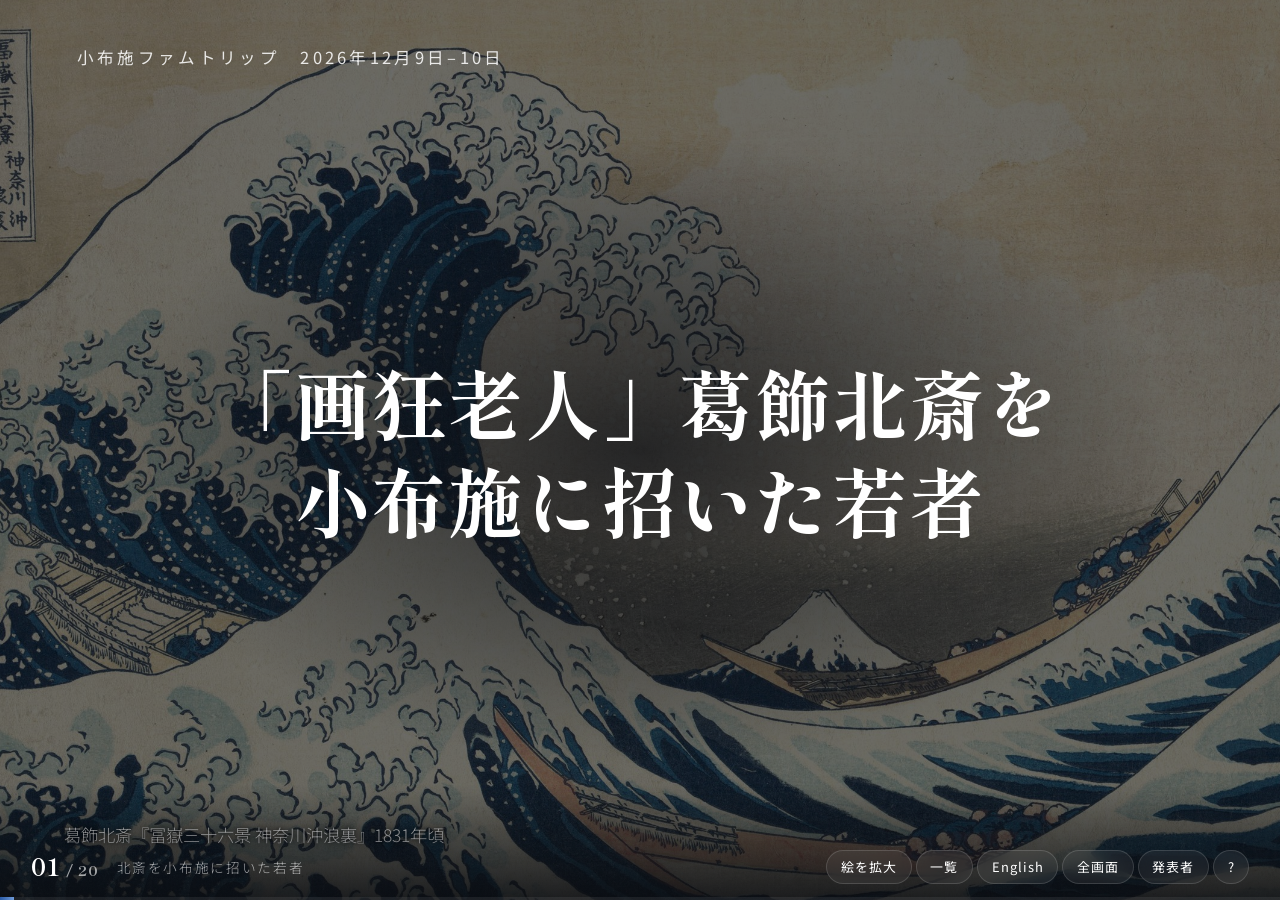
==== commit 8039cb25: "Kozan profile, famine background, work-relief storehouses, Gansho-in phoenix, town outlines" ====
--- a/index.html
+++ b/index.html
@@ -63,13 +63,19 @@
   <p class="kicker rv"><span class="ja">たどっていくと、ひとりの若者に行き着く。</span><span class="en">Trace it back, and you find one young man.</span></p>
   <div class="c row">
     <div class="kz-name">
-      <h1 class="m fs rv" style="--fs:14;--d:.6s"><span class="ja">高井鴻山</span><span class="en" style="font-size:.78em">Takai<br>Kōzan</span></h1>
-      <p class="m ai2 yrs2">1806–1883</p>
-      <div class="swap left">
-        <p class="sub big bd" data-x="1"><span class="ja">「我は吾が様に依る」</span><span class="en">“I go by my own way.”</span><small class="note"><span class="ja">鴻山の印にある言葉</span><span class="en">words on one of his seals</span></small></p>
-        <p class="sub big bd" data-b="1" data-x="2"><span class="ja">遊び人で、探求心のかたまり</span><span class="en">A playboy, endlessly curious.</span></p>
-        <p class="sub big bd" data-b="2"><span class="ja">彼を知るには、まず、この町から。</span><span class="en">To know him, begin with the town.</span></p>
-      </div>
+      <h1 class="m fs rv" style="--fs:11;--d:.6s"><span class="ja">高井鴻山</span><span class="en" style="font-size:.78em">Takai Kōzan</span></h1>
+      <p class="kz-meta"><span class="m ai2">1806–1883</span><span class="ja">名は健。鴻山は号</span><span class="en">Personal name 健; Kōzan is his art name</span></p>
+      <p class="kz-sum"><span class="ja">小布施の豪農商・高井家の当主。晩年の葛飾北斎を招いて支え、<br>飢饉の救済や献金を重ね、最後は私塾で教えた。</span><span class="en">Head of a wealthy Obuse merchant family. He hosted the aging Hokusai, gave famine relief and money to the nation, and ended his life teaching.</span></p>
+      <ol class="kz-tl bd" data-b="1">
+        <li><b>1806</b><span class="ja">小布施に生まれる</span><span class="en">Born in Obuse</span></li>
+        <li><b>1820</b><span class="ja">15歳で京都へ。のち江戸でも学ぶ</span><span class="en">At 15, to Kyoto; later Edo</span></li>
+        <li><b>1836</b><span class="ja">天保の大飢饉。蔵を開く</span><span class="en">Great Tenpō Famine: opens the storehouses</span></li>
+        <li><b>1842</b><span class="ja">83歳の北斎を迎える</span><span class="en">Takes in Hokusai, 83</span></li>
+        <li><b>1866</b><span class="ja">幕府に1万両の献金を約束</span><span class="en">Promises the shogunate 10,000 ryō</span></li>
+        <li><b>1879</b><span class="ja">長野に私塾「高矣義塾」</span><span class="en">Opens a school in Nagano</span></li>
+        <li><b>1883</b><span class="ja">78歳で没</span><span class="en">Dies at 78</span></li>
+      </ol>
+      <p class="sub big bd kz-next" data-b="2"><span class="ja">彼を知るには、まず、この町から。</span><span class="en">To know him, begin with the town.</span></p>
     </div>
     <figure class="por-wrap zoomable" data-cap-ja="高井鴻山像（横山上龍筆）" data-cap-en="Portrait of Takai Kōzan, by Yokoyama Jōryū">
       <img class="fit por" src="img/kozan-portrait.jpg" data-k="2.4" data-box="parent" alt="高井鴻山像">
@@ -92,7 +98,7 @@
       <g data-draw="peak:kariya"></g>
       <g data-draw="poi:zenkoji"></g>
       <g class="bd fade" data-b="1" data-draw="apex"></g>
-      <g class="bd fade" data-b="2" data-draw="boundary"></g>
+      <g data-draw="boundary"></g>
     </svg>
   </div>
   <div class="scrim-l"></div>
@@ -115,6 +121,7 @@
     <svg class="t-svg">
       <g data-draw="river:chikuma"></g>
       <g data-draw="river:shinoi"></g>
+      <g data-draw="boundary:line"></g>
       <g class="t-mk hot" data-draw="river:matsukawa"></g>
       <g data-draw="upstream"></g>
       <g data-draw="poi:center"></g>
@@ -143,6 +150,7 @@
     <svg class="t-svg">
       <g data-draw="river:chikuma"></g>
       <g data-draw="river:shinoi"></g>
+      <g data-draw="boundary:line"></g>
       <g class="t-mk bd fade" data-b="1" data-draw="river:matsukawa"></g>
       <g class="bd fade" data-x="1" data-draw="old"></g>
       <g class="bd fade" data-b="1" data-draw="levee"></g>
@@ -195,17 +203,36 @@
   </div>
 </section>
 
-<!-- 9 蔵を開く -->
+<!-- 9 天保の大飢饉 -->
+<section class="slide" data-id="kikin">
+  <div class="layer famine-l">
+    <img class="fit" src="img/tenpo-famine.jpg" data-k="2.1" data-fw=".5" data-fh=".72" alt="">
+    <p class="cap"><span class="ja">『荒歳流民救恤図』（部分）　天保の飢饉で京都に設けられた御救小屋を描いた絵</span><span class="en">Relief huts in Kyoto during the Tenpō famine (detail of a period scroll)</span></p>
+  </div>
+  <div class="scrim-l"></div>
+  <p class="stamp"><span class="ja">1833–1839　天保の大飢饉</span><span class="en">1833–1839 · The Great Tenpō Famine</span></p>
+  <h2 class="m fs hd rv" style="--fs:8"><span class="ja">天保の大飢饉</span><span class="en">The Great<br>Tenpō Famine</span></h2>
+  <div class="nar">
+    <p class="nb bd" data-x="1"><span class="ja">1833年、大雨と洪水、冷害で大凶作になる。<br>1835〜37年がもっとも深刻で、1839年まで続いた。</span><span class="en">In 1833, rain, floods and a cold summer ruined the harvest. It was worst in 1835–37 and lasted until 1839.</span></p>
+    <p class="nb bd" data-b="1" data-x="2"><span class="ja">被害はとくに東北で大きかった。<br>全国の人口は5年で約125万人減ったと推計されている。</span><span class="en">The north-east was hit hardest. Japan’s population is estimated to have fallen by about 1.25 million in five years.</span></p>
+    <p class="nb bd" data-b="2" data-x="3"><span class="ja">米の値段が跳ね上がり、各地で一揆や打ちこわしが起きた。<br>1837年には大坂で大塩平八郎の乱。</span><span class="en">Rice prices soared. Riots broke out across the country, and in 1837 Ōshio Heihachirō led an uprising in Osaka.</span></p>
+    <p class="nb bd" data-b="3"><span class="ja">江戸では21か所に御救小屋が建ち、70万人を超える人が救いを受けた。<br>その年、31歳の鴻山が江戸から小布施に帰ってくる。</span><span class="en">Edo set up relief huts in 21 places; more than 700,000 people received aid. That year, Kōzan, 31, came home to Obuse.</span></p>
+  </div>
+</section>
+
+<!-- 10 蔵を開く -->
 <section class="slide" data-id="kura">
   <div class="kura-light"></div>
   <div class="c kura-c">
-    <h1 class="m fs rv" style="--fs:15;--d:1.9s"><span class="ja">蔵を開く。</span><span class="en" style="font-size:.6em">He opened<br>the storehouses.</span></h1>
+    <h1 class="m fs rv" style="--fs:13;--d:1.9s"><span class="ja">蔵を開き、蔵を建てる。</span><span class="en" style="font-size:.6em">He opened storehouses,<br>and built new ones.</span></h1>
     <p class="sub rv" style="--d:3s"><span class="ja">1836　天保の大飢饉　31歳</span><span class="en">1836 · The Great Tenpō Famine · age 31</span></p>
   </div>
   <div class="nar mid">
-    <p class="nb bd" data-b="1" data-x="2"><span class="ja">江戸から帰った年に、天保の大飢饉が来た。<br>鴻山は父と倉を開き、飢えた人々を救った。</span><span class="en">The year he came home, the Great Tenpō Famine struck. With his father he opened the storehouses to the hungry.</span></p>
-    <p class="nb bd" data-b="2" data-x="3"><span class="ja">53年前の天明の飢饉でも、祖父が蔵を開いていた。<br>404両あまりを献じ、600両を利息なしで貸し、<br>籾300俵を安く売った。</span><span class="en">In the famine of 1783 his grandfather had done the same: he gave 404 ryō, lent 600 without interest, and sold 300 bales of rice cheaply.</span></p>
-    <p class="nb bd" data-b="3"><span class="ja">幕府はその功に「高井」の姓を許した。<br>この家には、蔵を開く前例があった。</span><span class="en">For that, the shogunate granted the family the name Takai. This house had opened its storehouses before.</span><span class="pin"><span class="ja">2日目　高井鴻山記念館　籾を蓄えた蔵が一棟残る</span><span class="en">Day 2 · Kōzan Memorial Museum: one of the rice storehouses still stands</span></span></p>
+    <p class="nb bd" data-b="1" data-x="2"><span class="ja">江戸から帰った年、鴻山は父と倉を開き、飢えた人々を救った。</span><span class="en">The year he came home, he and his father opened the storehouses to the hungry.</span></p>
+    <p class="nb bd" data-b="2" data-x="3"><span class="tag"><span class="ja">伝承</span><span class="en">Told</span></span><span class="ja">それだけではない。屋敷に土蔵や塀を建てる工事を起こし、<br>町の人を人足として雇って、賃金や米を払ったと伝わる。</span><span class="en">And more: he started building storehouses and walls on the estate, hiring townspeople as labourers and paying them in wages and rice, the story goes.</span></p>
+    <p class="nb bd" data-b="3" data-x="4"><span class="ja">ただ配るのではなく、働いた対価として渡す。<br>人々が誇りを失わずに生き延びられるように。</span><span class="en">Not handouts, but pay for work — so people could survive without losing their pride.</span></p>
+    <p class="nb bd" data-b="4" data-x="5"><span class="ja">53年前の天明の飢饉では、祖父が404両あまりを献じ、600両を利息なしで貸した。<br>幕府はその功に「高井」の姓を許した。学んだら行う「知行合一」が、孫の鴻山を動かした。</span><span class="en">In the 1783 famine his grandfather gave 404 ryō and lent 600 without interest, and the shogunate granted the name Takai. Kōzan, schooled in “knowledge and action are one,” followed.</span></p>
+    <p class="nb bd" data-b="5"><span class="ja">屋敷は間口30間（約54m）、奥行80間（約144m）。1878年の大火で主屋と多くの蔵を失った。<br>焼け残った文庫蔵・屋台庫・穀蔵の3棟が、いまの高井鴻山記念館にある。<br>飢饉のときに建てた蔵の一部が、ここに含まれると考えられている。</span><span class="en">The estate was about 54 m wide and 144 m deep. A fire in 1878 took the main house and most storehouses. Three survived — the library, float and grain storehouses — now the Kōzan Memorial Museum. Some of the famine-era buildings are thought to be among them.</span><span class="pin"><span class="ja">2日目　高井鴻山記念館　焼け残った3棟の蔵</span><span class="en">Day 2 · Kōzan Memorial Museum: the three surviving storehouses</span></span></p>
   </div>
   <div class="door l"></div><div class="door r"></div>
 </section>
@@ -251,18 +278,25 @@
   </div>
   <div class="works">
     <div class="wk bd" data-x="1">
-      <div class="wk-frame"><span class="ja">龍</span><span class="ja">鳳凰</span><span class="en">Dragon</span><span class="en">Phoenix</span></div>
+      <div class="wk-pair tri">
+        <figure class="wk-img zoomable" data-cap-ja="東町祭屋台（北斎館）" data-cap-en="The Higashimachi festival float (Hokusai Museum)"><img src="img/float-higashimachi.webp" alt="東町祭屋台"><figcaption class="wk-c"><span class="ja">東町祭屋台</span><span class="en">Higashimachi float</span></figcaption></figure>
+        <figure class="wk-img zoomable" data-cap-ja="東町祭屋台の天井絵『龍』　葛飾北斎" data-cap-en="“Dragon,” Higashimachi float ceiling · Hokusai"><img src="img/ceiling-dragon.jpg" alt="天井絵　龍"><figcaption class="wk-c"><span class="ja">天井絵『龍』</span><span class="en">Ceiling: Dragon</span></figcaption></figure>
+        <figure class="wk-img zoomable" data-cap-ja="東町祭屋台の天井絵『鳳凰』（部分）　葛飾北斎" data-cap-en="“Phoenix” (detail), Higashimachi float ceiling · Hokusai"><img src="img/ceiling-phoenix.jpg" alt="天井絵　鳳凰"><figcaption class="wk-c"><span class="ja">天井絵『鳳凰』（部分）</span><span class="en">Ceiling: Phoenix (detail)</span></figcaption></figure>
+      </div>
       <p class="wk-t"><span class="ja">東町の祭屋台の天井に、『龍』と『鳳凰』。</span><span class="en">For the ceiling of the Higashimachi festival float: a dragon and a phoenix.</span></p>
       <span class="pin"><span class="ja">1日目　北斎館</span><span class="en">Day 1 · Hokusai Museum</span></span>
     </div>
     <div class="wk bd" data-b="1" data-x="2">
-      <figure class="wk-img zoomable" data-cap-ja="上町祭屋台の天井絵「男浪・女浪」1845年　葛飾北斎" data-cap-en="“Male and Female Waves,” Kanmachi float ceiling, 1845 · Hokusai"><img src="img/dotozu.jpg" alt="男浪・女浪"></figure>
+      <div class="wk-pair">
+        <figure class="wk-img zoomable" data-cap-ja="上町祭屋台（北斎館）" data-cap-en="The Kanmachi festival float (Hokusai Museum)"><img src="img/float-kanmachi.webp" alt="上町祭屋台"><figcaption class="wk-c"><span class="ja">上町祭屋台</span><span class="en">Kanmachi float</span></figcaption></figure>
+        <figure class="wk-img zoomable" data-cap-ja="上町祭屋台の天井絵「男浪・女浪」1845年　葛飾北斎" data-cap-en="“Male and Female Waves,” Kanmachi float ceiling, 1845 · Hokusai"><img src="img/dotozu.jpg" alt="男浪・女浪"><figcaption class="wk-c"><span class="ja">天井絵「男浪・女浪」</span><span class="en">Ceiling: the two waves</span></figcaption></figure>
+      </div>
       <p class="wk-t"><span class="ja">上町の祭屋台。鴻山が私財で建て、天井を北斎に任せた。大波の『男浪』と『女浪』。</span><span class="en">The Kanmachi float: Kōzan paid for it and gave Hokusai the ceiling — two great waves, “Male” and “Female.”</span></p>
       <p class="wk-s"><span class="ja">縁の花鳥は、北斎の下絵に鴻山が色を塗ったと考えられている。この年は3月から9月まで、半年あまり滞在したとみられる。</span><span class="en">The flowers and birds on the border are thought to be Kōzan’s colouring over Hokusai’s drawing. That year Hokusai seems to have stayed from March to September.</span></p>
       <span class="pin"><span class="ja">1日目　北斎館</span><span class="en">Day 1 · Hokusai Museum</span></span>
     </div>
     <div class="wk bd" data-b="2" data-x="3">
-      <div class="tatami" aria-hidden="true"></div>
+      <figure class="wk-img zoomable" data-cap-ja="岩松院の天井絵『八方睨み鳳凰図』　葛飾北斎（画像：岩松院公式サイトより）" data-cap-en="“Phoenix glaring in eight directions,” Ganshō-in ceiling · Hokusai (image: Ganshō-in website)"><img src="img/gansho-phoenix.jpg" alt="八方睨み鳳凰図"><figcaption class="wk-c"><span class="ja">岩松院『八方睨み鳳凰図』（岩松院公式サイトより）</span><span class="en">Ganshō-in’s Phoenix (from the temple’s website)</span></figcaption></figure>
       <p class="wk-t"><span class="ja">岩松院の本堂の天井に『八方睨み鳳凰図』。畳21枚分。</span><span class="en">The Phoenix on the ceiling of Ganshō-in’s main hall: the size of 21 tatami mats.</span></p>
       <p class="wk-s"><span class="ja">完成は1848年、北斎89歳とされる。寺によれば、約1年をかけて描かれ、一度も塗り替えていない。</span><span class="en">Finished, it is thought, in 1848, when he was 89. The temple says it took about a year and has never been repainted.</span></p>
       <span class="pin"><span class="ja">2日目　岩松院</span><span class="en">Day 2 · Ganshō-in</span></span>
@@ -406,6 +440,10 @@
 
 <!-- 19 問い -->
 <section class="slide" data-id="why">
+  <div class="layer why-bg">
+    <div class="backdrop" style="background-image:url(img/kozan-portrait.jpg)"></div>
+    <img class="fit kb" src="img/kozan-portrait.jpg" data-k="4" data-fw="1" data-fh="1" alt="">
+  </div>
   <div class="glow"></div>
   <div class="c" style="gap:calc(var(--u)*4)">
     <h1 class="m fs bd" data-x="1" style="--fs:12"><span class="ja">なぜ、<br>そこまで支えたのか。</span><span class="en" style="font-size:.86em">Why did he<br>go so far?</span></h1>
@@ -425,7 +463,7 @@
 <div id="edgeR" class="edge" aria-hidden="true"><i></i></div>
 <div id="hud">
   <div class="bar">
-    <div id="count" class="m"><b>01</b><span>/ 19</span></div>
+    <div id="count" class="m"><b>01</b><span>/ 20</span></div>
     <div id="title" class="ttl"></div>
     <div class="ctl">
       <button type="button" data-act="inspect" class="only-art" title="Z"><span class="ja">絵を拡大</span><span class="en">Zoom</span></button>
--- a/css/fonts.css
+++ b/css/fonts.css
@@ -1,7 +1,7 @@
 /* 画面で使う文字だけのサブセット（tools/subset-fonts.ps1 が書き出す。手で直さない） */
-@font-face{font-family:"ShipporiX";src:url("../fonts/shippori-800-0.woff2") format("woff2");font-weight:800;font-display:block;unicode-range:U+20,U+21,U+22,U+23,U+24,U+25,U+26,U+27,U+28,U+29,U+2A,U+2B,U+2C,U+2D,U+2E,U+2F,U+30,U+31,U+32,U+33,U+34,U+35,U+36,U+37,U+38,U+39,U+3A,U+3B,U+3C,U+3D,U+3E,U+3F,U+40,U+41,U+42,U+43,U+44,U+45,U+46,U+47,U+48,U+49,U+4A,U+4B,U+4C,U+4D,U+4E,U+4F,U+50,U+51,U+52,U+53,U+54,U+55,U+56,U+57,U+58,U+59,U+5A,U+5B,U+5C,U+5D,U+5E,U+5F,U+60,U+61,U+62,U+63,U+64,U+65,U+66,U+67,U+68,U+69,U+6A,U+6B,U+6C,U+6D,U+6E,U+6F,U+70,U+71,U+72,U+73,U+74,U+75,U+76,U+77,U+78,U+79,U+7A,U+7B,U+7C,U+7D,U+7E,U+A5,U+A9,U+B2,U+B7,U+D7,U+14D,U+16B,U+2013,U+2014,U+2019,U+201C,U+201D,U+2190,U+2192,U+3001,U+3002,U+3005,U+300C,U+300D,U+300E,U+300F,U+301C,U+3042,U+3044,U+3046,U+3048,U+304A,U+304B,U+304C,U+304D,U+304E,U+304F,U+3051,U+3052,U+3053,U+3054,U+3055,U+3057,U+3058,U+3059,U+305A,U+305B,U+305C,U+305D,U+305F,U+3060,U+3061,U+3063,U+3064,U+3065,U+3066,U+3067,U+3068,U+3069,U+306A,U+306B,U+306D,U+306E,U+306F,U+3070,U+3071,U+3072,U+3073,U+3075,U+3076,U+3078,U+3079,U+307C,U+307E,U+307F,U+3080,U+3081,U+3082,U+3084,U+3087,U+3088,U+3089,U+308A,U+308B,U+308C,U+308D,U+308F,U+3092,U+3093,U+30A1,U+30A2,U+30A4,U+30A6,U+30A7,U+30A8,U+30AA,U+30AB,U+30AC,U+30AD,U+30AF,U+30B5,U+30B7,U+30B8,U+30B9,U+30BF,U+30C3,U+30C6,U+30C7,U+30C8,U+30C9,U+30D0,U+30D1,U+30D2,U+30D3,U+30D5,U+30D6,U+30D7,U+30D8,U+30DA,U+30DB,U+30DC,U+30DE,U+30E0,U+30E1,U+30E2,U+30E7,U+30E9,U+30EA,U+30EB,U+30ED,U+30EF,U+30F3,U+30FB,U+30FC,U+4E00,U+4E07,U+4E09,U+4E0A,U+4E0B,U+4E0D,U+4E16,U+4E21,U+4E26,U+4E2D,U+4E39,U+4E3B,U+4E45,U+4E4B,U+4E57,U+4E5D,U+4E8C,U+4E94,U+4E95,U+4EA4,U+4EAC,U+4EBA,U+4ECA,U+4ED5,U+4ED8,U+4EE3,U+4EFB,U+4F1D,U+4F38,U+4F4D,U+4F50,U+4F55,U+4F5C,U+4F7F,U+4F8B,U+4F9D,U+4FDD,U+4FE1,U+4FF3,U+4FF5,U+5009,U+501F,U+5024,U+502B,U+5074,U+50CF,U+5100,U+5104,U+5112,U+5148,U+5149,U+5165,U+5168,U+516B,U+516C,U+516D,U+5176,U+5185,U+5186,U+518D,U+51A8,U+51B7,U+51E6,U+51F0,U+51FA,U+5206,U+5207,U+521D,U+5229,U+5247,U+524D,U+529B,U+529F,U+52A0,U+52D5,U+52D8,U+52D9,U+5316,U+5317,U+533A,U+5341,U+5343,U+534A,U+534D,U+5352,U+5357,U+5370,U+53B3,U+53CE,U+53D6,U+53D7,U+53E3,U+53E5,U+53EF,U+53F0,U+5404,U+5408,U+540C,U+540D,U+5411,U+542B,U+543E,U+5473,U+547D,U+548C,U+54C1,U+5510,U+5531,U+5546,U+554F,U+5584,U+5668,U+56DB,U+56DE,U+56F3,U+56FD,U+571F,U+5728,U+5730,U+5742,U+57DF,U+57FA,U+5802,U+5824,U+5834,U+5857}
-@font-face{font-family:"ShipporiX";src:url("../fonts/shippori-800-1.woff2") format("woff2");font-weight:800;font-display:block;unicode-range:U+5869,U+587E,U+5883,U+58EB,U+58F2,U+5909,U+5916,U+591A,U+5927,U+5929,U+5931,U+5948,U+5949,U+5965,U+5973,U+5996,U+5999,U+59CB,U+59D3,U+5A01,U+5A18,U+5AC1,U+5B50,U+5B57,U+5B66,U+5B85,U+5B88,U+5B89,U+5B8C,U+5B9A,U+5B9D,U+5B9F,U+5BA2,U+5BA4,U+5BAE,U+5BB6,U+5BC4,U+5BCC,U+5BFA,U+5C06,U+5C0F,U+5C4A,U+5C4B,U+5C4F,U+5C71,U+5CA9,U+5CF6,U+5DBD,U+5DCC,U+5DDD,U+5DE5,U+5DE6,U+5DEE,U+5E02,U+5E03,U+5E30,U+5E38,U+5E55,U+5E74,U+5E83,U+5E8F,U+5E95,U+5E9C,U+5EA6,U+5EAD,U+5EDF,U+5EF7,U+5EFA,U+5F0F,U+5F35,U+5F37,U+5F53,U+5F62,U+5F71,U+5F79,U+5F7C,U+5F84,U+5F8C,U+5F97,U+5FA1,U+5FC3,U+5FC5,U+5FD7,U+5FDC,U+5FE0,U+5FF5,U+6027,U+602A,U+6064,U+606F,U+6075,U+610F,U+6163,U+6176,U+6210,U+6211,U+622F,U+6238,U+623B,U+6240,U+6247,U+6255,U+627F,U+6295,U+62BC,U+62DB,U+62E1,U+6388,U+6398,U+63A2,U+63B2,U+63CF,U+63DB,U+63F4,U+64AE,U+64CD,U+652F,U+6539,U+653F,U+6545,U+6551,U+6559,U+6570,U+6574,U+6587,U+658E,U+6599,U+65AD,U+65B0,U+65B9,U+65BD,U+65C5,U+65CF,U+65E5,U+660E,U+661F,U+6642,U+6669,U+666F,U+6697,U+66B4,U+66F2,U+66F8,U+66FF,U+6700,U+6708,U+6709,U+671D,U+671F,U+6728,U+672C,U+6750,U+6751,U+675F,U+6761,U+6765,U+6771,U+677E,U+6797,U+679A,U+67A0,U+6804,U+6817,U+6821,U+6839,U+683C,U+6881,U+689D,U+68DF,U+696D,U+6975,U+697C,U+69CB,U+69D8,U+6A19,U+6A21,U+6A29,U+6A2A,U+6A4B,U+6B21,U+6B4C,U+6B5F,U+6B63,U+6B69,U+6B73,U+6B8B,U+6BB5,U+6BBF,U+6C11,U+6C17,U+6C34,U+6C3E,U+6C42,U+6C5F,U+6C7A,U+6C96,U+6CA1,U+6CB9,U+6CBF,U+6CCA,U+6CE2,U+6D25,U+6D2A,U+6D3B,U+6D41,U+6D6A,U+6D88,U+6DAF,U+6E05,U+6E1B,U+6E2C,U+6EDE,U+6F14,U+6F22,U+6FC3,U+6FEB,U+706B,U+7070,U+707D,U+70B9,U+7121,U+7136,U+713C,U+7236,U+7269,U+72B6,U+72C2,U+732E,U+7336,U+73FE,U+7406,U+751F,U+7523,U+7528,U+7530,U+7531,U+7537,U+753A,U+753B,U+756A,U+7573,U+767A,U+767D,U+767E,U+76CA,U+76EE,U+76F4,U+7701,U+770C,U+771F,U+773A,U+7740,U+7768,U+77E3,U+77E5,U+77F3,U+7802,U+786B,U+7891,U+793A,U+7956,U+795E,U+796D,U+798F,U+79C1,U+79CB,U+7A0E,U+7A2E,U+7A40,U+7A4D,U+7AAE,U+7ACB,U+7AE0,U+7B11,U+7B2C,U+7B46,U+7B54,U+7B97,U+7BC9,U+7C73,U+7C7E,U+7C89,U+7D00,U+7D04,U+7D0D,U+7D20,U+7D30,U+7D42,U+7D4C,U+7D50,U+7D75,U+7D76,U+7D99,U+7DBF,U+7DDA,U+7DE0,U+7DEF,U+7E01,U+7E26,U+7F6E,U+7FA9,U+7FCC,U+7FDB,U+8001,U+8003,U+8005,U+8096,U+80B2,U+80CC,U+81EA,U+821F,U+822A,U+8272,U+82AF,U+82B1,U+82E5,U+82F1,U+8336,U+8349,U+837B,U+83D3,U+83DC,U+843D,U+8449,U+845B,U+846C,U+84C4,U+8535,U+85E4,U+85E9,U+865A,U+878D,U+884C,U+8857,U+8868,U+88CF,U+897F,U+8981,U+898B,U+8996,U+899A,U+89A7,U+8A00,U+8A08,U+8A18,U+8A2A,U+8A2D,U+8A31,U+8A5E,U+8A69}
-@font-face{font-family:"ShipporiX";src:url("../fonts/shippori-800-2.woff2") format("woff2");font-weight:800;font-display:block;unicode-range:U+8A71,U+8A95,U+8A9E,U+8AAC,U+8AB0,U+8AF8,U+8C37,U+8C61,U+8C6A,U+8CA1,U+8CB8,U+8CC7,U+8CEA,U+8D77,U+8D85,U+8D8A,U+8DB3,U+8DDD,U+8DE1,U+8ECD,U+8ED2,U+8EE2,U+8F09,U+8FB0,U+8FB2,U+8FBC,U+8FCE,U+8FD1,U+8FD4,U+8FEB,U+8FFD,U+9014,U+901A,U+9020,U+9032,U+904A,U+904B,U+9053,U+9078,U+907A,U+90E8,U+90F7,U+90FD,U+9152,U+9178,U+91CD,U+91CE,U+91CF,U+91D1,U+9262,U+9332,U+9577,U+9580,U+9589,U+958B,U+9593,U+95A2,U+964D,U+9650,U+9662,U+967D,U+968E,U+969B,U+96A0,U+96C1,U+96C6,U+96E2,U+9707,U+970A,U+975E,U+9762,U+9769,U+9803,U+9806,U+9808,U+9818,U+983C,U+984D,U+98A8,U+98E2,U+98EF,U+98FE,U+990A,U+9928,U+9949,U+9AD8,U+9CE5,U+9CF3,U+9D3B,U+9EC4,U+9F62,U+9F8D,U+FF08,U+FF09,U+FF0F,U+FF10,U+FF11,U+FF12,U+FF13,U+FF14,U+FF15,U+FF16,U+FF17,U+FF18,U+FF19,U+FF1A,U+FF1D}
-@font-face{font-family:"NotoX";src:url("../fonts/noto-sans-jp-0.woff2") format("woff2");font-weight:100 900;font-display:block;unicode-range:U+20,U+21,U+22,U+23,U+24,U+25,U+26,U+27,U+28,U+29,U+2A,U+2B,U+2C,U+2D,U+2E,U+2F,U+30,U+31,U+32,U+33,U+34,U+35,U+36,U+37,U+38,U+39,U+3A,U+3B,U+3C,U+3D,U+3E,U+3F,U+40,U+41,U+42,U+43,U+44,U+45,U+46,U+47,U+48,U+49,U+4A,U+4B,U+4C,U+4D,U+4E,U+4F,U+50,U+51,U+52,U+53,U+54,U+55,U+56,U+57,U+58,U+59,U+5A,U+5B,U+5C,U+5D,U+5E,U+5F,U+60,U+61,U+62,U+63,U+64,U+65,U+66,U+67,U+68,U+69,U+6A,U+6B,U+6C,U+6D,U+6E,U+6F,U+70,U+71,U+72,U+73,U+74,U+75,U+76,U+77,U+78,U+79,U+7A,U+7B,U+7C,U+7D,U+7E,U+A5,U+A9,U+B2,U+B7,U+D7,U+14D,U+16B,U+2013,U+2014,U+2019,U+201C,U+201D,U+2190,U+2192,U+3001,U+3002,U+3005,U+300C,U+300D,U+300E,U+300F,U+301C,U+3042,U+3044,U+3046,U+3048,U+304A,U+304B,U+304C,U+304D,U+304E,U+304F,U+3051,U+3052,U+3053,U+3054,U+3055,U+3057,U+3058,U+3059,U+305A,U+305B,U+305C,U+305D,U+305F,U+3060,U+3061,U+3063,U+3064,U+3065,U+3066,U+3067,U+3068,U+3069,U+306A,U+306B,U+306D,U+306E,U+306F,U+3070,U+3071,U+3072,U+3073,U+3075,U+3076,U+3078,U+3079,U+307C,U+307E,U+307F,U+3080,U+3081,U+3082,U+3084,U+3087,U+3088,U+3089,U+308A,U+308B,U+308C,U+308D,U+308F,U+3092,U+3093,U+30A1,U+30A2,U+30A4,U+30A6,U+30A7,U+30A8,U+30AA,U+30AB,U+30AC,U+30AD,U+30AF,U+30B5,U+30B7,U+30B8,U+30B9,U+30BF,U+30C3,U+30C6,U+30C7,U+30C8,U+30C9,U+30D0,U+30D1,U+30D2,U+30D3,U+30D5,U+30D6,U+30D7,U+30D8,U+30DA,U+30DB,U+30DC,U+30DE,U+30E0,U+30E1,U+30E2,U+30E7,U+30E9,U+30EA,U+30EB,U+30ED,U+30EF,U+30F3,U+30FB,U+30FC,U+4E00,U+4E07,U+4E09,U+4E0A,U+4E0B,U+4E0D,U+4E16,U+4E21,U+4E26,U+4E2D,U+4E39,U+4E3B,U+4E45,U+4E4B,U+4E57,U+4E5D,U+4E8C,U+4E94,U+4E95,U+4EA4,U+4EAC,U+4EBA,U+4ECA,U+4ED5,U+4ED8,U+4EE3,U+4EFB,U+4F1D,U+4F38,U+4F4D,U+4F50,U+4F55,U+4F5C,U+4F7F,U+4F8B,U+4F9D,U+4FDD,U+4FE1,U+4FF3,U+4FF5,U+5009,U+501F,U+5024,U+502B,U+5074,U+50CF,U+5100,U+5104,U+5112,U+5148,U+5149,U+5165,U+5168,U+516B,U+516C,U+516D,U+5176,U+5185,U+5186,U+518D,U+51A8,U+51B7,U+51E6,U+51F0,U+51FA,U+5206,U+5207,U+521D,U+5229,U+5247,U+524D,U+529B,U+529F,U+52A0,U+52D5,U+52D8,U+52D9,U+5316,U+5317,U+533A,U+5341,U+5343,U+534A,U+534D,U+5352,U+5357,U+5370,U+53B3,U+53CE,U+53D6,U+53D7,U+53E3,U+53E5,U+53EF,U+53F0,U+5404,U+5408,U+540C,U+540D,U+5411,U+542B,U+543E,U+5473,U+547D,U+548C,U+54C1,U+5510,U+5531,U+5546,U+554F,U+5584,U+5668,U+56DB,U+56DE,U+56F3,U+56FD,U+571F,U+5728,U+5730,U+5742,U+57DF,U+57FA,U+5802,U+5824,U+5834,U+5857}
-@font-face{font-family:"NotoX";src:url("../fonts/noto-sans-jp-1.woff2") format("woff2");font-weight:100 900;font-display:block;unicode-range:U+5869,U+587E,U+5883,U+58EB,U+58F2,U+5909,U+5916,U+591A,U+5927,U+5929,U+5931,U+5948,U+5949,U+5965,U+5973,U+5996,U+5999,U+59CB,U+59D3,U+5A01,U+5A18,U+5AC1,U+5B50,U+5B57,U+5B66,U+5B85,U+5B88,U+5B89,U+5B8C,U+5B9A,U+5B9D,U+5B9F,U+5BA2,U+5BA4,U+5BAE,U+5BB6,U+5BC4,U+5BCC,U+5BFA,U+5C06,U+5C0F,U+5C4A,U+5C4B,U+5C4F,U+5C71,U+5CA9,U+5CF6,U+5DBD,U+5DCC,U+5DDD,U+5DE5,U+5DE6,U+5DEE,U+5E02,U+5E03,U+5E30,U+5E38,U+5E55,U+5E74,U+5E83,U+5E8F,U+5E95,U+5E9C,U+5EA6,U+5EAD,U+5EDF,U+5EF7,U+5EFA,U+5F0F,U+5F35,U+5F37,U+5F53,U+5F62,U+5F71,U+5F79,U+5F7C,U+5F84,U+5F8C,U+5F97,U+5FA1,U+5FC3,U+5FC5,U+5FD7,U+5FDC,U+5FE0,U+5FF5,U+6027,U+602A,U+6064,U+606F,U+6075,U+610F,U+6163,U+6176,U+6210,U+6211,U+622F,U+6238,U+623B,U+6240,U+6247,U+6255,U+627F,U+6295,U+62BC,U+62DB,U+62E1,U+6388,U+6398,U+63A2,U+63B2,U+63CF,U+63DB,U+63F4,U+64AE,U+64CD,U+652F,U+6539,U+653F,U+6545,U+6551,U+6559,U+6570,U+6574,U+6587,U+658E,U+6599,U+65AD,U+65B0,U+65B9,U+65BD,U+65C5,U+65CF,U+65E5,U+660E,U+661F,U+6642,U+6669,U+666F,U+6697,U+66B4,U+66F2,U+66F8,U+66FF,U+6700,U+6708,U+6709,U+671D,U+671F,U+6728,U+672C,U+6750,U+6751,U+675F,U+6761,U+6765,U+6771,U+677E,U+6797,U+679A,U+67A0,U+6804,U+6817,U+6821,U+6839,U+683C,U+6881,U+689D,U+68DF,U+696D,U+6975,U+697C,U+69CB,U+69D8,U+6A19,U+6A21,U+6A29,U+6A2A,U+6A4B,U+6B21,U+6B4C,U+6B5F,U+6B63,U+6B69,U+6B73,U+6B8B,U+6BB5,U+6BBF,U+6C11,U+6C17,U+6C34,U+6C3E,U+6C42,U+6C5F,U+6C7A,U+6C96,U+6CA1,U+6CB9,U+6CBF,U+6CCA,U+6CE2,U+6D25,U+6D2A,U+6D3B,U+6D41,U+6D6A,U+6D88,U+6DAF,U+6E05,U+6E1B,U+6E2C,U+6EDE,U+6F14,U+6F22,U+6FC3,U+6FEB,U+706B,U+7070,U+707D,U+70B9,U+7121,U+7136,U+713C,U+7236,U+7269,U+72B6,U+72C2,U+732E,U+7336,U+73FE,U+7406,U+751F,U+7523,U+7528,U+7530,U+7531,U+7537,U+753A,U+753B,U+756A,U+7573,U+767A,U+767D,U+767E,U+76CA,U+76EE,U+76F4,U+7701,U+770C,U+771F,U+773A,U+7740,U+7768,U+77E3,U+77E5,U+77F3,U+7802,U+786B,U+7891,U+793A,U+7956,U+795E,U+796D,U+798F,U+79C1,U+79CB,U+7A0E,U+7A2E,U+7A40,U+7A4D,U+7AAE,U+7ACB,U+7AE0,U+7B11,U+7B2C,U+7B46,U+7B54,U+7B97,U+7BC9,U+7C73,U+7C7E,U+7C89,U+7D00,U+7D04,U+7D0D,U+7D20,U+7D30,U+7D42,U+7D4C,U+7D50,U+7D75,U+7D76,U+7D99,U+7DBF,U+7DDA,U+7DE0,U+7DEF,U+7E01,U+7E26,U+7F6E,U+7FA9,U+7FCC,U+7FDB,U+8001,U+8003,U+8005,U+8096,U+80B2,U+80CC,U+81EA,U+821F,U+822A,U+8272,U+82AF,U+82B1,U+82E5,U+82F1,U+8336,U+8349,U+837B,U+83D3,U+83DC,U+843D,U+8449,U+845B,U+846C,U+84C4,U+8535,U+85E4,U+85E9,U+865A,U+878D,U+884C,U+8857,U+8868,U+88CF,U+897F,U+8981,U+898B,U+8996,U+899A,U+89A7,U+8A00,U+8A08,U+8A18,U+8A2A,U+8A2D,U+8A31,U+8A5E,U+8A69}
-@font-face{font-family:"NotoX";src:url("../fonts/noto-sans-jp-2.woff2") format("woff2");font-weight:100 900;font-display:block;unicode-range:U+8A71,U+8A95,U+8A9E,U+8AAC,U+8AB0,U+8AF8,U+8C37,U+8C61,U+8C6A,U+8CA1,U+8CB8,U+8CC7,U+8CEA,U+8D77,U+8D85,U+8D8A,U+8DB3,U+8DDD,U+8DE1,U+8ECD,U+8ED2,U+8EE2,U+8F09,U+8FB0,U+8FB2,U+8FBC,U+8FCE,U+8FD1,U+8FD4,U+8FEB,U+8FFD,U+9014,U+901A,U+9020,U+9032,U+904A,U+904B,U+9053,U+9078,U+907A,U+90E8,U+90F7,U+90FD,U+9152,U+9178,U+91CD,U+91CE,U+91CF,U+91D1,U+9262,U+9332,U+9577,U+9580,U+9589,U+958B,U+9593,U+95A2,U+964D,U+9650,U+9662,U+967D,U+968E,U+969B,U+96A0,U+96C1,U+96C6,U+96E2,U+9707,U+970A,U+975E,U+9762,U+9769,U+9803,U+9806,U+9808,U+9818,U+983C,U+984D,U+98A8,U+98E2,U+98EF,U+98FE,U+990A,U+9928,U+9949,U+9AD8,U+9CE5,U+9CF3,U+9D3B,U+9EC4,U+9F62,U+9F8D,U+FF08,U+FF09,U+FF0F,U+FF10,U+FF11,U+FF12,U+FF13,U+FF14,U+FF15,U+FF16,U+FF17,U+FF18,U+FF19,U+FF1A,U+FF1D}
+@font-face{font-family:"ShipporiX";src:url("../fonts/shippori-800-0.woff2") format("woff2");font-weight:800;font-display:block;unicode-range:U+20,U+21,U+22,U+23,U+24,U+25,U+26,U+27,U+28,U+29,U+2A,U+2B,U+2C,U+2D,U+2E,U+2F,U+30,U+31,U+32,U+33,U+34,U+35,U+36,U+37,U+38,U+39,U+3A,U+3B,U+3C,U+3D,U+3E,U+3F,U+40,U+41,U+42,U+43,U+44,U+45,U+46,U+47,U+48,U+49,U+4A,U+4B,U+4C,U+4D,U+4E,U+4F,U+50,U+51,U+52,U+53,U+54,U+55,U+56,U+57,U+58,U+59,U+5A,U+5B,U+5C,U+5D,U+5E,U+5F,U+60,U+61,U+62,U+63,U+64,U+65,U+66,U+67,U+68,U+69,U+6A,U+6B,U+6C,U+6D,U+6E,U+6F,U+70,U+71,U+72,U+73,U+74,U+75,U+76,U+77,U+78,U+79,U+7A,U+7B,U+7C,U+7D,U+7E,U+A5,U+A9,U+B2,U+B7,U+D7,U+14C,U+14D,U+16B,U+2013,U+2014,U+2019,U+201C,U+201D,U+2190,U+2192,U+3001,U+3002,U+3005,U+300C,U+300D,U+300E,U+300F,U+301C,U+3042,U+3044,U+3046,U+3048,U+304A,U+304B,U+304C,U+304D,U+304E,U+304F,U+3051,U+3052,U+3053,U+3054,U+3055,U+3057,U+3058,U+3059,U+305A,U+305B,U+305C,U+305D,U+305F,U+3060,U+3061,U+3063,U+3064,U+3065,U+3066,U+3067,U+3068,U+3069,U+306A,U+306B,U+306D,U+306E,U+306F,U+3070,U+3071,U+3072,U+3073,U+3075,U+3076,U+3078,U+3079,U+307C,U+307E,U+307F,U+3080,U+3081,U+3082,U+3084,U+3087,U+3088,U+3089,U+308A,U+308B,U+308C,U+308D,U+308F,U+3092,U+3093,U+30A1,U+30A2,U+30A4,U+30A6,U+30A7,U+30A8,U+30AA,U+30AB,U+30AC,U+30AD,U+30AF,U+30B5,U+30B7,U+30B8,U+30B9,U+30BF,U+30C3,U+30C6,U+30C7,U+30C8,U+30C9,U+30D0,U+30D1,U+30D2,U+30D3,U+30D5,U+30D6,U+30D7,U+30D8,U+30D9,U+30DA,U+30DB,U+30DC,U+30DE,U+30E0,U+30E1,U+30E2,U+30E7,U+30E9,U+30EA,U+30EB,U+30ED,U+30EF,U+30F3,U+30FB,U+30FC,U+4E00,U+4E07,U+4E09,U+4E0A,U+4E0B,U+4E0D,U+4E16,U+4E21,U+4E26,U+4E2D,U+4E39,U+4E3B,U+4E45,U+4E4B,U+4E57,U+4E5D,U+4E71,U+4E8B,U+4E8C,U+4E94,U+4E95,U+4EA4,U+4EAC,U+4EBA,U+4ECA,U+4ED5,U+4ED8,U+4EE3,U+4EFB,U+4F1D,U+4F38,U+4F4D,U+4F50,U+4F55,U+4F5C,U+4F7F,U+4FA1,U+4FDD,U+4FE1,U+4FF3,U+5009,U+501F,U+5024,U+502B,U+5065,U+5074,U+50CD,U+50CF,U+5100,U+5104,U+5112,U+5148,U+5149,U+5165,U+5168,U+516B,U+516C,U+516D,U+5176,U+5185,U+5186,U+518D,U+51A8,U+51B7,U+51E6,U+51F0,U+51F6,U+51FA,U+5206,U+5207,U+521D,U+5229,U+523B,U+5247,U+524D,U+529B,U+529F,U+52A0,U+52D5,U+52D8,U+52D9,U+5316,U+5317,U+533A,U+5341,U+5343,U+534A,U+534D,U+5352,U+5357,U+53B3,U+53CE,U+53D6,U+53D7,U+53E3,U+53E5,U+53EF,U+53F0,U+53F7,U+5404,U+5408,U+540C,U+540D,U+5411,U+542B,U+5473,U+547D,U+548C,U+54C1,U+5510,U+5531,U+5546,U+554F,U+5584,U+5668,U+56DB,U+56DE,U+56F3,U+56FD,U+571F,U+5728,U+5730,U+5742,U+57DF}
+@font-face{font-family:"ShipporiX";src:url("../fonts/shippori-800-1.woff2") format("woff2");font-weight:800;font-display:block;unicode-range:U+57FA,U+5802,U+5824,U+5834,U+5840,U+5857,U+5869,U+587E,U+5883,U+58EB,U+5909,U+5916,U+591A,U+5927,U+5929,U+5931,U+5948,U+5949,U+5965,U+5973,U+5996,U+5999,U+59CB,U+59D3,U+5A01,U+5A18,U+5AC1,U+5B50,U+5B57,U+5B66,U+5B6B,U+5B85,U+5B88,U+5B8C,U+5B9A,U+5B9D,U+5B9F,U+5BA2,U+5BA4,U+5BAE,U+5BB3,U+5BB6,U+5BC4,U+5BCC,U+5BFA,U+5BFE,U+5C06,U+5C0F,U+5C4A,U+5C4B,U+5C4F,U+5C71,U+5CA9,U+5CB8,U+5CF6,U+5DBD,U+5DCC,U+5DDD,U+5DE5,U+5DE6,U+5DEE,U+5E02,U+5E03,U+5E30,U+5E38,U+5E55,U+5E73,U+5E74,U+5E83,U+5E8F,U+5E95,U+5E9C,U+5EA6,U+5EAB,U+5EAD,U+5EDF,U+5EF6,U+5EF7,U+5EFA,U+5F0F,U+5F35,U+5F37,U+5F53,U+5F62,U+5F71,U+5F79,U+5F7C,U+5F84,U+5F8C,U+5F97,U+5FA1,U+5FC3,U+5FC5,U+5FD7,U+5FDC,U+5FE0,U+5FF5,U+6027,U+602A,U+6064,U+606F,U+6075,U+610F,U+6163,U+6176,U+6210,U+6211,U+622F,U+6238,U+623B,U+6240,U+6247,U+6253,U+6255,U+627F,U+6295,U+62BC,U+62DB,U+62E1,U+6307,U+6388,U+6398,U+63A8,U+63B2,U+63C6,U+63CF,U+63DB,U+63F4,U+64AE,U+64CD,U+652F,U+6539,U+653F,U+6545,U+6551,U+6559,U+6570,U+6574,U+6577,U+6587,U+658E,U+6599,U+65AD,U+65B0,U+65B9,U+65BD,U+65C5,U+65CF,U+65E5,U+660E,U+661F,U+6642,U+6669,U+666F,U+6697,U+66B4,U+66F2,U+66F8,U+66FF,U+6700,U+6708,U+6709,U+671D,U+671F,U+6728,U+672C,U+6750,U+6751,U+675F,U+6761,U+6765,U+6771,U+677E,U+6797,U+679A,U+67A0,U+6804,U+6817,U+6821,U+6839,U+683C,U+6881,U+689D,U+68DF,U+696D,U+6975,U+697C,U+69CB,U+6A19,U+6A21,U+6A29,U+6A2A,U+6A4B,U+6B21,U+6B4C,U+6B5F,U+6B63,U+6B69,U+6B73,U+6B8B,U+6BB5,U+6BBF,U+6C11,U+6C17,U+6C34,U+6C3E,U+6C42,U+6C5F,U+6C7A,U+6C96,U+6CA1,U+6CB9,U+6CBF,U+6CCA,U+6CE2,U+6D25,U+6D2A,U+6D3B,U+6D41,U+6D6A,U+6D88,U+6DAF,U+6DF1,U+6E05,U+6E08,U+6E1B,U+6E21,U+6E2C,U+6EDE,U+6F14,U+6F22,U+6FC3,U+6FEB,U+706B,U+7070,U+707D,U+70B9,U+7121,U+7136,U+713C,U+7236,U+7269,U+72B6,U+72C2,U+732E,U+7336,U+73FE,U+7406,U+751F,U+7523,U+7528,U+7530,U+7531,U+7537,U+753A,U+753B,U+756A,U+7573,U+767A,U+767D,U+767E,U+76CA,U+76EE,U+76F4,U+7701,U+770C,U+771F,U+773A,U+7740,U+7768,U+77E3,U+77E5,U+77F3,U+7802,U+786B,U+7891,U+793A,U+7956,U+795E,U+796D,U+798F,U+79C1,U+79CB,U+7A0E,U+7A2E,U+7A40,U+7A4D,U+7AAE,U+7ACB,U+7AE0,U+7B11,U+7B2C,U+7B46,U+7B54,U+7B97,U+7BC9,U+7C73,U+7C7E,U+7C89,U+7D00,U+7D04,U+7D0D,U+7D20,U+7D30,U+7D42,U+7D4C,U+7D50,U+7D75,U+7D76,U+7D99,U+7D9A,U+7DBF,U+7DDA,U+7DE0,U+7DEF,U+7E01,U+7E26,U+7F6E,U+7FA9,U+7FCC,U+7FDB,U+8001,U+8003,U+8005,U+8096,U+80B2,U+80CC,U+81EA,U+821F,U+822A,U+8272,U+82AF,U+82B1,U+82E5,U+82F1,U+8336,U+8349,U+8352,U+837B,U+83D3,U+83DC,U+843D,U+8449,U+845B,U+846C,U+8535,U+85E4,U+85E9,U+865A,U+878D}
+@font-face{font-family:"ShipporiX";src:url("../fonts/shippori-800-2.woff2") format("woff2");font-weight:800;font-display:block;unicode-range:U+884C,U+8857,U+8868,U+88AB,U+88CF,U+897F,U+8981,U+898B,U+8996,U+899A,U+89A7,U+8A00,U+8A08,U+8A18,U+8A2A,U+8A2D,U+8A31,U+8A5E,U+8A69,U+8A71,U+8A87,U+8A95,U+8A9E,U+8AAC,U+8AB0,U+8AF8,U+8C37,U+8C61,U+8C6A,U+8CA1,U+8CB8,U+8CC3,U+8CC7,U+8CEA,U+8D77,U+8D85,U+8D8A,U+8DB3,U+8DDD,U+8DE1,U+8DF3,U+8ECD,U+8ED2,U+8EE2,U+8F09,U+8FB0,U+8FB2,U+8FBC,U+8FCE,U+8FD1,U+8FD4,U+8FEB,U+8FFD,U+9014,U+901A,U+9020,U+9032,U+904A,U+904B,U+9053,U+9078,U+907A,U+90CE,U+90E8,U+90F7,U+90FD,U+914D,U+9152,U+9178,U+91CD,U+91CE,U+91CF,U+91D1,U+9262,U+9332,U+9577,U+9580,U+9589,U+958B,U+9593,U+95A2,U+964D,U+9650,U+9662,U+967D,U+968E,U+969B,U+96A0,U+96C1,U+96C6,U+96C7,U+96E2,U+96E8,U+9707,U+970A,U+975E,U+9762,U+9769,U+9803,U+9806,U+9808,U+9818,U+983C,U+984D,U+98A8,U+98E2,U+98EF,U+98FE,U+990A,U+9928,U+9949,U+9AD8,U+9CE5,U+9CF3,U+9D3B,U+9EC4,U+9F62,U+9F8D,U+FF08,U+FF09,U+FF0F,U+FF10,U+FF11,U+FF12,U+FF13,U+FF14,U+FF15,U+FF16,U+FF17,U+FF18,U+FF19,U+FF1A,U+FF1D}
+@font-face{font-family:"NotoX";src:url("../fonts/noto-sans-jp-0.woff2") format("woff2");font-weight:100 900;font-display:block;unicode-range:U+20,U+21,U+22,U+23,U+24,U+25,U+26,U+27,U+28,U+29,U+2A,U+2B,U+2C,U+2D,U+2E,U+2F,U+30,U+31,U+32,U+33,U+34,U+35,U+36,U+37,U+38,U+39,U+3A,U+3B,U+3C,U+3D,U+3E,U+3F,U+40,U+41,U+42,U+43,U+44,U+45,U+46,U+47,U+48,U+49,U+4A,U+4B,U+4C,U+4D,U+4E,U+4F,U+50,U+51,U+52,U+53,U+54,U+55,U+56,U+57,U+58,U+59,U+5A,U+5B,U+5C,U+5D,U+5E,U+5F,U+60,U+61,U+62,U+63,U+64,U+65,U+66,U+67,U+68,U+69,U+6A,U+6B,U+6C,U+6D,U+6E,U+6F,U+70,U+71,U+72,U+73,U+74,U+75,U+76,U+77,U+78,U+79,U+7A,U+7B,U+7C,U+7D,U+7E,U+A5,U+A9,U+B2,U+B7,U+D7,U+14C,U+14D,U+16B,U+2013,U+2014,U+2019,U+201C,U+201D,U+2190,U+2192,U+3001,U+3002,U+3005,U+300C,U+300D,U+300E,U+300F,U+301C,U+3042,U+3044,U+3046,U+3048,U+304A,U+304B,U+304C,U+304D,U+304E,U+304F,U+3051,U+3052,U+3053,U+3054,U+3055,U+3057,U+3058,U+3059,U+305A,U+305B,U+305C,U+305D,U+305F,U+3060,U+3061,U+3063,U+3064,U+3065,U+3066,U+3067,U+3068,U+3069,U+306A,U+306B,U+306D,U+306E,U+306F,U+3070,U+3071,U+3072,U+3073,U+3075,U+3076,U+3078,U+3079,U+307C,U+307E,U+307F,U+3080,U+3081,U+3082,U+3084,U+3087,U+3088,U+3089,U+308A,U+308B,U+308C,U+308D,U+308F,U+3092,U+3093,U+30A1,U+30A2,U+30A4,U+30A6,U+30A7,U+30A8,U+30AA,U+30AB,U+30AC,U+30AD,U+30AF,U+30B5,U+30B7,U+30B8,U+30B9,U+30BF,U+30C3,U+30C6,U+30C7,U+30C8,U+30C9,U+30D0,U+30D1,U+30D2,U+30D3,U+30D5,U+30D6,U+30D7,U+30D8,U+30D9,U+30DA,U+30DB,U+30DC,U+30DE,U+30E0,U+30E1,U+30E2,U+30E7,U+30E9,U+30EA,U+30EB,U+30ED,U+30EF,U+30F3,U+30FB,U+30FC,U+4E00,U+4E07,U+4E09,U+4E0A,U+4E0B,U+4E0D,U+4E16,U+4E21,U+4E26,U+4E2D,U+4E39,U+4E3B,U+4E45,U+4E4B,U+4E57,U+4E5D,U+4E71,U+4E8B,U+4E8C,U+4E94,U+4E95,U+4EA4,U+4EAC,U+4EBA,U+4ECA,U+4ED5,U+4ED8,U+4EE3,U+4EFB,U+4F1D,U+4F38,U+4F4D,U+4F50,U+4F55,U+4F5C,U+4F7F,U+4FA1,U+4FDD,U+4FE1,U+4FF3,U+5009,U+501F,U+5024,U+502B,U+5065,U+5074,U+50CD,U+50CF,U+5100,U+5104,U+5112,U+5148,U+5149,U+5165,U+5168,U+516B,U+516C,U+516D,U+5176,U+5185,U+5186,U+518D,U+51A8,U+51B7,U+51E6,U+51F0,U+51F6,U+51FA,U+5206,U+5207,U+521D,U+5229,U+523B,U+5247,U+524D,U+529B,U+529F,U+52A0,U+52D5,U+52D8,U+52D9,U+5316,U+5317,U+533A,U+5341,U+5343,U+534A,U+534D,U+5352,U+5357,U+53B3,U+53CE,U+53D6,U+53D7,U+53E3,U+53E5,U+53EF,U+53F0,U+53F7,U+5404,U+5408,U+540C,U+540D,U+5411,U+542B,U+5473,U+547D,U+548C,U+54C1,U+5510,U+5531,U+5546,U+554F,U+5584,U+5668,U+56DB,U+56DE,U+56F3,U+56FD,U+571F,U+5728,U+5730,U+5742,U+57DF}
+@font-face{font-family:"NotoX";src:url("../fonts/noto-sans-jp-1.woff2") format("woff2");font-weight:100 900;font-display:block;unicode-range:U+57FA,U+5802,U+5824,U+5834,U+5840,U+5857,U+5869,U+587E,U+5883,U+58EB,U+5909,U+5916,U+591A,U+5927,U+5929,U+5931,U+5948,U+5949,U+5965,U+5973,U+5996,U+5999,U+59CB,U+59D3,U+5A01,U+5A18,U+5AC1,U+5B50,U+5B57,U+5B66,U+5B6B,U+5B85,U+5B88,U+5B8C,U+5B9A,U+5B9D,U+5B9F,U+5BA2,U+5BA4,U+5BAE,U+5BB3,U+5BB6,U+5BC4,U+5BCC,U+5BFA,U+5BFE,U+5C06,U+5C0F,U+5C4A,U+5C4B,U+5C4F,U+5C71,U+5CA9,U+5CB8,U+5CF6,U+5DBD,U+5DCC,U+5DDD,U+5DE5,U+5DE6,U+5DEE,U+5E02,U+5E03,U+5E30,U+5E38,U+5E55,U+5E73,U+5E74,U+5E83,U+5E8F,U+5E95,U+5E9C,U+5EA6,U+5EAB,U+5EAD,U+5EDF,U+5EF6,U+5EF7,U+5EFA,U+5F0F,U+5F35,U+5F37,U+5F53,U+5F62,U+5F71,U+5F79,U+5F7C,U+5F84,U+5F8C,U+5F97,U+5FA1,U+5FC3,U+5FC5,U+5FD7,U+5FDC,U+5FE0,U+5FF5,U+6027,U+602A,U+6064,U+606F,U+6075,U+610F,U+6163,U+6176,U+6210,U+6211,U+622F,U+6238,U+623B,U+6240,U+6247,U+6253,U+6255,U+627F,U+6295,U+62BC,U+62DB,U+62E1,U+6307,U+6388,U+6398,U+63A8,U+63B2,U+63C6,U+63CF,U+63DB,U+63F4,U+64AE,U+64CD,U+652F,U+6539,U+653F,U+6545,U+6551,U+6559,U+6570,U+6574,U+6577,U+6587,U+658E,U+6599,U+65AD,U+65B0,U+65B9,U+65BD,U+65C5,U+65CF,U+65E5,U+660E,U+661F,U+6642,U+6669,U+666F,U+6697,U+66B4,U+66F2,U+66F8,U+66FF,U+6700,U+6708,U+6709,U+671D,U+671F,U+6728,U+672C,U+6750,U+6751,U+675F,U+6761,U+6765,U+6771,U+677E,U+6797,U+679A,U+67A0,U+6804,U+6817,U+6821,U+6839,U+683C,U+6881,U+689D,U+68DF,U+696D,U+6975,U+697C,U+69CB,U+6A19,U+6A21,U+6A29,U+6A2A,U+6A4B,U+6B21,U+6B4C,U+6B5F,U+6B63,U+6B69,U+6B73,U+6B8B,U+6BB5,U+6BBF,U+6C11,U+6C17,U+6C34,U+6C3E,U+6C42,U+6C5F,U+6C7A,U+6C96,U+6CA1,U+6CB9,U+6CBF,U+6CCA,U+6CE2,U+6D25,U+6D2A,U+6D3B,U+6D41,U+6D6A,U+6D88,U+6DAF,U+6DF1,U+6E05,U+6E08,U+6E1B,U+6E21,U+6E2C,U+6EDE,U+6F14,U+6F22,U+6FC3,U+6FEB,U+706B,U+7070,U+707D,U+70B9,U+7121,U+7136,U+713C,U+7236,U+7269,U+72B6,U+72C2,U+732E,U+7336,U+73FE,U+7406,U+751F,U+7523,U+7528,U+7530,U+7531,U+7537,U+753A,U+753B,U+756A,U+7573,U+767A,U+767D,U+767E,U+76CA,U+76EE,U+76F4,U+7701,U+770C,U+771F,U+773A,U+7740,U+7768,U+77E3,U+77E5,U+77F3,U+7802,U+786B,U+7891,U+793A,U+7956,U+795E,U+796D,U+798F,U+79C1,U+79CB,U+7A0E,U+7A2E,U+7A40,U+7A4D,U+7AAE,U+7ACB,U+7AE0,U+7B11,U+7B2C,U+7B46,U+7B54,U+7B97,U+7BC9,U+7C73,U+7C7E,U+7C89,U+7D00,U+7D04,U+7D0D,U+7D20,U+7D30,U+7D42,U+7D4C,U+7D50,U+7D75,U+7D76,U+7D99,U+7D9A,U+7DBF,U+7DDA,U+7DE0,U+7DEF,U+7E01,U+7E26,U+7F6E,U+7FA9,U+7FCC,U+7FDB,U+8001,U+8003,U+8005,U+8096,U+80B2,U+80CC,U+81EA,U+821F,U+822A,U+8272,U+82AF,U+82B1,U+82E5,U+82F1,U+8336,U+8349,U+8352,U+837B,U+83D3,U+83DC,U+843D,U+8449,U+845B,U+846C,U+8535,U+85E4,U+85E9,U+865A,U+878D}
+@font-face{font-family:"NotoX";src:url("../fonts/noto-sans-jp-2.woff2") format("woff2");font-weight:100 900;font-display:block;unicode-range:U+884C,U+8857,U+8868,U+88AB,U+88CF,U+897F,U+8981,U+898B,U+8996,U+899A,U+89A7,U+8A00,U+8A08,U+8A18,U+8A2A,U+8A2D,U+8A31,U+8A5E,U+8A69,U+8A71,U+8A87,U+8A95,U+8A9E,U+8AAC,U+8AB0,U+8AF8,U+8C37,U+8C61,U+8C6A,U+8CA1,U+8CB8,U+8CC3,U+8CC7,U+8CEA,U+8D77,U+8D85,U+8D8A,U+8DB3,U+8DDD,U+8DE1,U+8DF3,U+8ECD,U+8ED2,U+8EE2,U+8F09,U+8FB0,U+8FB2,U+8FBC,U+8FCE,U+8FD1,U+8FD4,U+8FEB,U+8FFD,U+9014,U+901A,U+9020,U+9032,U+904A,U+904B,U+9053,U+9078,U+907A,U+90CE,U+90E8,U+90F7,U+90FD,U+914D,U+9152,U+9178,U+91CD,U+91CE,U+91CF,U+91D1,U+9262,U+9332,U+9577,U+9580,U+9589,U+958B,U+9593,U+95A2,U+964D,U+9650,U+9662,U+967D,U+968E,U+969B,U+96A0,U+96C1,U+96C6,U+96C7,U+96E2,U+96E8,U+9707,U+970A,U+975E,U+9762,U+9769,U+9803,U+9806,U+9808,U+9818,U+983C,U+984D,U+98A8,U+98E2,U+98EF,U+98FE,U+990A,U+9928,U+9949,U+9AD8,U+9CE5,U+9CF3,U+9D3B,U+9EC4,U+9F62,U+9F8D,U+FF08,U+FF09,U+FF0F,U+FF10,U+FF11,U+FF12,U+FF13,U+FF14,U+FF15,U+FF16,U+FF17,U+FF18,U+FF19,U+FF1A,U+FF1D}
--- a/css/deck.css
+++ b/css/deck.css
@@ -127,6 +127,8 @@
 .slide.active .r-flow{animation:flow 2.4s linear infinite}
 @keyframes flow{to{stroke-dashoffset:-33}}
 .t-bnd{fill:rgba(216,69,47,.12)!important;stroke:#fff;stroke-width:4;stroke-dasharray:16 10;stroke-opacity:.9}
+.t-bnd.line{fill:none!important;stroke-width:5;stroke-opacity:.85}
+.t-lab.bnd text{fill:#ffd9d2}
 .t-old{stroke:#fff;stroke-width:7;stroke-dasharray:18 14;stroke-opacity:.95}
 .t-levee{stroke:var(--shu);stroke-width:18;stroke-opacity:1}
 .t-road{stroke:#e9eef8;stroke-width:6;stroke-dasharray:2 14;stroke-opacity:.95}
@@ -174,6 +176,14 @@
 .row{flex-direction:row;gap:7vw}
 .kz-name{text-align:left}
 .yrs2{font-size:calc(var(--u)*6);margin:calc(var(--u)*1) 0 calc(var(--u)*3)}
+.kz-name{max-width:52vw}
+.kz-meta{margin:calc(var(--u)*1.2) 0 0;display:flex;align-items:baseline;gap:1.2em;font-size:calc(var(--u)*2.4);color:var(--dim);letter-spacing:.1em}
+.kz-meta .m{font-size:calc(var(--u)*4.6);letter-spacing:.02em}
+.kz-sum{margin:calc(var(--u)*2) 0 0;font-size:calc(var(--u)*2.9);line-height:1.7;color:#fff;font-weight:400}
+.kz-tl{list-style:none;margin:calc(var(--u)*2.4) 0 0;padding:calc(var(--u)*1.6) 0 0;border-top:1px solid rgba(111,154,216,.4);display:grid;gap:calc(var(--u)*.7)}
+.kz-tl li{display:grid;grid-template-columns:calc(var(--u)*9) 1fr;font-size:calc(var(--u)*2.3);color:rgba(255,255,255,.86);line-height:1.45}
+.kz-tl b{font-family:"ShipporiX",serif;font-weight:800;color:var(--ai2)}
+.kz-next{margin-top:calc(var(--u)*2.4);white-space:normal}
 .swap{display:grid;place-items:center}
 .swap>*{grid-area:1/1}
 .swap.left{place-items:start}
@@ -202,6 +212,10 @@
 .door.r{right:0;box-shadow:inset 2px 0 0 rgba(111,154,216,.35)}
 .slide.active .door.l{transform:translateX(-100%)}
 .slide.active .door.r{transform:translateX(100%)}
+
+/* ---------- 天保の大飢饉 ---------- */
+.famine-l .fit{left:73%;top:46%;filter:sepia(.15) brightness(.92)}
+.famine-l .cap{left:auto;right:5vw;max-width:30vw;text-align:right}
 
 /* ---------- 10 1842年 秋 ---------- */
 .meet-pair{position:absolute;left:0;right:0;top:calc(var(--u)*25);display:flex;justify-content:center;z-index:4}
@@ -243,7 +257,12 @@
   font-family:"ShipporiX",serif;font-weight:800;font-size:calc(var(--u)*7);color:rgba(169,207,255,.85)}
 html[lang=en] .wk-frame span{font-size:calc(var(--u)*4)}
 .wk-img{margin:0 0 calc(var(--u)*1)}
-.wk-img img{display:block;width:min(100%,calc(var(--u)*84));height:auto;box-shadow:0 calc(var(--u)*2) calc(var(--u)*6) rgba(0,0,0,.6)}
+.wk-img img{display:block;width:auto;max-width:100%;height:calc(var(--u)*40);object-fit:contain;box-shadow:0 calc(var(--u)*2) calc(var(--u)*6) rgba(0,0,0,.6)}
+.wk-pair{display:flex;gap:calc(var(--u)*2);align-items:flex-start}
+.wk-pair .wk-img{min-width:0}
+.wk-pair .wk-img img{height:calc(var(--u)*30)}
+.wk-pair.tri .wk-img img{height:calc(var(--u)*28)}
+.wk-c{margin-top:calc(var(--u)*1);font-size:calc(var(--u)*1.9);color:var(--dim);letter-spacing:.1em}
 .tatami{display:grid;grid-template-columns:repeat(7,calc(var(--u)*5.4));grid-auto-rows:calc(var(--u)*10.8);gap:3px;margin-bottom:calc(var(--u)*1)}
 .tatami i{display:block;border:1px solid rgba(111,154,216,.65);background:rgba(42,91,168,.14);opacity:0;transform:scale(.85);
   transition:opacity .6s var(--ease) calc(.3s + var(--i)*55ms),transform .8s var(--ease) calc(.3s + var(--i)*55ms)}
@@ -349,7 +368,11 @@
 .q{margin:0;font-size:calc(var(--u)*4.2);color:#fff;letter-spacing:.1em;line-height:1.5}
 html[lang=en] .q{letter-spacing:.02em}
 
-/* ---------- 19 問い ---------- */
+/* ---------- 19 問い（背景に鴻山の肖像） ---------- */
+.why-bg .backdrop{filter:blur(18px) brightness(.42) sepia(.25);inset:-4%}
+.why-bg .fit{filter:brightness(.5) sepia(.15)}
+.why-bg::after{content:"";position:absolute;inset:0;background:radial-gradient(ellipse at center,rgba(11,13,17,.62),rgba(11,13,17,.2) 70%)}
+.slide[data-id="why"] .glow{opacity:.5!important}
 .glow{position:absolute;left:50%;top:50%;width:130vmin;height:130vmin;transform:translate(-50%,-50%) scale(.15);border-radius:50%;
   background:radial-gradient(circle,rgba(216,69,47,.5),rgba(216,69,47,.14) 38%,transparent 68%);opacity:0;filter:blur(10px);
   transition:transform 12s cubic-bezier(.2,.6,.3,1) .3s,opacity 6s ease .3s}
@@ -522,6 +545,8 @@
   .pair{gap:calc(var(--u)*34)}
   .pair .who .fs{font-size:calc(var(--u)*22)!important}
   .gap46{top:calc(var(--u)*7);font-size:calc(var(--u)*9)}
+  .famine-l .fit{left:50%;top:44%}
+  .famine-l .cap{left:6vw;right:6vw;max-width:none;text-align:left;top:calc(var(--u)*34);bottom:auto}
   .hoo-l .fit{left:50%}
   .hoo-l .cap{top:calc(var(--u)*19);bottom:auto;left:6vw;right:6vw}
   .hoo-l::after{background:linear-gradient(0deg,rgba(11,13,17,.96) 46%,rgba(11,13,17,.4) 75%,rgba(11,13,17,.2))}
